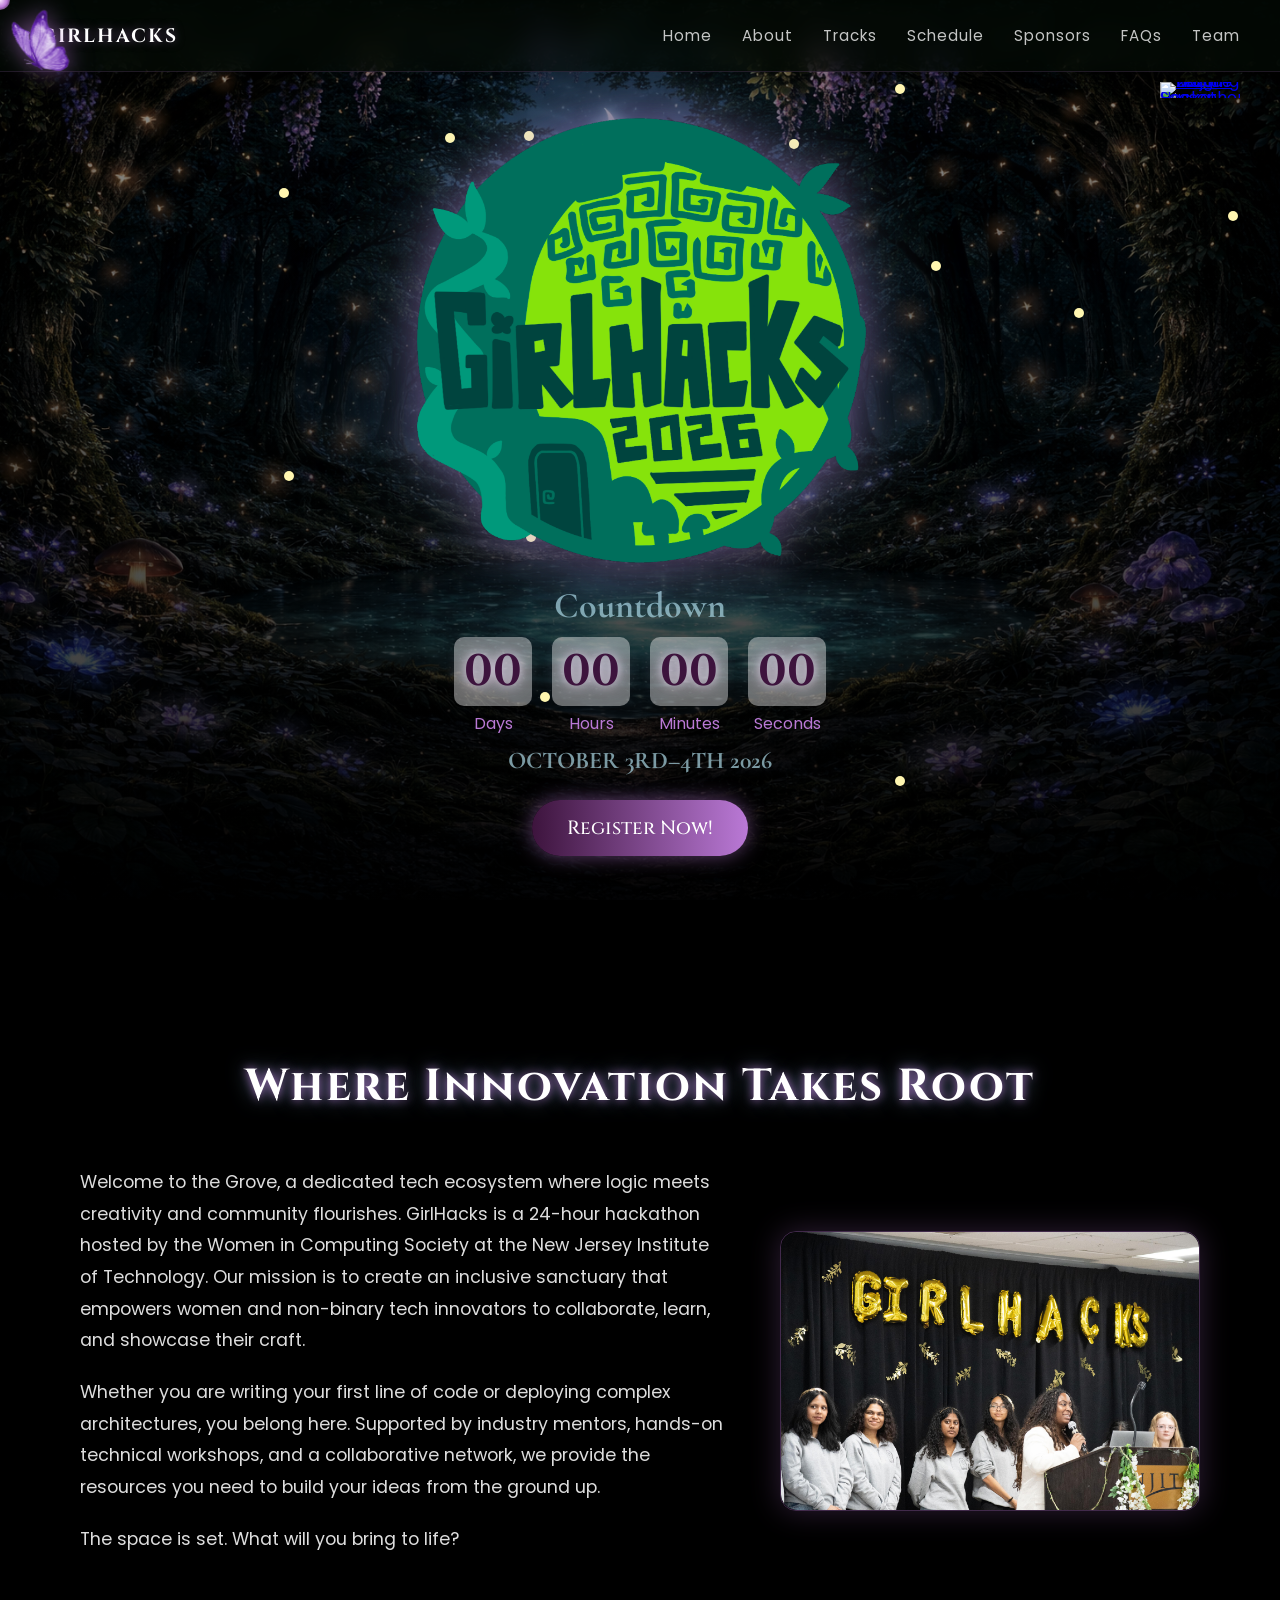
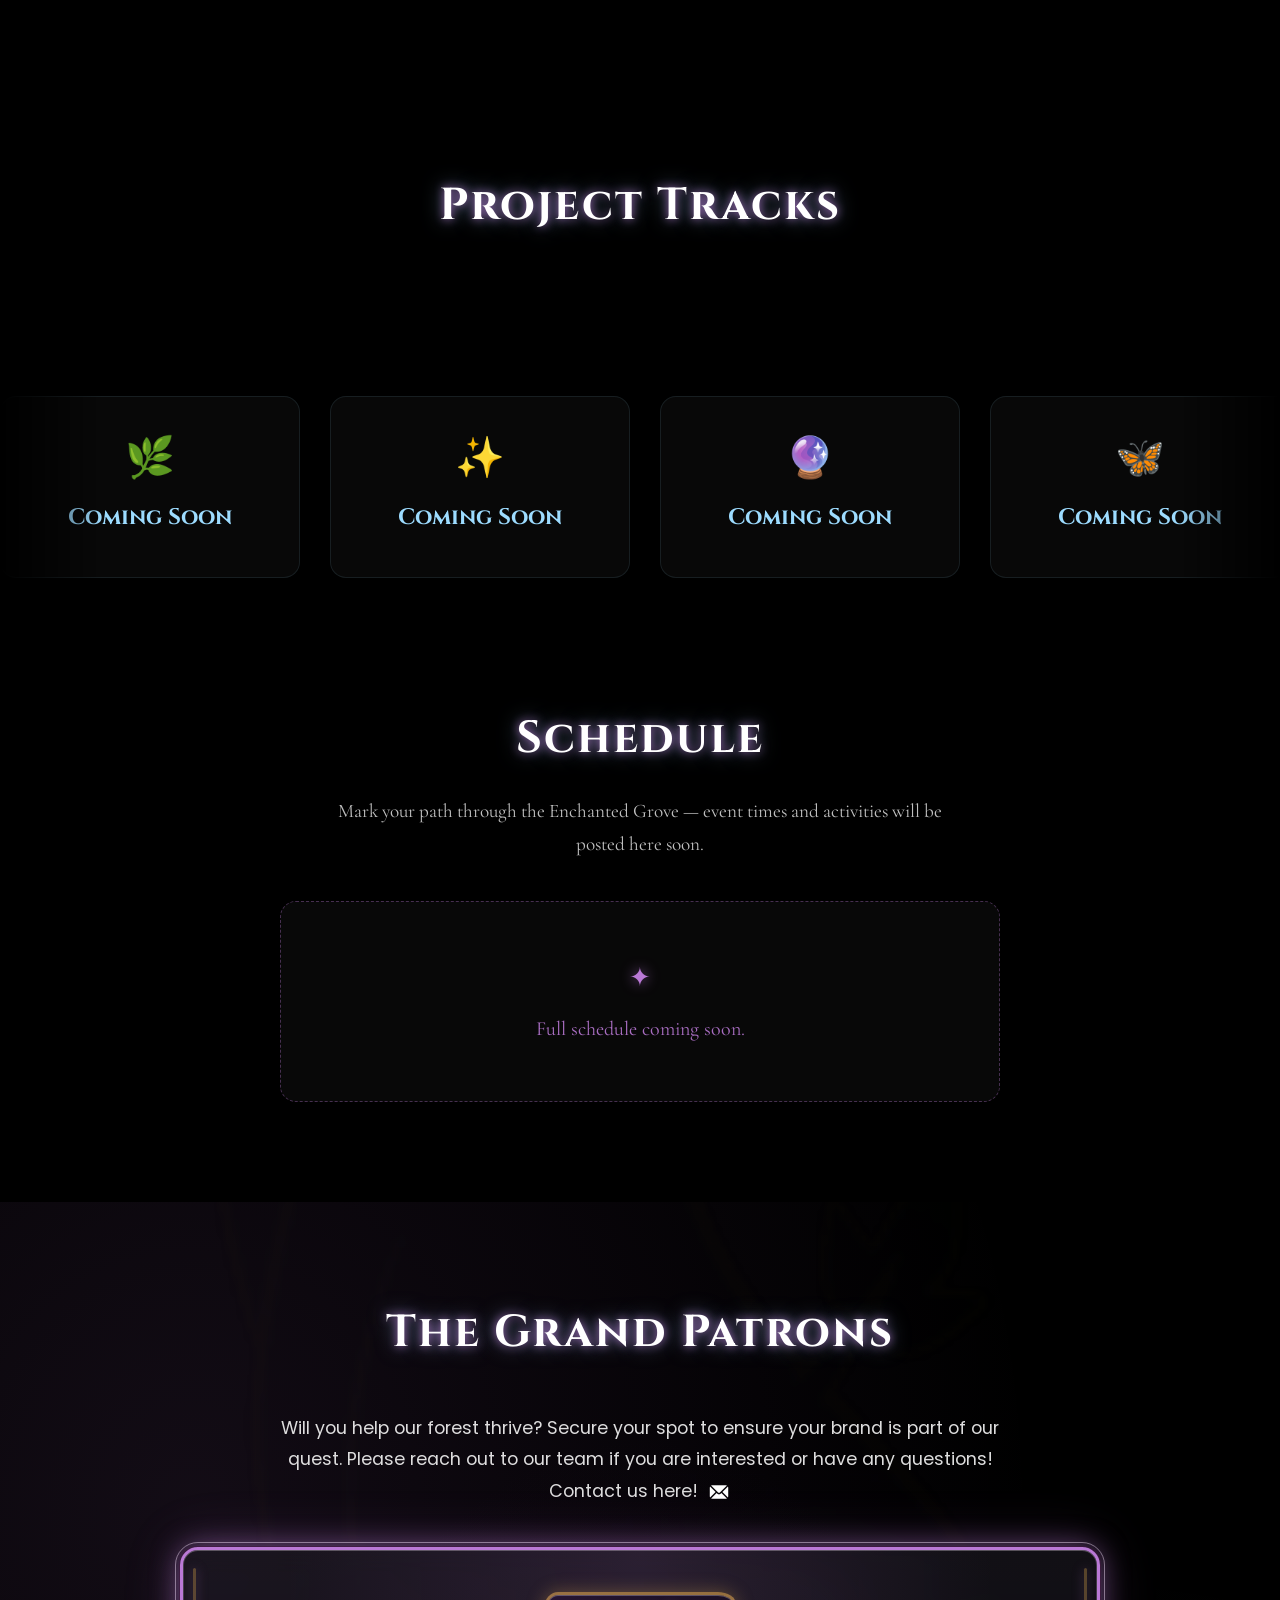
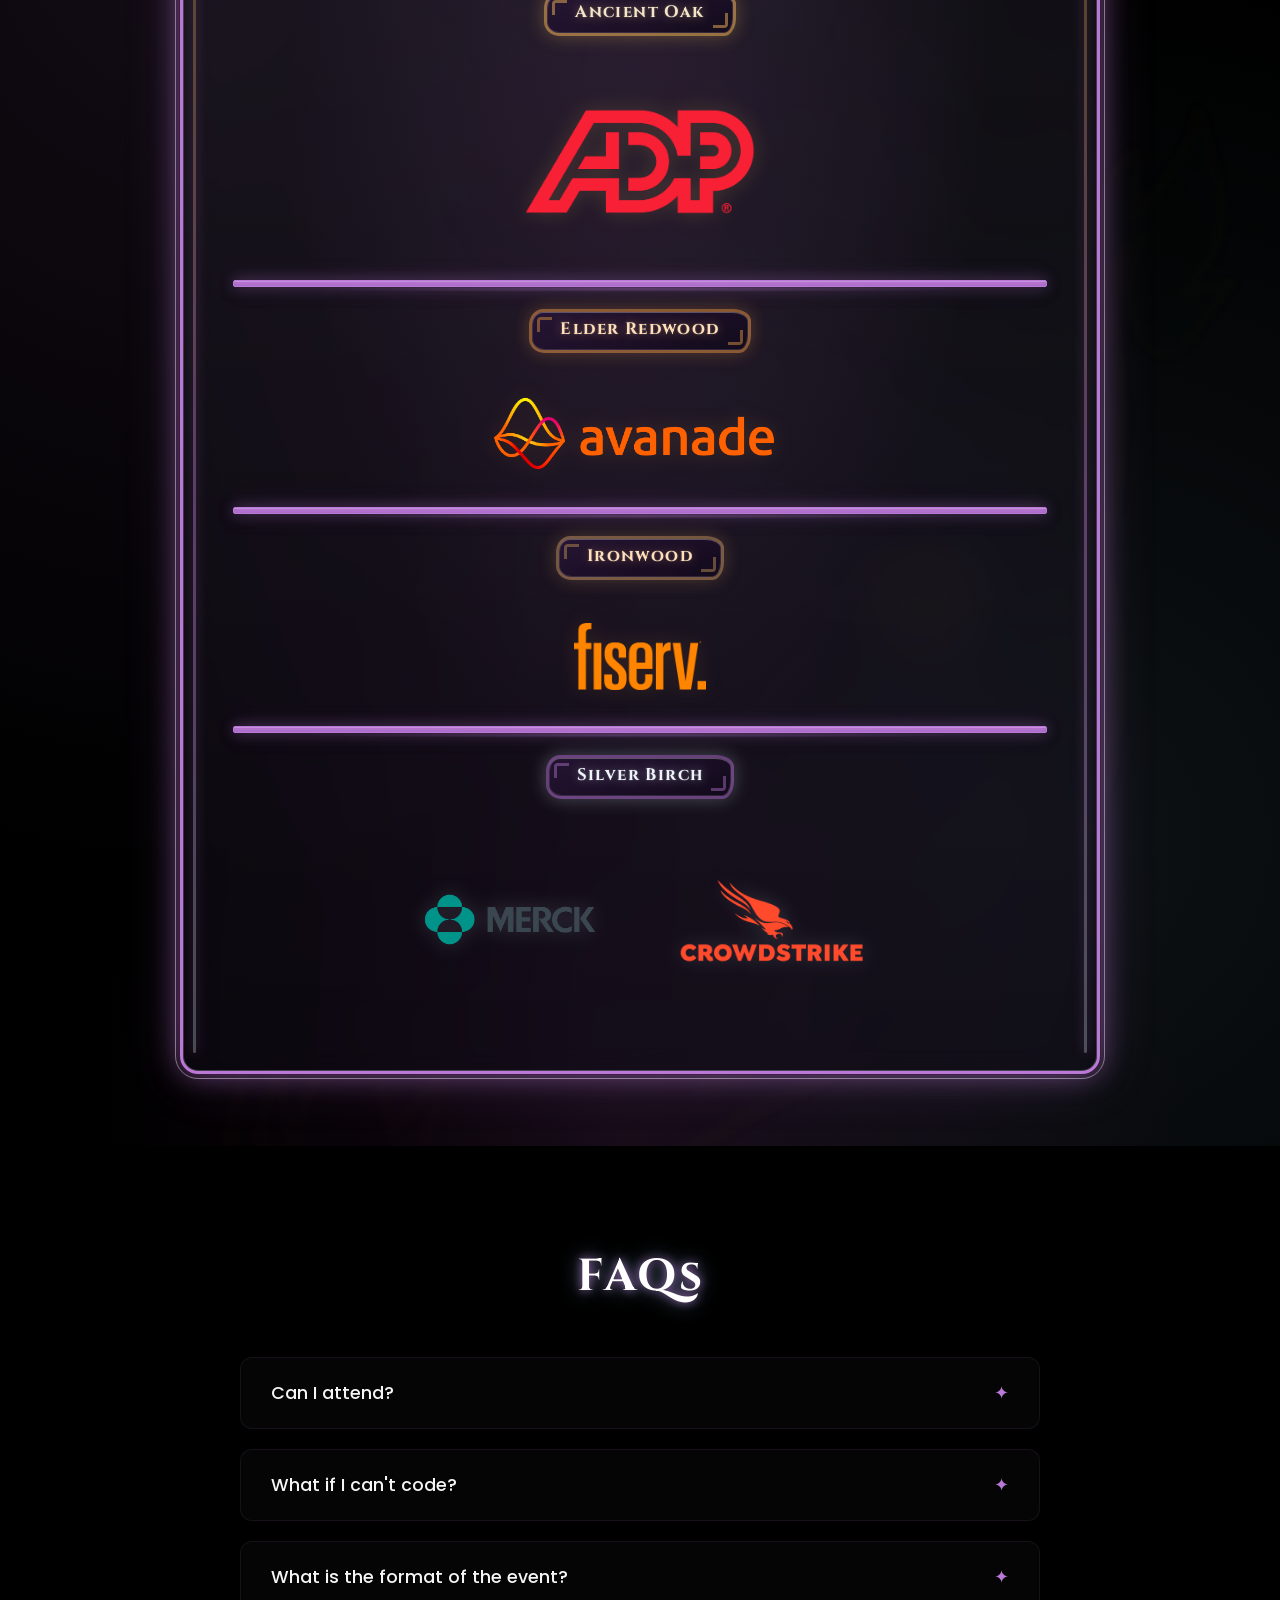
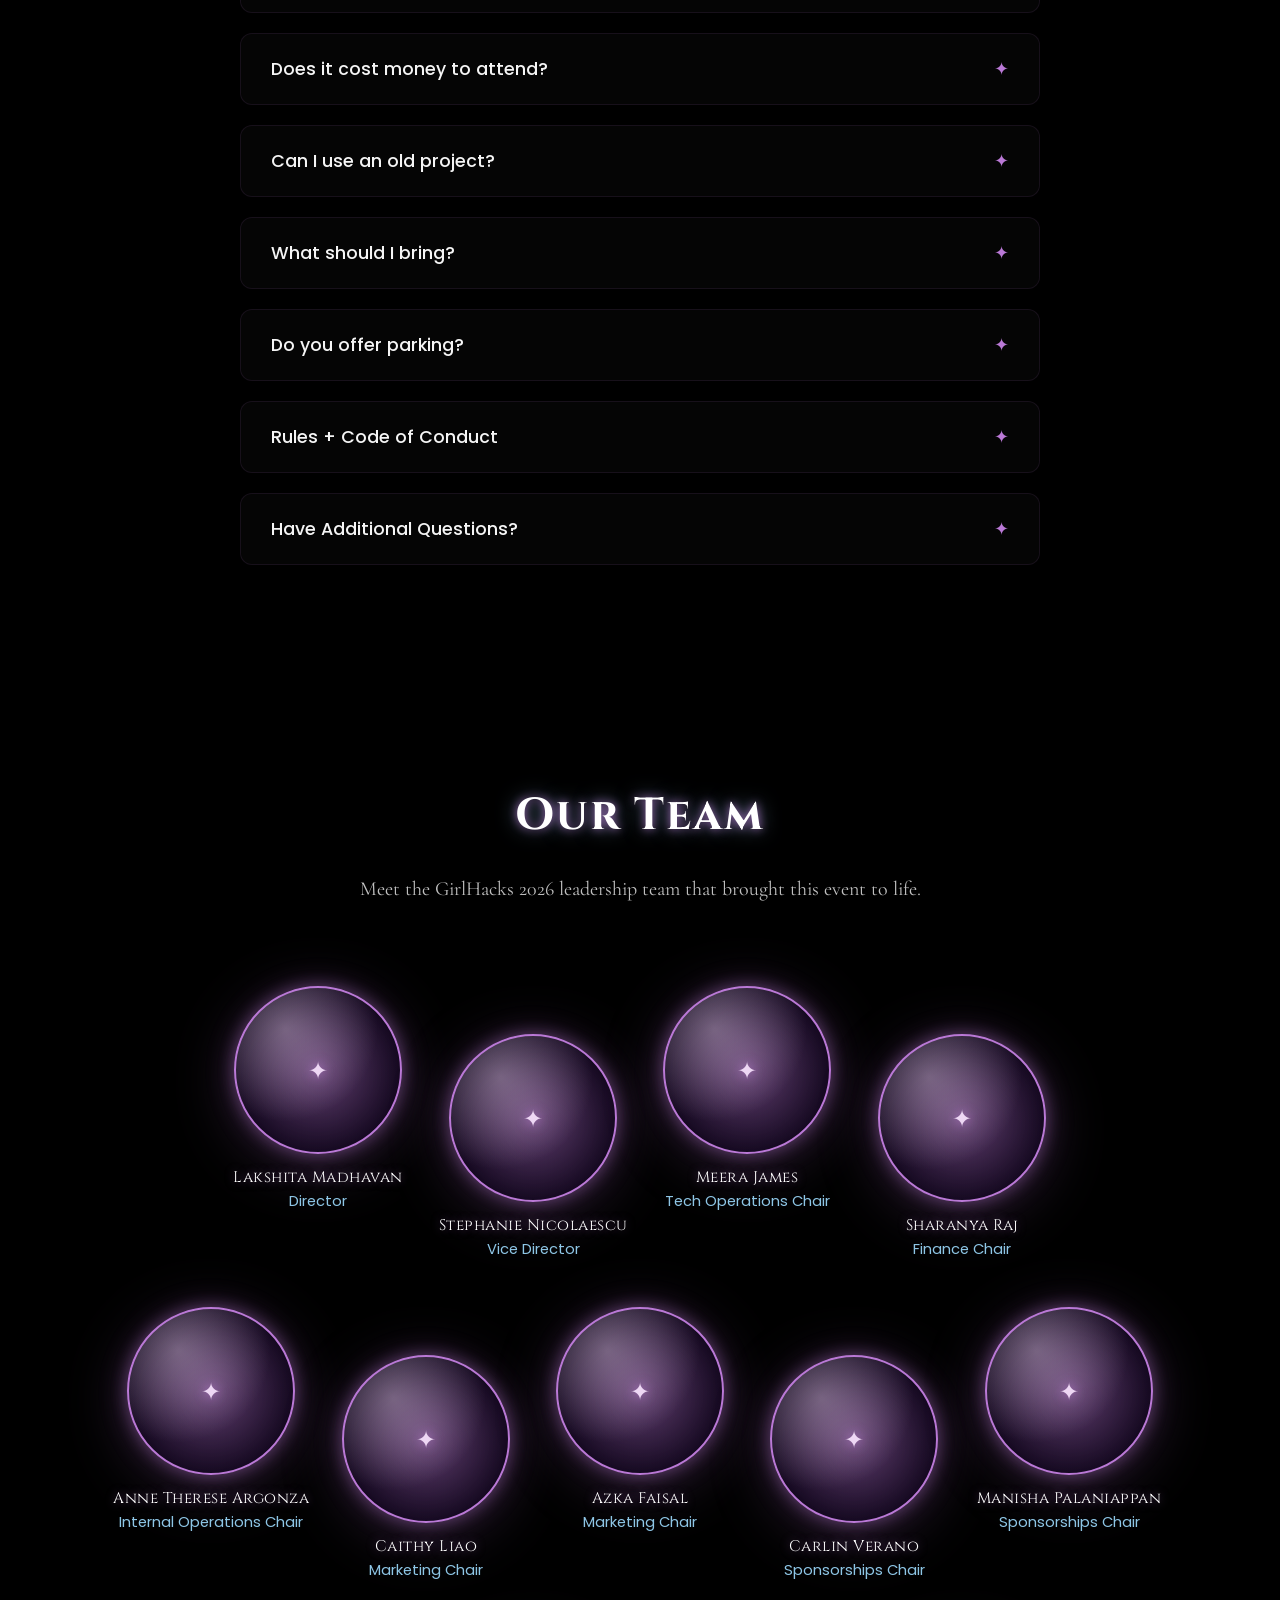
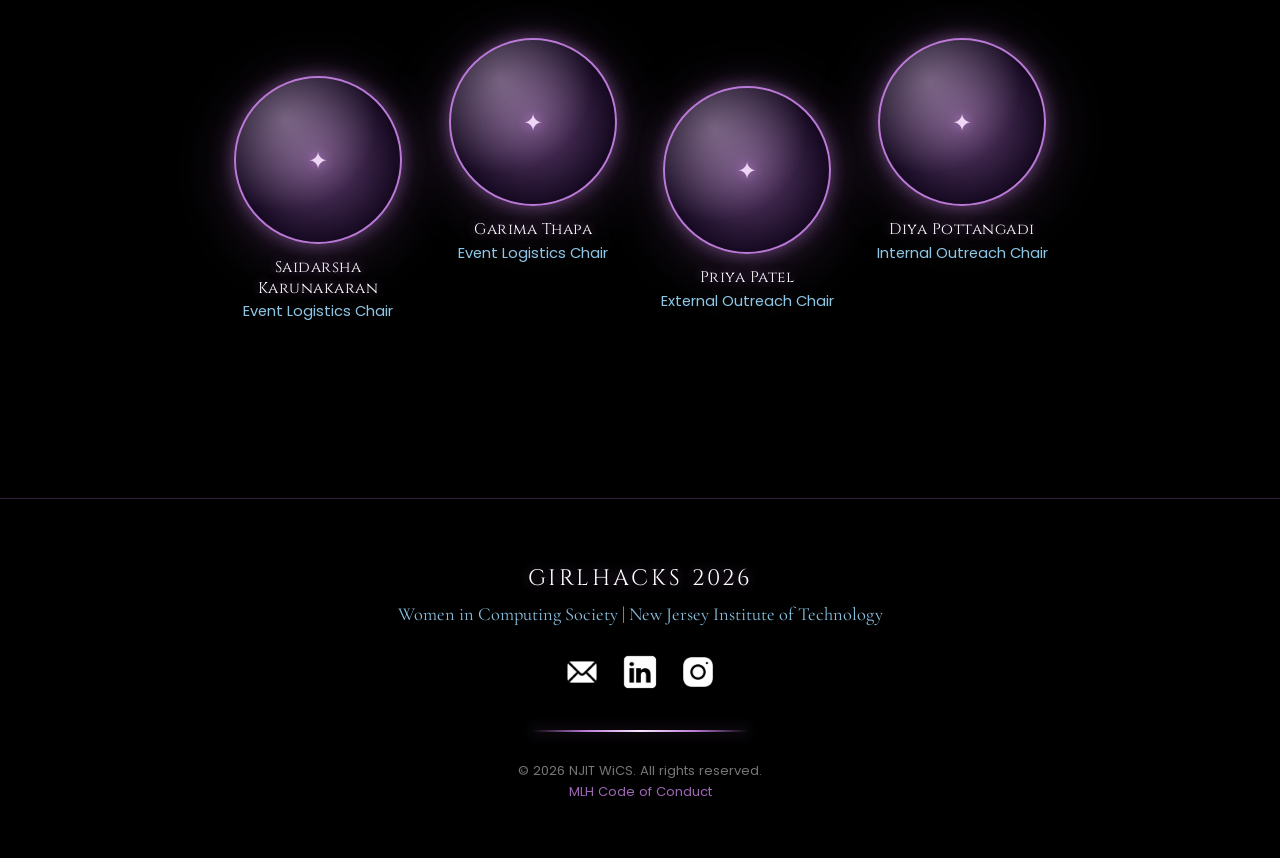
==== index.html @ 5770c569 "Merge pull request #23 from lakshita1212/sponsor-updates Adjust sponsor logo glow and resize tier lo" ====
<!DOCTYPE html>
<html lang="en">
<head>
  <meta charset="UTF-8" />
  <meta name="viewport" content="width=device-width, initial-scale=1.0"/>
  <meta name="theme-color" content="#000000"/>
  <title>NJIT GIRLHACKS</title>
  <link rel="icon" href="assets/girlhacks_26_logo.PNG" type="image/png" />
  <link rel="apple-touch-icon" href="assets/girlhacks_26_logo.PNG" />


  <!-- Google tag (gtag.js) -->
  <script async src="https://www.googletagmanager.com/gtag/js?id=G-Q9ZQTSE6NP"></script>
  <script>
    window.dataLayer = window.dataLayer || [];
    function gtag(){dataLayer.push(arguments);}
    gtag('js', new Date());
    gtag('config', 'G-Q9ZQTSE6NP');
  </script>


  <!-- Fonts -->
  <link href="https://fonts.googleapis.com/css2?family=Cinzel:wght@400;700&family=Cormorant+Garamond:wght@400;600&family=Poppins:wght@300;400;500&display=swap" rel="stylesheet">


  <style>
    * {
      margin: 0;
      padding: 0;
      box-sizing: border-box;
    }


    html.lenis {
      height: auto;
    }


    .lenis-smooth {
      scroll-behavior: auto !important;
    }


    html {
      background-color: #000;
      overflow-x: hidden;
    }


    body {
      font-family: 'Poppins', sans-serif;
      color: #f5f5f5;
      overflow-x: hidden;
      background-color: #000;
      background-image:
        linear-gradient(rgba(0, 0, 0, 0.406), rgba(0, 0, 0, 0.85)),
        url('assets/landingBackground.png');
      background-repeat: no-repeat;
      background-position: center center;
      background-size: cover;
      background-attachment: fixed;
      cursor: none;
    }


    /* HERO */
    .hero {
      min-height: 100vh;
      padding: calc(var(--nav-height) + 20px) 0 60px;
      background: transparent;
      display: flex;
      align-items: center;
      justify-content: center;
      text-align: center;
      position: relative;
      overflow: hidden;
    }


    /* CONTENT */
    .hero-content {
      max-width: 800px;
      padding: 20px;
      animation: fadeUp 1.5s ease;
      z-index: 2;
    }


    .hero-logo {
      display: block;
      max-width: 460px;
      width: min(80vw, 460px);
      margin: 0 auto 0;
      filter: drop-shadow(0 0 24px rgba(186, 121, 214, 0.45)) drop-shadow(0 0 48px rgba(157, 220, 255, 0.25));
    }


    h1 {
      font-family: 'Cinzel', serif;
      font-size: 4rem;
      letter-spacing: 3px;
      margin-bottom: -20px;
      text-shadow:
        0 0 10px rgba(173,216,230,0.7),
        0 0 20px rgba(173,216,230,0.5);
    }


    .subtitle {
      font-family: 'Cormorant Garamond', serif;
      font-size: 1.5rem;
      margin-top: 10px;
      margin-bottom: 20px;
      font-weight: bold;
      color: rgba(173,216,230,0.7);
    }


    /* SOCIAL ICONS */
    .social-icons {
      display: flex;
      justify-content: center;
      gap: 20px;
      margin-top: 10px;
    }


    .social-icons img {
      width: 38px;
      filter: brightness(0) invert(1);
      transition: all 0.3s ease;
    }


    .social-icons a:hover img {
      transform: scale(1.2);
      filter: drop-shadow(0 0 10px #9ddcff);
    }


    .email-icon-link {
      display: inline-flex;
      vertical-align: middle;
      text-decoration: none;
      margin-left: 4px;
    }


    .email-icon-link img {
      width: 24px;
      height: 24px;
      filter: brightness(0) invert(1);
      transition: all 0.3s ease;
    }


    .email-icon-link:hover img {
      transform: scale(1.15);
      filter: drop-shadow(0 0 8px #9ddcff);
    }


    /* COUNTDOWN */
    .countdown {
      margin-top: 12px;
      text-align: center;
    }


    .countdown h2 {
      font-family: 'Cormorant Garamond', serif;
      font-size: 2.25rem;
      margin-bottom: 10px;
      color: rgba(173,216,230,0.7);
    }


    .countdown-timer {
      display: flex;
      justify-content: center;
      gap: 20px;
    }


    .time-unit {
      display: flex;
      flex-direction: column;
      align-items: center;
    }


    .time-unit span {
      font-family: 'Cinzel', serif;
      font-size: 2.75rem;
      font-weight: bold;
      color: #3d143d;
      padding: 5px 10px;
      border-radius: 10px;
      background: rgba(255,255,255,0.4);
      text-shadow:
        0 0 10px rgba(250,230,255,0.7),
        0 0 20px rgba(250,230,255,0.8);
    }


    .time-unit p {
      font-size: 1rem;
      margin-top: 5px;
      color: #ba79d6;
    }


    /* FLOATING PARTICLES */
    .particle {
      position: fixed;
      width: 10px;
      height: 10px;
      border-radius: 70%;
      background: #fff6b0;
      pointer-events: none;  
      z-index: 1; 
      animation: floatParticle linear infinite;
    }


    @keyframes floatParticle {
      0% { transform: translateY(0); opacity: 0; }
      50% { opacity: 1; }
      100% { transform: translateY(-80px); opacity: 0; }
    }


    /* CURSOR GLOW */
    .cursor {
      position: fixed;
      width: 20px;
      height: 20px;
      border-radius: 50%;
      pointer-events: none;
      background: radial-gradient(circle, #fae6ff, #ba79d6, transparent);
      transform: translate(-50%, -50%);
      z-index: 4000;
    }


    .trail {
      position: fixed;
      width: 4px;
      height: 4px;
      border-radius: 50%;
      background: #ba79d6;
      pointer-events: none;
      z-index: 3999;
      animation: fadeTrail 1s linear forwards;
    }


    @keyframes fadeTrail {
      to {
        opacity: 0;
        transform: scale(0.3);
      }
    }


    /* ANIMATIONS */
    @keyframes fadeUp {
      from { opacity: 0; transform: translateY(40px); }
      to { opacity: 1; transform: translateY(0); }
    }


    /* GLOWING BUTTON */
    .glow-button {
      display: inline-block;
      padding: 15px 35px;
      font-size: 1.2rem;
      font-family: 'Cinzel', serif;
      font-weight: 500;
      color: #fff;
      text-decoration: none;
      background: linear-gradient(90deg, #3d143d, #ba79d6);
      border: none;
      border-radius: 50px;
      box-shadow: 0 0 20px rgba(186, 121, 214, 0.5);
      transition: all 0.3s ease;
      margin-top: 5px;
      margin-bottom: 20px;
      animation: glowPulse 2s ease-in-out infinite alternate;
    }


    .glow-button:hover {
      transform: scale(1.05);
      box-shadow: 0 0 30px rgba(186, 121, 214, 0.8), 0 0 40px rgba(157, 220, 255, 0.6);
      text-shadow: 0 0 10px rgba(255, 255, 255, 0.8);
    }


    @keyframes glowPulse {
      from {
        box-shadow: 0 0 20px rgba(186, 121, 214, 0.5);
      }
      to {
        box-shadow: 0 0 30px rgba(186, 121, 214, 0.7), 0 0 40px rgba(157, 220, 255, 0.4);
      }
    }

    .navbar {
      position: fixed;
      top: 0;
      left: 0;
      width: 100%;
      padding: 12px max(40px, env(safe-area-inset-right)) 12px max(40px, env(safe-area-inset-left));
      padding-top: max(12px, env(safe-area-inset-top));
      display: flex;
      justify-content: flex-end;
      align-items: center;
      z-index: 1000;
      cursor: none;
      background: rgba(4, 13, 6, 0.6);
      backdrop-filter: blur(12px);
      -webkit-backdrop-filter: blur(12px);
      border-bottom: 1px solid rgba(186, 121, 214, 0.15);
      box-sizing: border-box;
      min-height: var(--nav-height);
      overflow: visible;
    }

    .nav-logo {
      display: inline-flex; 
      align-items: center;  
      font-family: 'Cinzel', serif;
      font-size: 1.2rem;
      font-weight: 700;
      letter-spacing: 2px;
      color: #fff;
      text-decoration: none;
      cursor: none;
      text-shadow: 0 0 10px rgba(186, 121, 214, 0.5);
      margin-right: auto;
    }
    #mlh-trust-badge {
      position: fixed;
      top: calc(var(--nav-height) + 10px);
      right: 40px;
      display: block;
      max-width: 100px;
      min-width: 60px;
      width: 80px;
      z-index: 999;
      line-height: 0;
      opacity: 1;
      visibility: visible;
      transition: opacity 0.35s ease, visibility 0.35s ease;
    }


    #mlh-trust-badge.is-hidden {
      opacity: 0;
      visibility: hidden;
      pointer-events: none;
    }


    #mlh-trust-badge img {
      width: 100%;
      display: block;
    }


    .nav-links {
      display: flex;
      gap: 30px;
      list-style: none;
    }


    .nav-links a {
      font-size: 0.95rem;
      color: rgba(245, 245, 245, 0.8);
      text-decoration: none;
      cursor: none;
      transition: all 0.3s ease;
      letter-spacing: 1px;
    }


    .nav-links a:hover {
      color: #ba79d6;
      text-shadow: 0 0 8px rgba(186, 121, 214, 0.6);
    }

    .nav-toggle {
      display: none;
      flex-direction: column;
      justify-content: center;
      align-items: center;
      gap: 5px;
      width: 44px;
      height: 44px;
      padding: 0;
      border: 1px solid rgba(186, 121, 214, 0.35);
      border-radius: 10px;
      background: rgba(255, 255, 255, 0.04);
      cursor: pointer;
      z-index: 1001;
      flex-shrink: 0;
      -webkit-tap-highlight-color: transparent;
      touch-action: manipulation;
    }

    .nav-toggle span {
      display: block;
      width: 20px;
      height: 2px;
      background: #fae6ff;
      border-radius: 2px;
      transition: transform 0.3s ease, opacity 0.3s ease;
      pointer-events: none;
    }

    .nav-toggle.is-active span:nth-child(1) {
      transform: translateY(7px) rotate(45deg);
    }

    .nav-toggle.is-active span:nth-child(2) {
      opacity: 0;
    }

    .nav-toggle.is-active span:nth-child(3) {
      transform: translateY(-7px) rotate(-45deg);
    }

    .nav-backdrop {
      display: none;
    }

    body.nav-open {
      overflow: hidden;
    }


    /* GENERAL SECTIONS STYLING */
    .section-container {
      padding: 100px 40px;
      max-width: 1200px;
      margin: 0 auto;
    }


    .section-title {
      font-family: 'Cinzel', serif;
      font-size: 2.8rem;
      text-align: center;
      margin-bottom: 50px;
      letter-spacing: 2px;
      color: #fff;
      position: relative;
      width: fit-content;
      max-width: 100%;
      margin-left: auto;
      margin-right: auto;
      text-shadow:
        0 0 10px rgba(186, 121, 214, 0.8),
        0 0 20px rgba(157, 220, 255, 0.5);
    }


    .section-title::after {
      content: '';
      position: absolute;
      left: 50%;
      bottom: -14px;
      transform: translateX(-50%) scaleX(0.4);
      width: 100%;
      height: 10px;
      border-radius: 50%;
      background: radial-gradient(
        ellipse at center,
        #fae6ff 0%,
        #ba79d6 45%,
        transparent 75%
      );
      opacity: 0;
      pointer-events: none;
    }


    .section-title.title-glow-active::after {
      animation: section-title-glow 2.4s ease-out forwards;
    }


    @keyframes section-title-glow {
      0% {
        opacity: 0;
        transform: translateX(-50%) scaleX(0.3);
        filter: blur(0);
      }
      18% {
        opacity: 1;
        transform: translateX(-50%) scaleX(1.15);
        filter: blur(1px);
      }
      68% {
        opacity: 0.8;
        transform: translateX(-50%) scaleX(1.05);
        filter: blur(1px);
      }
      100% {
        opacity: 0;
        transform: translateX(-50%) scaleX(0.85);
        filter: blur(3px);
      }
    }


    /* ABOUT SECTION */
    #about {
      background: rgba(0, 0, 0, 0.2);
      position: relative;
    }
    .about-content { display: flex; align-items: center; gap: 50px; flex-wrap: wrap; }
    .about-text { flex: 1; min-width: 300px; font-size: 1.1rem; line-height: 1.8; color: rgba(245, 245, 245, 0.9); }
    .about-text p { margin-bottom: 20px; }
    .about-graphic {
      flex: 1;
      min-width: 280px;
      max-width: 420px;
      display: flex;
      align-items: center;
      justify-content: center;
      overflow: hidden;
      border-radius: 16px;
      border: 1px solid rgba(186, 121, 214, 0.35);
      box-shadow: 0 0 30px rgba(186, 121, 214, 0.25);
    }

    .about-graphic img {
      width: 100%;
      height: auto;
      display: block;
      object-fit: cover;
      border-radius: 16px;
    }


    /* TRACKS SECTION */
    #tracks {
      background: rgba(0, 0, 0, 0.2);
      position: relative;
      overflow: hidden;
    }


    .tracks-carousel {
      width: 100vw;
      margin-left: calc(50% - 50vw);
      overflow: hidden;
      padding: 10px 0 30px;
      mask-image: linear-gradient(
        to right,
        transparent,
        #000 8%,
        #000 92%,
        transparent
      );
      -webkit-mask-image: linear-gradient(
        to right,
        transparent,
        #000 8%,
        #000 92%,
        transparent
      );
    }


    .tracks-carousel-track {
      display: flex;
      gap: 30px;
      width: max-content;
      animation: tracks-scroll 28s linear infinite;
      will-change: transform;
    }


    .tracks-carousel:hover .tracks-carousel-track {
      animation-play-state: paused;
    }


    @keyframes tracks-scroll {
      from { transform: translateX(0); }
      to { transform: translateX(-50%); }
    }


    .tracks-carousel .track-card {
      flex: 0 0 300px;
      min-width: 300px;
      background: rgba(255, 255, 255, 0.03);
      border: 1px solid rgba(157, 220, 255, 0.1);
      border-radius: 16px;
      padding: 30px;
      text-align: center;
      transition: border-color 0.4s ease, box-shadow 0.4s ease, transform 0.4s ease;
    }


    .tracks-carousel .track-card:hover {
      transform: translateY(-8px) scale(1.02);
      border-color: rgba(186, 121, 214, 0.4);
      box-shadow: 0 10px 30px rgba(186, 121, 214, 0.15);
    }


    .track-icon { font-size: 2.5rem; margin-bottom: 15px; display: inline-block; }
    .track-card h3 { font-family: 'Cinzel', serif; font-size: 1.4rem; margin-bottom: 15px; color: #9ddcff; }
    .track-card p { font-size: 0.95rem; color: rgba(245, 245, 245, 0.75); line-height: 1.6; }


    @media (prefers-reduced-motion: reduce) {
      .tracks-carousel-track {
        animation: none;
        flex-wrap: wrap;
        justify-content: center;
        width: 100%;
        max-width: 1200px;
        margin: 0 auto;
        padding: 0 40px;
      }


      .tracks-carousel {
        mask-image: none;
        -webkit-mask-image: none;
        width: 100%;
        margin-left: 0;
      }


      .tracks-carousel .track-card[aria-hidden="true"] {
        display: none;
      }
    }


    /* SCHEDULE SECTION */
    #schedule {
      background: rgba(0, 0, 0, 0.15);
      position: relative;
    }

    .schedule-intro {
      text-align: center;
      max-width: 640px;
      margin: -24px auto 40px;
      font-family: 'Cormorant Garamond', serif;
      font-size: 1.2rem;
      line-height: 1.7;
      color: rgba(245, 245, 245, 0.78);
    }

    .schedule-placeholder {
      max-width: 720px;
      margin: 0 auto;
      padding: 56px 32px;
      text-align: center;
      border: 1px dashed rgba(186, 121, 214, 0.35);
      border-radius: 16px;
      background: rgba(255, 255, 255, 0.03);
    }

    .schedule-placeholder-icon {
      display: block;
      font-size: 1.6rem;
      color: #ba79d6;
      text-shadow: 0 0 14px rgba(186, 121, 214, 0.7);
      margin-bottom: 16px;
    }

    .schedule-placeholder p {
      font-family: 'Cormorant Garamond', serif;
      font-size: 1.25rem;
      color: rgba(186, 121, 214, 0.9);
      line-height: 1.6;
    }


    /* SPONSORS SECTION — Magical Vine */
    #sponsors {
      position: relative;
      overflow: visible;
      background:
        radial-gradient(ellipse at 15% 20%, rgba(186, 121, 214, 0.1), transparent 55%),
        radial-gradient(ellipse at 85% 80%, rgba(157, 220, 255, 0.08), transparent 50%),
        radial-gradient(ellipse at 50% 100%, rgba(61, 20, 61, 0.35), transparent 60%),
        rgba(0, 0, 0, 0.32);
    }

    #sponsors::before {
      content: '';
      position: absolute;
      inset: 0;
      background: url('assets/vine_scrollbar.webp') center / cover no-repeat;
      opacity: 0.04;
      pointer-events: none;
      z-index: 0;
    }

    #sponsors .section-container {
      position: relative;
      z-index: 2;
      padding-bottom: 72px;
      padding-left: clamp(28px, 6vw, 72px);
      padding-right: clamp(28px, 6vw, 72px);
    }

    /* Wrapper sized to the terrarium rectangle so the SVG frame matches it */
    .sponsors-archway {
      position: relative;
      z-index: 2;
      width: 100%;
      max-width: 920px;
      margin: 0 auto;
    }

    .sponsor-message {
      position: relative;
      z-index: 2;
      max-width: 720px;
      margin: 0 auto 40px;
      text-align: center;
      font-size: 1.1rem;
      line-height: 1.8;
      color: rgba(245, 245, 245, 0.9);
    }

    .sponsor-message a {
      color: #ba79d6;
      text-decoration: underline;
      transition: color 0.3s ease;
    }

    .sponsor-message a:hover {
      color: #9ddcff;
    }

    .sponsors-container {
      position: relative;
      z-index: 2;
      width: 100%;
      max-width: none;
      margin: 0;
      padding: 28px 22px 36px;
      display: flex;
      flex-direction: column;
      gap: 8px;
      border-radius: 18px;
      background:
        linear-gradient(180deg, rgba(255, 255, 255, 0.05), rgba(255, 255, 255, 0.015)),
        radial-gradient(ellipse at 50% 0%, rgba(186, 121, 214, 0.12), transparent 55%),
        rgba(12, 8, 20, 0.45);
      border: 3px solid #ba79d6;
      outline: 1px solid rgba(250, 230, 255, 0.45);
      outline-offset: 4px;
      box-shadow:
        0 0 0 1px rgba(61, 20, 61, 0.6),
        0 0 28px rgba(186, 121, 214, 0.5),
        0 0 56px rgba(186, 121, 214, 0.22),
        inset 0 0 0 1px rgba(250, 230, 255, 0.2),
        inset 0 1px 0 rgba(255, 255, 255, 0.12),
        inset 0 -1px 0 rgba(157, 220, 255, 0.06);
      backdrop-filter: blur(14px);
      -webkit-backdrop-filter: blur(14px);
    }

    .sponsors-container::before,
    .sponsors-container::after {
      content: '';
      position: absolute;
      top: 18px;
      bottom: 18px;
      width: 3px;
      border-radius: 999px;
      background: linear-gradient(
        180deg,
        rgba(218, 165, 80, 0.35),
        rgba(186, 121, 214, 0.45),
        rgba(220, 230, 240, 0.3)
      );
      box-shadow: 0 0 12px rgba(186, 121, 214, 0.35);
      pointer-events: none;
    }

    .sponsors-container::before { left: 10px; }
    .sponsors-container::after { right: 10px; }

    .terrarium-shelf {
      --shelf-pulse-soft: rgba(186, 121, 214, 0.18);
      --shelf-pulse-strong: rgba(186, 121, 214, 0.35);
      --shelf-label: #fae6ff;
      --plaque-border: rgba(186, 121, 214, 0.55);
      --plaque-glow: rgba(186, 121, 214, 0.3);
      --logo-size: 120px;
      position: relative;
      display: flex;
      flex-direction: column;
      align-items: center;
      padding: 14px 28px 0;
    }

    .terrarium-shelf--oak {
      --shelf-pulse-soft: rgba(218, 165, 80, 0.2);
      --shelf-pulse-strong: rgba(255, 214, 120, 0.45);
      --shelf-label: #f5e6c8;
      --plaque-border: rgba(218, 165, 80, 0.65);
      --plaque-glow: rgba(218, 165, 80, 0.35);
      --logo-size: 230px;
    }

    .terrarium-shelf--redwood {
      --shelf-pulse-soft: rgba(212, 140, 64, 0.2);
      --shelf-pulse-strong: rgba(255, 180, 90, 0.45);
      --shelf-label: #ffe0b8;
      --plaque-border: rgba(212, 140, 64, 0.6);
      --plaque-glow: rgba(212, 140, 64, 0.32);
      --logo-size: 350px;
      --logo-height: 140px;
    }

    .terrarium-shelf--ironwood {
      --shelf-pulse-soft: rgba(212, 140, 64, 0.16);
      --shelf-pulse-strong: rgba(255, 180, 90, 0.38);
      --shelf-label: #ffe0b8;
      --plaque-border: rgba(196, 150, 90, 0.55);
      --plaque-glow: rgba(196, 150, 90, 0.28);
      --logo-size: 132px;
    }

    .terrarium-shelf--birch {
      --shelf-pulse-soft: rgba(190, 205, 220, 0.2);
      --shelf-pulse-strong: rgba(230, 240, 255, 0.45);
      --shelf-label: #eef4fa;
      --plaque-border: rgba(186, 121, 214, 0.5);
      --plaque-glow: rgba(200, 214, 230, 0.3);
      --logo-size: 220px;
    }

    /* Ornate wood-carved / whimsical plaque for tier titles */
    .terrarium-shelf-label {
      position: relative;
      z-index: 3;
      display: inline-flex;
      flex-direction: column;
      align-items: center;
      margin-bottom: 10px;
      padding: 8px 28px 10px;
      border-radius: 14px 18px 12px 16px / 16px 12px 18px 14px;
      background:
        linear-gradient(160deg, rgba(40, 22, 55, 0.85), rgba(18, 10, 28, 0.9));
      border: 3.5px solid var(--plaque-border);
      box-shadow:
        0 0 18px var(--plaque-glow),
        inset 0 1px 0 rgba(255, 255, 255, 0.18),
        inset 0 0 0 1px rgba(250, 230, 255, 0.12);
    }

    .terrarium-shelf-label::before,
    .terrarium-shelf-label::after {
      content: '';
      position: absolute;
      width: 12px;
      height: 12px;
      border-color: var(--plaque-border);
      border-style: solid;
      opacity: 0.85;
      pointer-events: none;
    }

    .terrarium-shelf-label::before {
      top: 5px;
      left: 5px;
      border-width: 3px 0 0 3px;
      border-radius: 4px 0 0 0;
    }

    .terrarium-shelf-label::after {
      bottom: 5px;
      right: 5px;
      border-width: 0 3px 3px 0;
      border-radius: 0 0 4px 0;
    }

    .terrarium-shelf-label-name {
      display: block;
      font-family: 'Cinzel', serif;
      font-size: clamp(0.85rem, 1.3vw, 1.05rem);
      font-weight: 700;
      letter-spacing: 1.4px;
      color: var(--shelf-label);
      text-shadow: 0 0 12px var(--shelf-pulse-strong), 0 0 2px rgba(255, 255, 255, 0.3);
      line-height: 1.2;
    }

    .terrarium-shelf-items {
      position: relative;
      z-index: 2;
      display: flex;
      flex-wrap: wrap;
      justify-content: center;
      align-items: flex-end;
      gap: 28px 40px;
      width: 100%;
      padding-bottom: 6px;
    }

    .terrarium-shelf-rail {
      position: relative;
      z-index: 1;
      width: 100%;
      height: 7px;
      margin-top: -2px;
      border-radius: 2px;
      background: #ba79d6;
      border: 1px solid #ba79d6;
      box-shadow:
        0 5px 16px rgba(0, 0, 0, 0.28),
        0 0 14px rgba(186, 121, 214, 0.4),
        0 0 22px rgba(186, 121, 214, 0.2),
        inset 0 1px 0 rgba(250, 230, 255, 0.25),
        inset 0 -1px 4px rgba(100, 50, 130, 0.25);
    }

    .terrarium-shelf-rail::after {
      content: '';
      position: absolute;
      left: 8%;
      right: 8%;
      bottom: -6px;
      height: 6px;
      background: radial-gradient(ellipse at center, rgba(186, 121, 214, 0.3), transparent 70%);
      pointer-events: none;
    }

    .sponsor-cloche {
      position: relative;
      z-index: 3;
      display: flex;
      flex-direction: column;
      align-items: center;
      outline: none;
    }

    .sponsor-cloche:focus-visible {
      outline: 2px solid rgba(186, 121, 214, 0.7);
      outline-offset: 8px;
      border-radius: 8px;
    }

    .sponsor-cloche-logo {
      position: relative;
      width: var(--logo-size);
      height: var(--logo-height, var(--logo-size));
      display: flex;
      align-items: center;
      justify-content: center;
      animation: cloche-pulse 3.6s ease-in-out infinite;
      filter: drop-shadow(0 0 10px var(--shelf-pulse-soft));
      transition: transform 0.35s cubic-bezier(0.175, 0.885, 0.32, 1.275);
    }

    .terrarium-shelf--redwood .sponsor-cloche-logo { animation-duration: 4s; animation-delay: -0.8s; }
    .terrarium-shelf--ironwood .sponsor-cloche-logo { animation-duration: 4.2s; animation-delay: -1.4s; }
    .terrarium-shelf--birch .sponsor-cloche-logo { animation-duration: 3.8s; animation-delay: -0.4s; }
    .terrarium-shelf--birch .sponsor-cloche:nth-child(2) .sponsor-cloche-logo { animation-delay: -1.8s; }

    .sponsor-cloche:hover .sponsor-cloche-logo,
    .sponsor-cloche:focus-within .sponsor-cloche-logo {
      transform: scale(1.06);
    }

    .sponsor-cloche-logo img {
      width: 100%;
      height: 100%;
      max-width: 100%;
      max-height: 100%;
      object-fit: contain;
      object-position: center;
      display: block;
      filter: brightness(1.1) contrast(1.04);
    }

    .sponsor-cloche.is-dark-logo .sponsor-cloche-logo img {
      filter: brightness(1.3) contrast(1.05);
    }

    .sponsor-cloche-fallback {
      font-family: 'Cinzel', serif;
      font-size: calc(var(--logo-size) * 0.14);
      letter-spacing: 0.5px;
      line-height: 1.25;
      text-align: center;
      color: rgba(255, 255, 255, 0.92);
      text-shadow: 0 0 10px var(--shelf-pulse-strong);
    }

    @keyframes cloche-pulse {
      0%, 100% {
        filter: drop-shadow(0 0 3px var(--shelf-pulse-soft));
        opacity: 0.99;
      }
      50% {
        filter: drop-shadow(0 0 6px var(--shelf-pulse-strong));
        opacity: 1;
      }
    }

    @media (max-width: 700px) {
      #sponsors .section-container {
        padding-left: 20px;
        padding-right: 20px;
        padding-top: 36px;
      }

      .sponsors-archway {
        max-width: 100%;
      }

      .sponsors-container {
        padding: 22px 14px 28px;
      }

      .sponsors-container::before,
      .sponsors-container::after {
        display: none;
      }

      .terrarium-shelf {
        padding: 16px 8px 0;
        --logo-size: 112px;
      }

      .terrarium-shelf--oak {
        --logo-size: 150px;
      }

      .terrarium-shelf--redwood {
        --logo-size: 220px;
        --logo-height: 88px;
      }

      .terrarium-shelf--ironwood {
        --logo-size: 100px;
      }

      .terrarium-shelf--birch {
        --logo-size: 156px;
      }

      .terrarium-shelf-items {
        gap: 22px 24px;
      }

      .terrarium-shelf-label {
        padding: 8px 18px 10px;
      }
    }

    @media (prefers-reduced-motion: reduce) {
      .sponsor-cloche-logo { animation: none; }
      .sponsor-cloche:hover .sponsor-cloche-logo,
      .sponsor-cloche:focus-within .sponsor-cloche-logo {
        transform: none;
      }
    }


    /* FAQS SECTION */
    #faqs {
      background: rgba(0, 0, 0, 0.2);
      position: relative;
    }
    .faq-wrapper { max-width: 800px; margin: 0 auto; }
    .faq-item { background: rgba(255, 255, 255, 0.02); border: 1px solid rgba(186, 121, 214, 0.1); border-radius: 12px; margin-bottom: 20px; overflow: hidden; }
    .faq-question { padding: 22px 30px; font-weight: 500; font-size: 1.1rem; cursor: pointer; display: flex; justify-content: space-between; align-items: center; }
    .faq-question::after { content: '✦'; color: #ba79d6; transition: transform 0.3s ease; }
    .faq-item.active { border-color: rgba(186, 121, 214, 0.4); background: rgba(255, 255, 255, 0.04); }
    .faq-item.active .faq-question::after { transform: rotate(45deg); }
    .faq-answer { max-height: 0; overflow: hidden; transition: max-height 0.3s ease-out; color: rgba(245, 245, 245, 0.75); }
    .faq-answer p { padding: 0 30px 25px 30px; line-height: 1.7; }
    .faq-answer a { color: #ba79d6; text-decoration: underline; transition: color 0.3s ease; }
    .faq-answer a:hover { color: #9ddcff; }

  /* TEAM SECTION */
  #team {
    background: rgba(0, 0, 0, 0.25);
    position: relative;
    overflow: hidden;
  }

  .team-intro {
    text-align: center;
    max-width: 640px;
    margin: -24px auto 48px;
    font-family: 'Cormorant Garamond', serif;
    font-size: 1.25rem;
    line-height: 1.7;
    color: rgba(245, 245, 245, 0.78);
  }

  .team-grid {
  display: grid;
  grid-template-columns: repeat(10, minmax(0, 1fr));
  column-gap: 20px;    /* 16px → 20px */
  row-gap: 96px;       /* 80px → 96px */
  max-width: 1100px;
  margin: 0 auto;
  padding: 56px 24px 100px;
  justify-items: center;
  align-items: center;
  }

  .team-orb {
    --orb-size: 168px;
    --zigzag-y: 0px;
    position: relative;
    width: var(--orb-size);
    height: auto;
    min-height: var(--orb-size);
    padding: 0;
    border: none;
    background: transparent;
    cursor: none;
    color: inherit;
    font: inherit;
    text-align: center;
    transform: translateY(var(--zigzag-y));
    z-index: 1;
    transition: z-index 0s linear 0s;
  }

  /* Row 1 — cols 2,4,6,8 (centered, zigzag up/down) */
  .team-orb:nth-child(1)  { grid-column: 2  / span 2; grid-row: 1; --zigzag-y: -24px; }
  .team-orb:nth-child(2)  { grid-column: 4  / span 2; grid-row: 1; --zigzag-y:  24px; }
  .team-orb:nth-child(3)  { grid-column: 6  / span 2; grid-row: 1; --zigzag-y: -24px; }
  .team-orb:nth-child(4)  { grid-column: 8  / span 2; grid-row: 1; --zigzag-y:  24px; }

  /* Row 2 — cols 1,3,5,7,9 (5 across, zigzag continues) */
  .team-orb:nth-child(5)  { grid-column: 1  / span 2; grid-row: 2; --zigzag-y: -24px; }
  .team-orb:nth-child(6)  { grid-column: 3  / span 2; grid-row: 2; --zigzag-y:  24px; }
  .team-orb:nth-child(7)  { grid-column: 5  / span 2; grid-row: 2; --zigzag-y: -24px; }
  .team-orb:nth-child(8)  { grid-column: 7  / span 2; grid-row: 2; --zigzag-y:  24px; }
  .team-orb:nth-child(9)  { grid-column: 9  / span 2; grid-row: 2; --zigzag-y: -24px; }

  /* Row 3 — cols 2,4,6,8 (same as row 1) */
  .team-orb:nth-child(10) { grid-column: 2  / span 2; grid-row: 3; --zigzag-y:  24px; }
  .team-orb:nth-child(11) { grid-column: 4  / span 2; grid-row: 3; --zigzag-y: -24px; }
  .team-orb:nth-child(12) { grid-column: 6  / span 2; grid-row: 3; --zigzag-y:  24px; }
  .team-orb:nth-child(13) { grid-column: 8  / span 2; grid-row: 3; --zigzag-y: -24px; }

  .team-orb.is-hovered,
  .team-orb:hover,
  .team-orb:focus-visible {
    z-index: 20;
  }

  .team-orb:focus-visible {
    outline: 2px solid #ba79d6;
    outline-offset: 6px;
  }

  .team-orb-drift {
    position: relative;
    display: flex;
    flex-direction: column;
    align-items: center;
    width: 100%;
    will-change: transform;
  }

  .team-orb-visual {
    width: var(--orb-size);
    height: var(--orb-size);
    flex-shrink: 0;
    border-radius: 50%;
    transition: transform 0.45s ease, box-shadow 0.45s ease, border-color 0.45s ease;
    filter: drop-shadow(0 10px 28px rgba(186, 121, 214, 0.28));
    transform-origin: center center;
  }

  .team-orb-photo {
    width: 100%;
    height: 100%;
    border-radius: 50%;
    overflow: hidden;
    display: flex;
    align-items: center;
    justify-content: center;
    background:
      radial-gradient(circle at 30% 25%, rgba(250, 230, 255, 0.35), transparent 55%),
      radial-gradient(circle, rgba(186, 121, 214, 0.42) 0%, rgba(20, 8, 32, 0.92) 72%);
    border: 2px solid #ba79d6;
    box-shadow:
      0 0 16px rgba(186, 121, 214, 0.38),
      0 0 32px rgba(186, 121, 214, 0.16);
    transition: border-color 0.45s ease, box-shadow 0.45s ease;
  }

  .team-orb-photo img {
    width: 100%;
    height: 100%;
    object-fit: cover;
    display: block;
  }

  .team-orb-photo img.team-photo-rotate-right {
    transform: rotate(90deg) scale(1.4);
  }

  .team-orb-placeholder {
    font-size: 1.5rem;
    color: rgba(250, 230, 255, 0.9);
    text-shadow: 0 0 12px rgba(186, 121, 214, 0.8);
    pointer-events: none;
  }

  .team-orb.has-photo .team-orb-placeholder {
    display: none;
  }

  .team-orb-caption {
    position: relative;
    margin-top: 14px;
    width: max-content;
    max-width: min(200px, 32vw);
    pointer-events: none;
    opacity: 1;
  }

  .team-orb-name {
  display: block;
  font-family: 'Cinzel', serif;
  font-size: 0.96rem;   
  letter-spacing: 0.5px;
  color: #fff;
  line-height: 1.35;
  text-shadow: 0 0 10px rgba(186, 121, 214, 0.55);
  }

.team-orb-role {
  display: block;
  margin-top: 3px;
  font-size: 0.92rem;   
  color: rgba(157, 220, 255, 0.9);
  line-height: 1.3;
  }

  .team-orb-name:empty {
    display: none;
  }

  .team-orb.is-hovered .team-orb-visual,
  .team-orb:hover .team-orb-visual,
  .team-orb:focus-visible .team-orb-visual {
    transform: scale(1.1);
  }

  .team-orb.is-hovered .team-orb-photo,
  .team-orb:hover .team-orb-photo,
  .team-orb:focus-visible .team-orb-photo {
    border-color: #fae6ff;
    box-shadow:
      0 0 12px #fae6ff,
      0 0 26px #ba79d6,
      0 0 44px rgba(186, 121, 214, 0.75);
  }

  /* Reset explicit placement on tablet/mobile so auto-flow takes over */
  @media (max-width: 960px) {
    .team-grid {
      grid-template-columns: repeat(4, minmax(0, 1fr));
      column-gap: 20px;
      row-gap: 64px;
    }
    .team-orb:nth-child(n) {
      grid-column: auto;
      grid-row: auto;
      --zigzag-y: 0px;
    }
    .team-orb:nth-child(odd)  { --zigzag-y: -20px; }
    .team-orb:nth-child(even) { --zigzag-y:  20px; }
  }

  @media (max-width: 720px) {
    .team-grid {
      grid-template-columns: repeat(2, minmax(0, 1fr));
      column-gap: 16px;
      row-gap: 56px;
      --orb-size: 132px;
    }
    .team-orb:nth-child(odd)  { --zigzag-y: -16px; }
    .team-orb:nth-child(even) { --zigzag-y:  16px; }
  }

  @media (prefers-reduced-motion: reduce) {
    .team-orb-drift { transform: none !important; }
  }
    /* SITE FOOTER */
    .site-footer {
      position: relative;
      z-index: 1;
      border-top: 1px solid rgba(186, 121, 214, 0.28);
      background:
        linear-gradient(180deg, rgba(0, 0, 0, 0.15) 0%, rgba(0, 0, 0, 0.92) 100%);
      padding: 64px 24px 56px;
      text-align: center;
    }

    .site-footer-inner {
      max-width: 720px;
      margin: 0 auto;
    }

    .site-footer-brand {
      font-family: 'Cinzel', serif;
      font-size: 1.4rem;
      letter-spacing: 3px;
      color: #fff;
      margin-bottom: 10px;
      text-shadow: 0 0 12px rgba(186, 121, 214, 0.5);
    }

    .site-footer-tagline {
      font-family: 'Cormorant Garamond', serif;
      font-size: 1.15rem;
      color: rgba(157, 220, 255, 0.88);
      margin-bottom: 28px;
    }

    .site-footer .social-icons {
      margin-top: 0;
      margin-bottom: 32px;
    }

    .site-footer-divider {
      width: min(220px, 55vw);
      height: 2px;
      margin: 0 auto 28px;
      border-radius: 2px;
      background: linear-gradient(90deg, transparent, #ba79d6, #fae6ff, #ba79d6, transparent);
      box-shadow: 0 0 14px rgba(186, 121, 214, 0.45);
    }

    .site-footer-copy {
      font-size: 0.82rem;
      line-height: 1.6;
      color: rgba(245, 245, 245, 0.48);
    }

    .site-footer-copy a {
      color: rgba(186, 121, 214, 0.85);
      text-decoration: none;
      transition: color 0.25s ease;
    }

    .site-footer-copy a:hover {
      color: #9ddcff;
    }


    /* FLOWER (bottom-right corner) */
    .flower-corner {
      position: fixed;
      bottom: 28px;
      right: 28px;
      width: 125px;
      z-index: 1999;
      pointer-events: none;
      opacity: 0;
      visibility: hidden;
      transform: scale(0.8);
      transition: opacity 0.55s ease, visibility 0.55s ease, transform 0.55s ease;
    }


    .flower-corner.is-visible {
      opacity: 1;
      visibility: visible;
      transform: scale(1);
    }


    .flower-img {
      width: 100%;
      height: auto;
      display: block;
      filter: drop-shadow(0 0 12px rgba(186, 121, 214, 0.5));
    }


    :root {
      --nav-height: 4.5rem;
    }


    .page-main {
      position: relative;
      width: 100%;
    }


    /* BUTTERFLY STYLES */
.butterfly-container {
  position: fixed;
  top: 0;
  left: 0;
  width: 80px; /* Adjusted for detail */
  height: auto;
  z-index: 2000;
  pointer-events: none;
  filter: drop-shadow(0 0 12px rgba(186, 121, 214, 0.6));
  will-change: transform;
}


.butterfly-img {
  width: 100%;
  height: auto;
  display: block;
  /* This creates a gentle 'fluttering' wing effect */
  animation: butterfly-flutter 0.24s infinite alternate ease-in-out;
  transform-origin: center;
}


@keyframes butterfly-flutter {
  from {
    transform: scaleX(1) rotate(5deg);
  }
  to {
    transform: scaleX(0.6) rotate(-5deg);
  }
}

    /* MOBILE & TOUCH */
    @media (max-width: 1024px) {
      html {
        overflow-x: hidden;
      }

      body {
        background-attachment: scroll;
      }

      :root {
        --nav-height: 3.75rem;
      }

      .navbar {
        z-index: 2200;
        padding: 8px max(16px, env(safe-area-inset-right)) 8px max(16px, env(safe-area-inset-left));
        padding-top: max(8px, env(safe-area-inset-top));
        justify-content: space-between;
        gap: 12px;
        min-height: var(--nav-height);
        cursor: auto;
      }

      .nav-logo {
        font-size: 1rem;
        letter-spacing: 1.5px;
        cursor: pointer;
        margin-right: 0;
        flex: 1 1 auto;
        min-width: 0;
      }

      .nav-toggle {
        display: inline-flex;
        cursor: pointer;
        margin-left: auto;
      }

      .nav-backdrop {
        display: block;
        position: fixed;
        inset: 0;
        z-index: 2050;
        background: rgba(4, 8, 12, 0.55);
        opacity: 0;
        visibility: hidden;
        pointer-events: none;
        transition: opacity 0.3s ease, visibility 0.3s ease;
      }

      .nav-backdrop.is-open {
        opacity: 1;
        visibility: visible;
        pointer-events: auto;
      }

      .nav-links {
        position: fixed;
        top: var(--nav-height);
        left: 0;
        right: 0;
        z-index: 2100;
        display: flex;
        flex-direction: column;
        align-items: stretch;
        gap: 0;
        margin: 0;
        padding: 10px 0 calc(18px + env(safe-area-inset-bottom));
        background: rgba(8, 12, 18, 0.98);
        backdrop-filter: blur(16px);
        -webkit-backdrop-filter: blur(16px);
        border-bottom: 1px solid rgba(186, 121, 214, 0.28);
        box-shadow: 0 18px 40px rgba(0, 0, 0, 0.45);
        transform: translateY(-12px);
        opacity: 0;
        visibility: hidden;
        pointer-events: none;
        transition: opacity 0.28s ease, visibility 0.28s ease, transform 0.28s ease;
        max-height: calc(100dvh - var(--nav-height));
        overflow-y: auto;
        -webkit-overflow-scrolling: touch;
      }

      .nav-links.is-open {
        transform: translateY(0);
        opacity: 1;
        visibility: visible;
        pointer-events: auto;
      }

      .nav-links li {
        width: 100%;
        border-bottom: 1px solid rgba(186, 121, 214, 0.08);
      }

      .nav-links li:last-child {
        border-bottom: none;
      }

      .nav-links a {
        display: block;
        width: 100%;
        padding: 16px 24px;
        font-size: 1.05rem;
        letter-spacing: 1.2px;
        color: rgba(245, 245, 245, 0.92);
        cursor: pointer;
        -webkit-tap-highlight-color: transparent;
      }

      .nav-links a:hover,
      .nav-links a:focus-visible {
        color: #fae6ff;
        background: rgba(186, 121, 214, 0.12);
        text-shadow: 0 0 10px rgba(186, 121, 214, 0.45);
      }

      .nav-links a:active {
        background: rgba(186, 121, 214, 0.2);
      }

      body.nav-open #mlh-trust-badge {
        opacity: 0;
        visibility: hidden;
        pointer-events: none;
      }

      .section-container {
        padding: 72px 20px;
      }

      .section-title {
        font-size: clamp(1.75rem, 6vw, 2.4rem);
        margin-bottom: 36px;
      }

      #mlh-trust-badge {
        right: 14px;
        width: 68px;
        top: calc(var(--nav-height) + 8px);
      }

      .butterfly-container {
        width: 56px;
      }

      .flower-corner {
        width: 88px;
        bottom: 16px;
        right: 12px;
      }
    }

    @media (max-width: 720px) {
      .hero {
        padding: calc(var(--nav-height) + 12px) 0 48px;
      }

      .hero-content {
        padding: 12px 16px;
      }

      .hero-logo {
        width: min(88vw, 360px);
      }

      .countdown h2 {
        font-size: 1.6rem;
      }

      .countdown-timer {
        gap: 10px;
        flex-wrap: wrap;
      }

      .time-unit span {
        font-size: 2rem;
        padding: 4px 8px;
      }

      .time-unit p {
        font-size: 0.8rem;
      }

      .subtitle {
        font-size: 1.15rem;
      }

      .glow-button {
        padding: 14px 28px;
        font-size: 1rem;
      }

      .about-content {
        gap: 32px;
      }

      .about-text {
        min-width: 0;
        font-size: 1rem;
      }

      .about-graphic {
        min-width: 0;
        width: 100%;
      }

      .schedule-intro,
      .team-intro {
        font-size: 1.05rem;
        margin-top: -12px;
      }

      .schedule-placeholder {
        padding: 40px 20px;
      }

      .schedule-placeholder p {
        font-size: 1.1rem;
      }

      .sponsor-message {
        font-size: 1rem;
        margin-bottom: 28px;
      }

      .faq-question {
        padding: 18px 18px;
        font-size: 1rem;
        gap: 12px;
      }

      .faq-answer p {
        padding: 0 18px 20px 18px;
      }

      .site-footer {
        padding: 48px 20px max(40px, calc(16px + env(safe-area-inset-bottom)));
      }

      .site-footer-brand {
        font-size: 1.15rem;
        letter-spacing: 2px;
      }

      .tracks-carousel .track-card {
        flex: 0 0 260px;
        min-width: 260px;
        padding: 24px 20px;
      }

      .team-orb-caption {
        max-width: min(180px, 44vw);
      }
    }

    @media (max-width: 400px) {
      .countdown-timer {
        gap: 6px;
      }

      .time-unit span {
        font-size: 1.6rem;
      }

      .nav-logo {
        font-size: 0.9rem;
      }
    }

    @media (hover: none), (pointer: coarse) {
      body,
      .navbar,
      .nav-links a,
      .nav-toggle,
      .team-orb,
      .faq-question,
      .glow-button,
      a {
        cursor: auto;
      }

      .cursor,
      .trail {
        display: none !important;
      }
    }
  </style>
  <script src="https://cdn.jsdelivr.net/gh/studio-freight/lenis@1.0.19/bundled/lenis.min.js"></script>
  <script src="https://cdn.jsdelivr.net/npm/gsap@3.12.5/dist/gsap.min.js"></script>
  <script src="https://cdn.jsdelivr.net/npm/gsap@3.12.5/dist/ScrollTrigger.min.js"></script>
</head>


<body>
  <div id="particles"></div>
  <nav class="navbar">
    <a href="#home" class="nav-logo">GIRLHACKS</a>
    <button type="button" class="nav-toggle" id="nav-toggle" aria-label="Open menu" aria-expanded="false" aria-controls="nav-menu">
      <span></span>
      <span></span>
      <span></span>
    </button>
    <ul class="nav-links" id="nav-menu">
      <li><a href="#home">Home</a></li>
      <li><a href="#about">About</a></li>
      <li><a href="#tracks">Tracks</a></li>
      <li><a href="#schedule">Schedule</a></li>
      <li><a href="#sponsors">Sponsors</a></li>
      <li><a href="#faqs">FAQs</a></li>
      <li><a href="#team">Team</a></li>
    </ul>
  </nav>
  <div class="nav-backdrop" id="nav-backdrop" hidden></div>

  <div class="butterfly-container" id="butterfly">
    <img src="assets/butterfly.png" alt="Purple Butterfly" class="butterfly-img">
  </div>


  <div class="flower-corner" id="flower-footer">
    <img src="assets/flower_no_background.png" alt="Golden mystical flower" class="flower-img" id="page-flower">
  </div>


  <a id="mlh-trust-badge" href="https://mlh.io/na?utm_source=na-hackathon&utm_medium=TrustBadge&utm_campaign=2026-season&utm_content=black" target="_blank" rel="noopener noreferrer">
    <img src="https://logged-assets.s3.amazonaws.com/trust-badge/2027/mlh-trust-badge-2027-black.svg" alt="Major League Hacking 2026 Hackathon Season">
  </a>


  <div class="cursor" id="cursor"></div>


  <main class="page-main">
  <section class="hero" id="home">


    <!-- PARTICLES -->
    


    <div class="hero-content">
      <img src="assets/girlhacks_logo.webp" alt="GirlHacks 2026 Logo" class="hero-logo" />

      <div id="countdown" class="countdown">
        <h2>Countdown</h2>
        <div class="countdown-timer">
          <div class="time-unit">
            <span id="days">00</span>
            <p>Days</p>
          </div>
          <div class="time-unit">
            <span id="hours">00</span>
            <p>Hours</p>
          </div>
          <div class="time-unit">
            <span id="minutes">00</span>
            <p>Minutes</p>
          </div>
          <div class="time-unit">
            <span id="seconds">00</span>
            <p>Seconds</p>
          </div>
        </div>
      </div>
      <p class="subtitle">OCTOBER 3RD–4TH 2026</p>


      <a href="https://forms.gle/PZKKMoxUKL4b5VdQA" class="glow-button" target="_blank">Register Now!</a>




      </div>


  </section>


  <!-- ABOUT SECTION -->
  <section id="about">
    <div class="section-container">
      <h2 class="section-title">Where Innovation Takes Root</h2>
      <div class="about-content">
        <div class="about-text">
          <p>Welcome to the Grove, a dedicated tech ecosystem where logic meets creativity and community flourishes. GirlHacks is a 24-hour hackathon hosted by the Women in Computing Society at the New Jersey Institute of Technology. Our mission is to create an inclusive sanctuary that empowers women and non-binary tech innovators to collaborate, learn, and showcase their craft.</p>
          
          <p>Whether you are writing your first line of code or deploying complex architectures, you belong here. Supported by industry mentors, hands-on technical workshops, and a collaborative network, we provide the resources you need to build your ideas from the ground up.</p>
          
          <p>The space is set. What will you bring to life?</p>
        </div>
        <div class="about-graphic">
          <img src="assets/about.jpg" alt="GirlHacks at NJIT" />
        </div>
      </div>
    </div>
  </section>


  <!-- TRACKS SECTION -->
  <section id="tracks">
    <div class="section-container">
      <h2 class="section-title">Project Tracks</h2>
    </div>
    <div class="tracks-carousel">
      <div class="tracks-carousel-track">
        <div class="track-card">
          <span class="track-icon">🌿</span>
          <h3>Coming Soon</h3>
        </div>
        <div class="track-card">
          <span class="track-icon">✨</span>
          <h3>Coming Soon</h3>
        </div>
        <div class="track-card">
          <span class="track-icon">🔮</span>
          <h3>Coming Soon</h3>
        </div>
        <div class="track-card">
          <span class="track-icon">🦋</span>
          <h3>Coming Soon</h3>
        </div>
        <div class="track-card" aria-hidden="true">
          <span class="track-icon">🌿</span>
          <h3>Coming Soon</h3>
        </div>
        <div class="track-card" aria-hidden="true">
          <span class="track-icon">✨</span>
          <h3>Coming Soon</h3>
        </div>
        <div class="track-card" aria-hidden="true">
          <span class="track-icon">🔮</span>
          <h3>Coming Soon</h3>
        </div>
        <div class="track-card" aria-hidden="true">
          <span class="track-icon">🦋</span>
          <h3>Coming Soon</h3>
        </div>
      </div>
    </div>
  </section>


  <!-- SCHEDULE SECTION -->
  <section id="schedule">
    <div class="section-container">
      <h2 class="section-title">Schedule</h2>
      <p class="schedule-intro">Mark your path through the Enchanted Grove — event times and activities will be posted here soon.</p>
      <div class="schedule-placeholder">
        <span class="schedule-placeholder-icon" aria-hidden="true">✦</span>
        <p>Full schedule coming soon.</p>
      </div>
    </div>
  </section>


  <!-- SPONSORS SECTION -->
  <section id="sponsors">
    <div class="section-container">
      <h2 class="section-title">The Grand Patrons</h2>
      <p class="sponsor-message">
        Will you help our forest thrive? Secure your spot to ensure your brand is part of our quest.
        Please reach out to our team if you are interested or have any questions!
        Contact us here! <a href="mailto:wicsnjit@gmail.com" class="email-icon-link"><img src="assets/icons8-email-48.png" alt="Email" /></a>
      </p>
      <div class="sponsors-archway">
      <div class="sponsors-container" aria-label="Alchemist terrarium sponsor shelves">
        <!-- Top shelf: Ancient Oak -->
        <div class="terrarium-shelf terrarium-shelf--oak" data-shelf="top">
          <div class="terrarium-shelf-label">
            <span class="terrarium-shelf-label-name">Ancient Oak</span>
          </div>
          <div class="terrarium-shelf-items">
            <article class="sponsor-cloche" tabindex="0" aria-label="ADP, Ancient Oak sponsor">
              <div class="sponsor-cloche-logo">
                <img src="assets/ADP.png" alt="ADP" />
              </div>
            </article>
          </div>
          <div class="terrarium-shelf-rail" aria-hidden="true"></div>
        </div>

        <!-- Shelf 2: Elder Redwood -->
        <div class="terrarium-shelf terrarium-shelf--redwood" data-shelf="redwood">
          <div class="terrarium-shelf-label">
            <span class="terrarium-shelf-label-name">Elder Redwood</span>
          </div>
          <div class="terrarium-shelf-items">
            <article class="sponsor-cloche" tabindex="0" aria-label="Avanade, Elder Redwood sponsor">
              <div class="sponsor-cloche-logo">
                <img src="assets/Avanade%20Color%20Logo%20RGB.png" alt="Avanade" />
              </div>
            </article>
          </div>
          <div class="terrarium-shelf-rail" aria-hidden="true"></div>
        </div>

        <!-- Shelf 3: Ironwood -->
        <div class="terrarium-shelf terrarium-shelf--ironwood" data-shelf="ironwood">
          <div class="terrarium-shelf-label">
            <span class="terrarium-shelf-label-name">Ironwood</span>
          </div>
          <div class="terrarium-shelf-items">
            <article class="sponsor-cloche is-dark-logo" tabindex="0" aria-label="Fiserv, Ironwood sponsor">
              <div class="sponsor-cloche-logo">
                <img src="assets/Fiserv.png" alt="Fiserv" />
              </div>
            </article>
          </div>
          <div class="terrarium-shelf-rail" aria-hidden="true"></div>
        </div>

        <!-- Bottom shelf: Silver Birch -->
        <div class="terrarium-shelf terrarium-shelf--birch" data-shelf="bottom">
          <div class="terrarium-shelf-label">
            <span class="terrarium-shelf-label-name">Silver Birch</span>
          </div>
          <div class="terrarium-shelf-items">
            <article class="sponsor-cloche" tabindex="0" aria-label="Merck, Silver Birch sponsor">
              <div class="sponsor-cloche-logo">
                <img src="assets/02852_Merck_Logo_Horizontal_Teal%26Grey_RGB.png" alt="Merck" />
              </div>
            </article>

            <article class="sponsor-cloche" tabindex="0" aria-label="Crowdstrike, Silver Birch sponsor">
              <div class="sponsor-cloche-logo">
                <img src="assets/crowdstrike-logo.png" alt="Crowdstrike" />
              </div>
            </article>
          </div>
        </div>
      </div>
      </div>
    </div>
  </section>


  <!-- FAQS SECTION -->
  <section id="faqs">
    <div class="section-container">
      <h2 class="section-title">FAQs</h2>
      <div class="faq-wrapper">
        <div class="faq-item">
          <div class="faq-question">Can I attend?</div>
          <div class="faq-answer"><p>All genders and identities are welcome to attend the hackathon! It is an all-inclusive hackathon with a primary focus on supporting women and non-binary hackers!</p></div>
        </div>
        <div class="faq-item">
          <div class="faq-question">What if I can't code?</div>
          <div class="faq-answer"><p>Welcome to the first-time club! GirlHacks's primary goal is to be a first-time friendly hackathon for students of all ages! We got you covered with our workshops and mentors who will be there throughout the entire event.</p></div>
        </div>
        <div class="faq-item">
          <div class="faq-question">What is the format of the event?</div>
          <div class="faq-answer"><p>The event will be held in person. We have so much planned for everyone, including virtual activities! We can't wait to see you there!</p></div>
        </div>
        <div class="faq-item">
          <div class="faq-question">Does it cost money to attend?</div>
          <div class="faq-answer"><p>The event is free for all of our hackers.</p></div>
        </div>
        <div class="faq-item">
          <div class="faq-question">Can I use an old project?</div>
          <div class="faq-answer"><p>Why don't we build something new? The whole fun of this hackathon is building something new from scratch with a team or alone. We also have a team building session, so don't panic if you don't have a team before coming!</p></div>
        </div>
        <div class="faq-item">
          <div class="faq-question">What should I bring?</div>
          <div class="faq-answer">
            <p>Attendees should bring a form of identification, a laptop, and a charger. We also recommend bringing a reusable water bottle and anything else you might need to stay overnight.</p>
          </div>
        </div>
        <div class="faq-item">
          <div class="faq-question">Do you offer parking?</div>
          <div class="faq-answer"><p>Yes, free overnight parking will be available to hackers at the NJIT parking deck located at 42 Wilsey St, Newark NJ.</p></div>
        </div>
        <div class="faq-item">
          <div class="faq-question">Rules + Code of Conduct</div>
          <div class="faq-answer">
            <p>We will be abiding by the <a href="https://github.com/MLH/mlh-policies/blob/main/code-of-conduct.md?ajs_uid=018c1e10-a61b-c79a-52b8-049749754068&utm_campaign=Member+Event+-+Onboarding+Reminder&utm_content=Onboarding+Season+Launch&utm_medium=Email&utm_source=Customer.io" target="_blank" rel="noopener noreferrer">MLH Code of Conduct</a>.</p>
          </div>
        </div>

        <div class="faq-item">
          <div class="faq-question">Have Additional Questions?</div>
          <div class="faq-answer">
            <p>If you have any questions that we haven't answered, please feel free to reach out to us here: <a href="mailto:wicsnjit@gmail.com" class="email-icon-link"><img src="assets/icons8-email-48.png" alt="Email" /></a></p>
          </div>
        </div>
      </div>
    </div>
  </section>


  <!-- TEAM SECTION -->
  <section id="team">
    <div class="section-container">
      <h2 class="section-title">Our Team</h2>
      <p class="team-intro">Meet the GirlHacks 2026 leadership team that brought this event to life.</p>
      <div class="team-grid" id="team-grid">

        <!-- ROW 1: Director, Vice Director, Finance, Tech Ops -->
        <div class="team-orb" data-name="Lakshita Madhavan" data-role="Director" data-photo="assets/president.jpg">
          <span class="team-orb-drift">
            <span class="team-orb-visual"><span class="team-orb-photo"><span class="team-orb-placeholder" aria-hidden="true">✦</span></span></span>
            <span class="team-orb-caption"><span class="team-orb-name">Lakshita Madhavan</span><span class="team-orb-role">Director</span></span>
          </span>
        </div>

        <div class="team-orb" data-name="Stephanie Nicolaescu" data-role="Vice Director" data-photo="assets/vice_president.PNG">
          <span class="team-orb-drift">
            <span class="team-orb-visual"><span class="team-orb-photo"><span class="team-orb-placeholder" aria-hidden="true">✦</span></span></span>
            <span class="team-orb-caption"><span class="team-orb-name">Stephanie Nicolaescu</span><span class="team-orb-role">Vice Director</span></span>
          </span>
        </div>
        
        <div class="team-orb" data-name="Meera James" data-role="Tech Operations Chair" data-photo="assets/tech_operations.JPG" data-photo-rotate="90">
          <span class="team-orb-drift">
            <span class="team-orb-visual"><span class="team-orb-photo"><span class="team-orb-placeholder" aria-hidden="true">✦</span></span></span>
            <span class="team-orb-caption"><span class="team-orb-name">Meera James</span><span class="team-orb-role">Tech Operations Chair</span></span>
          </span>
        </div>

        <div class="team-orb" data-name="Sharanya Raj" data-role="Finance Chair" data-photo="assets/finance.jpeg">
          <span class="team-orb-drift">
            <span class="team-orb-visual"><span class="team-orb-photo"><span class="team-orb-placeholder" aria-hidden="true">✦</span></span></span>
            <span class="team-orb-caption"><span class="team-orb-name">Sharanya Raj</span><span class="team-orb-role">Finance Chair</span></span>
          </span>
        </div>

        <!-- ROW 2: Internal Ops, Marketing x2, Sponsorships x2 -->
        <div class="team-orb" data-name="Anne Therese Argonza" data-role="Internal Operations Chair" data-photo="assets/secretary.jpg">
          <span class="team-orb-drift">
            <span class="team-orb-visual"><span class="team-orb-photo"><span class="team-orb-placeholder" aria-hidden="true">✦</span></span></span>
            <span class="team-orb-caption"><span class="team-orb-name">Anne Therese Argonza</span><span class="team-orb-role">Internal Operations Chair</span></span>
          </span>
        </div>

        <div class="team-orb" data-name="Caithy Liao" data-role="Marketing Chair" data-photo="assets/public_relations1.jpg">
          <span class="team-orb-drift">
            <span class="team-orb-visual"><span class="team-orb-photo"><span class="team-orb-placeholder" aria-hidden="true">✦</span></span></span>
            <span class="team-orb-caption"><span class="team-orb-name">Caithy Liao</span><span class="team-orb-role">Marketing Chair</span></span>
          </span>
        </div>

        <div class="team-orb" data-name="Azka Faisal" data-role="Marketing Chair" data-photo="assets/public_relations.webp">
          <span class="team-orb-drift">
            <span class="team-orb-visual"><span class="team-orb-photo"><span class="team-orb-placeholder" aria-hidden="true">✦</span></span></span>
            <span class="team-orb-caption"><span class="team-orb-name">Azka Faisal</span><span class="team-orb-role">Marketing Chair</span></span>
          </span>
        </div>

        <div class="team-orb" data-name="Carlin Verano" data-role="Sponsorships Chair" data-photo="assets/industry_partnerships_chair.jpeg">
          <span class="team-orb-drift">
            <span class="team-orb-visual"><span class="team-orb-photo"><span class="team-orb-placeholder" aria-hidden="true">✦</span></span></span>
            <span class="team-orb-caption"><span class="team-orb-name">Carlin Verano</span><span class="team-orb-role">Sponsorships Chair</span></span>
          </span>
        </div>

        <div class="team-orb" data-name="Manisha Palaniappan" data-role="Sponsorships Chair" data-photo="assets/sponsorships.jpg">
          <span class="team-orb-drift">
            <span class="team-orb-visual"><span class="team-orb-photo"><span class="team-orb-placeholder" aria-hidden="true">✦</span></span></span>
            <span class="team-orb-caption"><span class="team-orb-name">Manisha Palaniappan</span><span class="team-orb-role">Sponsorships Chair</span></span>
          </span>
        </div>

        <!-- ROW 3: Event Logistics x2, Internal Outreach, External Outreach -->
        <div class="team-orb" data-name="Saidarsha Karunakaran" data-role="Event Logistics Chair" data-photo="assets/event_coordinator1.jpeg">
          <span class="team-orb-drift">
            <span class="team-orb-visual"><span class="team-orb-photo"><span class="team-orb-placeholder" aria-hidden="true">✦</span></span></span>
            <span class="team-orb-caption"><span class="team-orb-name">Saidarsha Karunakaran</span><span class="team-orb-role">Event Logistics Chair</span></span>
          </span>
        </div>

        <div class="team-orb" data-name="Garima Thapa" data-role="Event Logistics Chair" data-photo="assets/event_coordinator.jpg">
          <span class="team-orb-drift">
            <span class="team-orb-visual"><span class="team-orb-photo"><span class="team-orb-placeholder" aria-hidden="true">✦</span></span></span>
            <span class="team-orb-caption"><span class="team-orb-name">Garima Thapa</span><span class="team-orb-role">Event Logistics Chair</span></span>
          </span>
        </div>

        <div class="team-orb" data-name="Priya Patel" data-role="External Outreach Chair" data-photo="assets/external_outreach.jpg">
          <span class="team-orb-drift">
            <span class="team-orb-visual"><span class="team-orb-photo"><span class="team-orb-placeholder" aria-hidden="true">✦</span></span></span>
            <span class="team-orb-caption"><span class="team-orb-name">Priya Patel</span><span class="team-orb-role">External Outreach Chair</span></span>
          </span>
        </div>

        <div class="team-orb" data-name="Diya Pottangadi" data-role="Internal Outreach Chair" data-photo="assets/event_coordinator2.jpeg">
          <span class="team-orb-drift">
            <span class="team-orb-visual"><span class="team-orb-photo"><span class="team-orb-placeholder" aria-hidden="true">✦</span></span></span>
            <span class="team-orb-caption"><span class="team-orb-name">Diya Pottangadi</span><span class="team-orb-role">Internal Outreach Chair</span></span>
          </span>
        </div>


      </div>
    </div>
  </section>
  </main>

  <footer class="site-footer">
    <div class="site-footer-inner">
      <p class="site-footer-brand">GIRLHACKS 2026</p>
      <p class="site-footer-tagline">Women in Computing Society | New Jersey Institute of Technology</p>
      <div class="social-icons">
        <a href="mailto:wicsnjit@gmail.com"><img src="assets/icons8-email-48.png" alt="Email" /></a>
        <a href="https://www.linkedin.com/company/wicsnjit/posts/?feedView=all"><img src="assets/icons8-linkedin-48.png" alt="LinkedIn" /></a>
        <a href="https://www.instagram.com/girlhacksnjit/"><img src="assets/icons8-instagram-48.png" alt="Instagram" /></a>
      </div>
      <div class="site-footer-divider" aria-hidden="true"></div>
      <p class="site-footer-copy">
        © 2026 NJIT WiCS. All rights reserved.<br />
        <a href="https://github.com/MLH/mlh-policies/blob/main/code-of-conduct.md" target="_blank" rel="noopener noreferrer">MLH Code of Conduct</a>
      </p>
    </div>
  </footer>


  <script>
    // PARTICLES (desktop only — saves battery on mobile)
    const container = document.getElementById("particles");
    const enableParticles = container && window.matchMedia("(min-width: 769px) and (hover: hover)").matches;


    function createParticle() {
      if (!container) return;
      const p = document.createElement("div");
      p.className = "particle";
      p.style.left = Math.random() * window.innerWidth + "px";
      p.style.top = (Math.random() * window.innerHeight) + "px";  
      p.style.animationDuration = (3 + Math.random() * 3) + "s";
      container.appendChild(p);
      setTimeout(() => p.remove(), 6000);
    }


    if (enableParticles) {
      setInterval(createParticle, 300);
    }


    // CURSOR
    const cursor = document.getElementById("cursor");
    const isTouchDevice = window.matchMedia("(hover: none), (pointer: coarse)").matches;

    if (!isTouchDevice && cursor) {
      document.addEventListener("mousemove", (e) => {
        cursor.style.left = e.clientX + "px";
        cursor.style.top = e.clientY + "px";


        const trail = document.createElement("div");
        trail.className = "trail";
        trail.style.left = e.clientX + "px";
        trail.style.top = e.clientY + "px";
        document.body.appendChild(trail);


        setTimeout(() => trail.remove(), 800);
      });
    }


    // MOBILE NAV
    function initMobileNav() {
      const toggle = document.getElementById("nav-toggle");
      const menu = document.getElementById("nav-menu");
      const backdrop = document.getElementById("nav-backdrop");
      if (!toggle || !menu) return;

      function closeMenu() {
        toggle.setAttribute("aria-expanded", "false");
        toggle.setAttribute("aria-label", "Open menu");
        menu.classList.remove("is-open");
        toggle.classList.remove("is-active");
        backdrop?.classList.remove("is-open");
        if (backdrop) backdrop.hidden = true;
        document.body.classList.remove("nav-open");
        window.lenis?.start();
      }

      function openMenu() {
        toggle.setAttribute("aria-expanded", "true");
        toggle.setAttribute("aria-label", "Close menu");
        menu.classList.add("is-open");
        toggle.classList.add("is-active");
        if (backdrop) {
          backdrop.hidden = false;
          backdrop.classList.add("is-open");
        }
        document.body.classList.add("nav-open");
        window.lenis?.stop();
      }

      toggle.addEventListener("click", (event) => {
        event.stopPropagation();
        if (menu.classList.contains("is-open")) closeMenu();
        else openMenu();
      });

      backdrop?.addEventListener("click", closeMenu);

      menu.querySelectorAll("a").forEach((link) => {
        link.addEventListener("click", closeMenu);
      });

      document.addEventListener("keydown", (event) => {
        if (event.key === "Escape") closeMenu();
      });

      window.addEventListener("resize", () => {
        if (window.innerWidth > 1024) closeMenu();
      });
    }

    initMobileNav();


    // COUNTDOWN
    const targetDate = new Date(2026, 9, 3); // October 3, 2026 (months are 0-based)


    function updateCountdown() {
      const now = new Date();
      const timeDifference = targetDate - now;


      if (timeDifference > 0) {
        const days = Math.floor(timeDifference / (1000 * 60 * 60 * 24));
        const hours = Math.floor((timeDifference % (1000 * 60 * 60 * 24)) / (1000 * 60 * 60));
        const minutes = Math.floor((timeDifference % (1000 * 60 * 60)) / (1000 * 60));
        const seconds = Math.floor((timeDifference % (1000 * 60)) / 1000);


        document.getElementById('days').textContent = days.toString().padStart(2, '0');
        document.getElementById('hours').textContent = hours.toString().padStart(2, '0');
        document.getElementById('minutes').textContent = minutes.toString().padStart(2, '0');
        document.getElementById('seconds').textContent = seconds.toString().padStart(2, '0');
      } else {
        // If the date has passed, show 00:00:00:00
        document.getElementById('days').textContent = '00';
        document.getElementById('hours').textContent = '00';
        document.getElementById('minutes').textContent = '00';
        document.getElementById('seconds').textContent = '00';
      }
    }


    // Update countdown every second
    setInterval(updateCountdown, 1000);


    // Initial call
    updateCountdown();


    // FAQ ACCORDION INTERACTION
    const faqItems = document.querySelectorAll('.faq-item');
   
    faqItems.forEach(item => {
      const question = item.querySelector('.faq-question');
      const answer = item.querySelector('.faq-answer');
     
      question.addEventListener('click', () => {
        const isActive = item.classList.contains('active');
       
        // Collapse all other active boxes
        faqItems.forEach(i => {
          i.classList.remove('active');
          i.querySelector('.faq-answer').style.maxHeight = null;
        });
       
        // Toggle the target box open or closed
        if (!isActive) {
          item.classList.add('active');
          answer.style.maxHeight = answer.scrollHeight + "px";
        }
        requestAnimationFrame(() => {
          if (window.lenis) window.lenis.resize();
          if (window.ScrollTrigger) ScrollTrigger.refresh();
        });
      });
    });
  </script>


  <script>
    const isCoarsePointer = window.matchMedia("(hover: none), (pointer: coarse)").matches;
    const lenis = window.lenis = new Lenis({
      lerp: 0.06,
      wheelMultiplier: 1.25,
      touchMultiplier: isCoarsePointer ? 1 : 1.45,
      smoothWheel: true,
      smoothTouch: !isCoarsePointer,
      syncTouch: !isCoarsePointer,
      syncTouchLerp: 0.075,
      touchInertiaMultiplier: 42,
    });


    let butterflyFlight = { t: 0 };
    let placeButterflyFn = null;


    function raf(time) {
      lenis.raf(time);
      if (placeButterflyFn) placeButterflyFn();
      requestAnimationFrame(raf);
    }


    requestAnimationFrame(raf);


    gsap.registerPlugin(ScrollTrigger);


    lenis.on('scroll', ScrollTrigger.update);


    ScrollTrigger.scrollerProxy(document.documentElement, {
      scrollTop(value) {
        if (arguments.length) {
          lenis.scrollTo(value, { immediate: true });
        }
        return lenis.scroll;
      },
      getBoundingClientRect() {
        return {
          top: 0,
          left: 0,
          width: window.innerWidth,
          height: window.innerHeight,
        };
      },
    });


    function initMlhBadge() {
      const badge = document.getElementById('mlh-trust-badge');
      if (!badge) return;

      // Keep the badge visible at all times, regardless of scroll position.
      badge.classList.remove('is-hidden');
    }


    let resizeTimer;
    window.addEventListener('resize', () => {
      clearTimeout(resizeTimer);
      resizeTimer = setTimeout(() => ScrollTrigger.refresh(), 200);
    });


    function initFlowerReveal() {
      const flower = document.getElementById('flower-footer');
      if (!flower) return;


      ScrollTrigger.getById('flower-reveal')?.kill();


      ScrollTrigger.create({
        id: 'flower-reveal',
        trigger: document.body,
        scroller: document.documentElement,
        start: 'bottom bottom',
        onEnter: () => flower.classList.add('is-visible'),
        onLeaveBack: () => flower.classList.remove('is-visible'),
      });
    }


    function initSectionTitleGlow() {
      ScrollTrigger.getAll()
        .filter((st) => st.vars.id && String(st.vars.id).startsWith('title-glow-'))
        .forEach((st) => st.kill());


      document.querySelectorAll('.section-title').forEach((title, index) => {
        ScrollTrigger.create({
          id: `title-glow-${index}`,
          trigger: title,
          scroller: document.documentElement,
          start: 'top 78%',
          onEnter: () => flashSectionTitleGlow(title),
          onEnterBack: () => flashSectionTitleGlow(title),
        });
      });
    }


    function flashSectionTitleGlow(title) {
      title.classList.remove('title-glow-active');
      void title.offsetWidth;
      title.classList.add('title-glow-active');
    }


    function initButterfly() {
      const butterfly = document.getElementById('butterfly');
      if (!butterfly) return;


      ScrollTrigger.getById('butterfly-flight')?.kill();
      gsap.killTweensOf(butterflyFlight);
      gsap.killTweensOf(butterfly);
      placeButterflyFn = null;
      butterflyFlight.t = 0;


      const stops = [
        { selector: '.hero-logo', side: 'left' },
        { selector: '#about .section-title', side: 'right' },
        { selector: '#tracks .section-title', side: 'left' },
        { selector: '#schedule .section-title', side: 'right' },
        { selector: '#sponsors .section-title', side: 'left' },
        { selector: '#faqs .section-title', side: 'right' },
        { selector: '#team .section-title', side: 'left' },
        { type: 'flower', side: 'right' },
      ];


      const GAP = 12;
      const PERCH_RATIO = 0.38;
      const PETAL_X = 0.55;
      const PETAL_Y = 0.38;
      let stopsData = [];


      function getTitleTextRect(el) {
        const range = document.createRange();
        range.selectNodeContents(el);
        const textRect = range.getBoundingClientRect();
        if (textRect.width > 0 && textRect.height > 0) return textRect;
        return el.getBoundingClientRect();
      }


      function perchAt(el, side) {
        const rect = getTitleTextRect(el);
        const halfW = butterfly.offsetWidth / 2;


        return {
          x: side === 'left'
            ? rect.left - GAP - halfW
            : rect.right + GAP + halfW,
          y: rect.top + rect.height / 2,
          scaleX: side === 'left' ? 1 : -1,
        };
      }


      function flowerPerch() {
        const flower = document.getElementById('page-flower');
        if (!flower) return null;


        const rect = flower.getBoundingClientRect();


        return {
          x: rect.left + rect.width * PETAL_X,
          y: rect.top + rect.height * PETAL_Y,
          scaleX: -1,
        };
      }


      function getStopPos(stop) {
        if (stop.type === 'flower') return flowerPerch();
        const el = document.querySelector(stop.selector);
        if (!el) return null;
        return perchAt(el, stop.side);
      }


      function measureStops() {
        const scrollY = lenis.scroll;
        const perchY = window.innerHeight * PERCH_RATIO;
        const maxScroll = Math.max(0, document.documentElement.scrollHeight - window.innerHeight);


        stopsData = stops.map((stop) => {
          if (stop.type === 'flower') {
            return { ...stop, anchor: maxScroll };
          }


          const el = document.querySelector(stop.selector);
          if (!el) return null;


          const rect = getTitleTextRect(el);
          const docCenter = scrollY + rect.top + rect.height / 2;


          return { ...stop, anchor: docCenter - perchY };
        }).filter(Boolean);
      }


      function placeButterfly() {
        if (!stopsData.length) measureStops();
        if (!stopsData.length) return;


        const maxIndex = stops.length - 1;
        const travel = gsap.utils.clamp(0, maxIndex, butterflyFlight.t);
        const idx = Math.min(Math.floor(travel), maxIndex - 1);
        const frac = travel - idx;
        const eased = frac * frac * (3 - 2 * frac);


        const startPos = getStopPos(stops[idx]);
        const endPos = getStopPos(stops[Math.min(idx + 1, maxIndex)]);
        if (!startPos || !endPos) return;


        const arc = Math.sin(frac * Math.PI) * 8;
        const x = gsap.utils.interpolate(startPos.x, endPos.x, eased);
        const y = gsap.utils.interpolate(startPos.y, endPos.y, eased) + arc;


        let scaleX = startPos.scaleX;
        if (startPos.scaleX !== endPos.scaleX && eased > 0.55) {
          scaleX = endPos.scaleX;
        }


        gsap.set(butterfly, {
          xPercent: -50,
          yPercent: -50,
          x,
          y,
          scaleX,
          rotation: scaleX === 1 ? -4 : 4,
        });
      }


      function buildFlightPath() {
        ScrollTrigger.getById('butterfly-flight')?.kill();
        gsap.killTweensOf(butterflyFlight);
        measureStops();
        butterflyFlight.t = 0;
        placeButterfly();


        if (stopsData.length < 2) return;


        const tl = gsap.timeline({
          scrollTrigger: {
            id: 'butterfly-flight',
            trigger: document.body,
            scroller: document.documentElement,
            start: 'top top',
            end: 'bottom bottom',
            scrub: 6,
            invalidateOnRefresh: true,
            onRefresh: () => {
              measureStops();
              placeButterfly();
            },
          },
        });


        for (let i = 1; i < stopsData.length; i += 1) {
          const span = stopsData[i].anchor - stopsData[i - 1].anchor;
          tl.to(butterflyFlight, {
            t: i,
            ease: 'none',
            duration: Math.max(span, 80),
          });
        }
      }


      buildFlightPath();
      placeButterflyFn = placeButterfly;


      const flowerImg = document.getElementById('page-flower');
      if (flowerImg && !flowerImg.complete) {
        flowerImg.addEventListener('load', () => {
          buildFlightPath();
          ScrollTrigger.refresh();
          placeButterfly();
        });
      }


      let butterflyResizeTimer;
      window.addEventListener('resize', () => {
        clearTimeout(butterflyResizeTimer);
        butterflyResizeTimer = setTimeout(() => {
          buildFlightPath();
          ScrollTrigger.refresh();
        }, 200);
      });
    }


    function initTeamGrid() {
      const grid = document.getElementById('team-grid');
      if (!grid) return;

      const orbs = grid.querySelectorAll('.team-orb');
      const orbTweens = new Map();
      const reducedMotion = window.matchMedia('(prefers-reduced-motion: reduce)').matches;

      function pauseOrb(orb) {
        orbTweens.get(orb)?.forEach((tween) => tween.pause());
      }

      function playOrb(orb) {
        orbTweens.get(orb)?.forEach((tween) => tween.play());
      }

      orbs.forEach((orb) => {
        const photo = orb.dataset.photo;
        if (photo) {
          const photoWrap = orb.querySelector('.team-orb-photo');
          const img = document.createElement('img');
          img.src = photo;
          img.alt = orb.dataset.name || orb.dataset.role || 'Team member';
          if (orb.dataset.photoRotate === '90') {
            img.classList.add('team-photo-rotate-right');
          }
          photoWrap.prepend(img);
          orb.classList.add('has-photo');
        }

        const drift = orb.querySelector('.team-orb-drift');

        if (drift && !reducedMotion) {
          gsap.set(drift, { rotation: 0, transformOrigin: '50% 50%' });

          const xDistance = gsap.utils.random(6, 14) * (Math.random() > 0.5 ? 1 : -1);
          const yDistance = gsap.utils.random(8, 16) * (Math.random() > 0.5 ? 1 : -1);
          const duration = gsap.utils.random(4, 7);
          const delay = gsap.utils.random(0, 2.5);

          const tweens = [
            gsap.to(drift, {
              x: xDistance,
              rotation: 0,
              duration,
              repeat: -1,
              yoyo: true,
              ease: 'sine.inOut',
              delay,
            }),
            gsap.to(drift, {
              y: yDistance,
              rotation: 0,
              duration: duration * gsap.utils.random(0.85, 1.2),
              repeat: -1,
              yoyo: true,
              ease: 'sine.inOut',
              delay: delay * 0.45,
            }),
          ];

          orbTweens.set(orb, tweens);
        }

        orb.addEventListener('mouseenter', () => {
          orb.classList.add('is-hovered');
          pauseOrb(orb);
        });

        orb.addEventListener('mouseleave', () => {
          orb.classList.remove('is-hovered');
          playOrb(orb);
        });
      });
    }


    window.addEventListener('load', () => {
      initMlhBadge();
      initFlowerReveal();
      initSectionTitleGlow();
      initTeamGrid();
      initButterfly();
      ScrollTrigger.refresh();
    });
  </script>


</body>
</html>
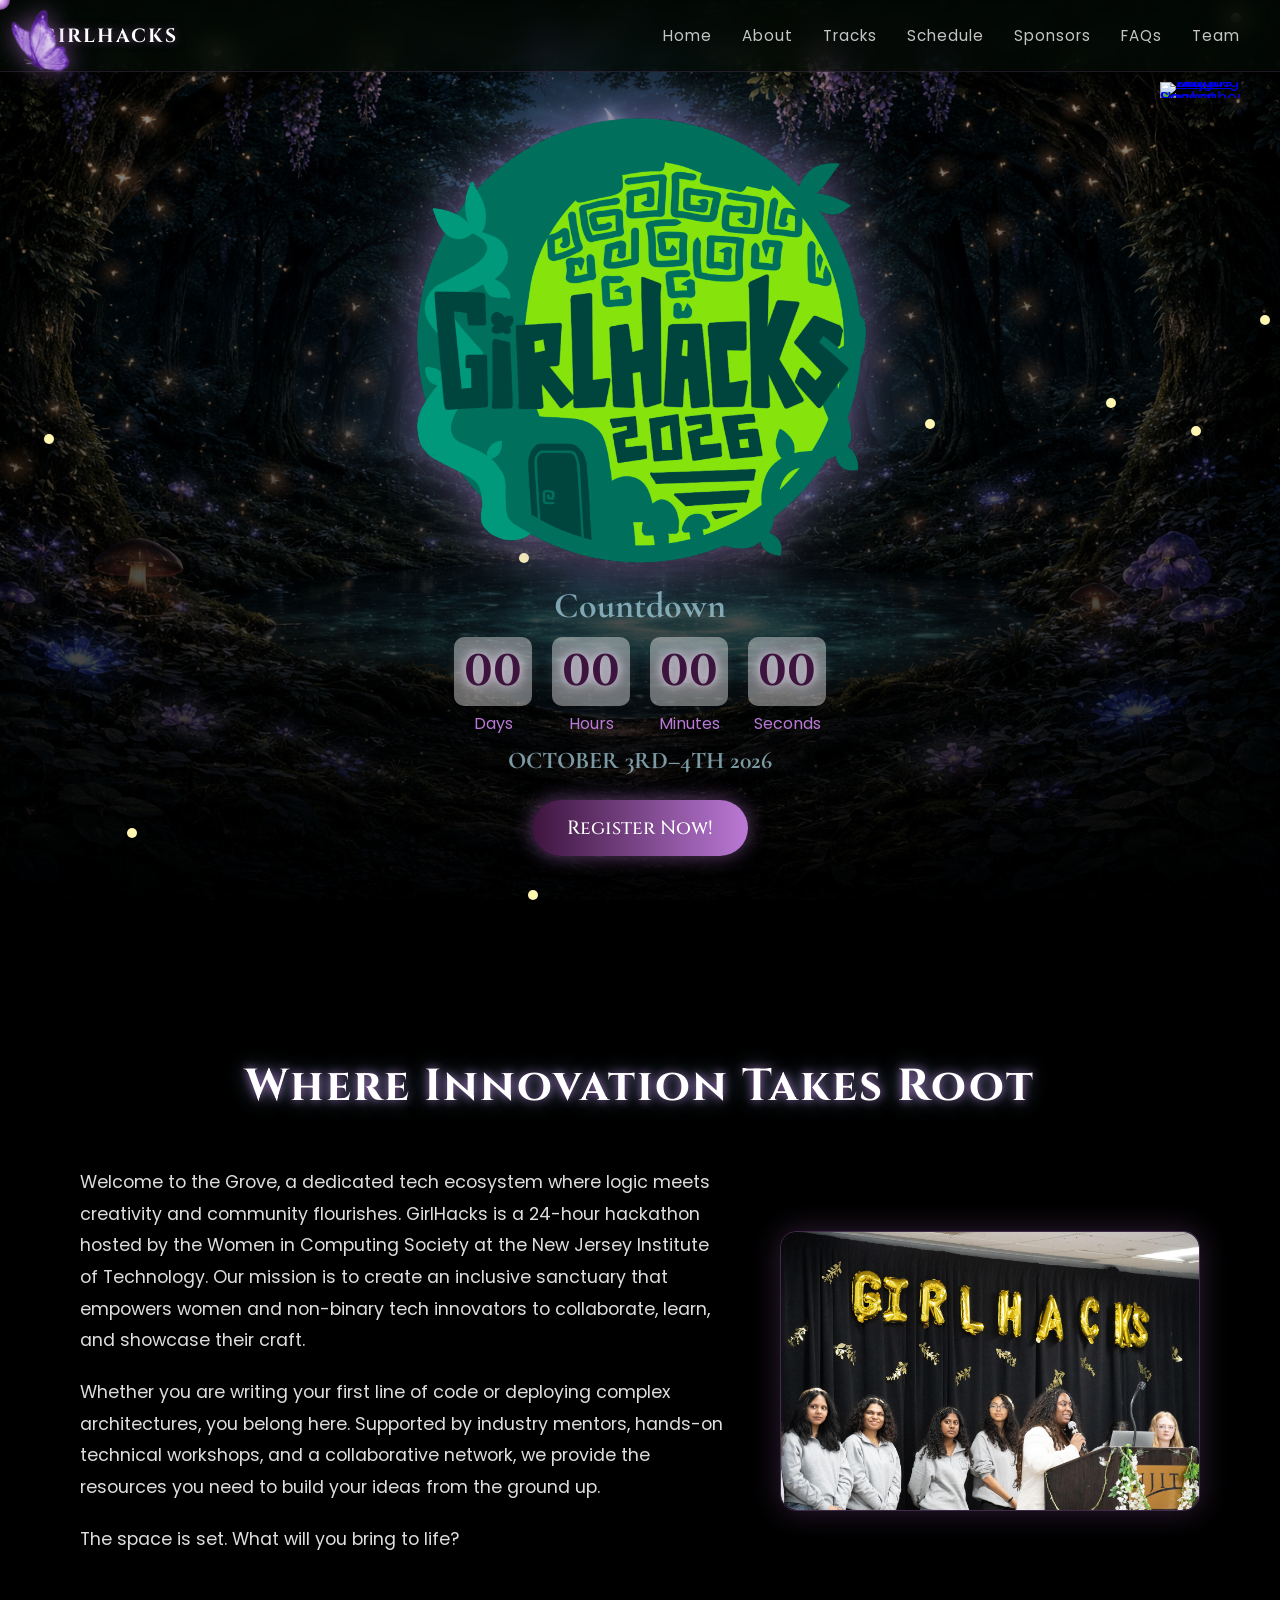
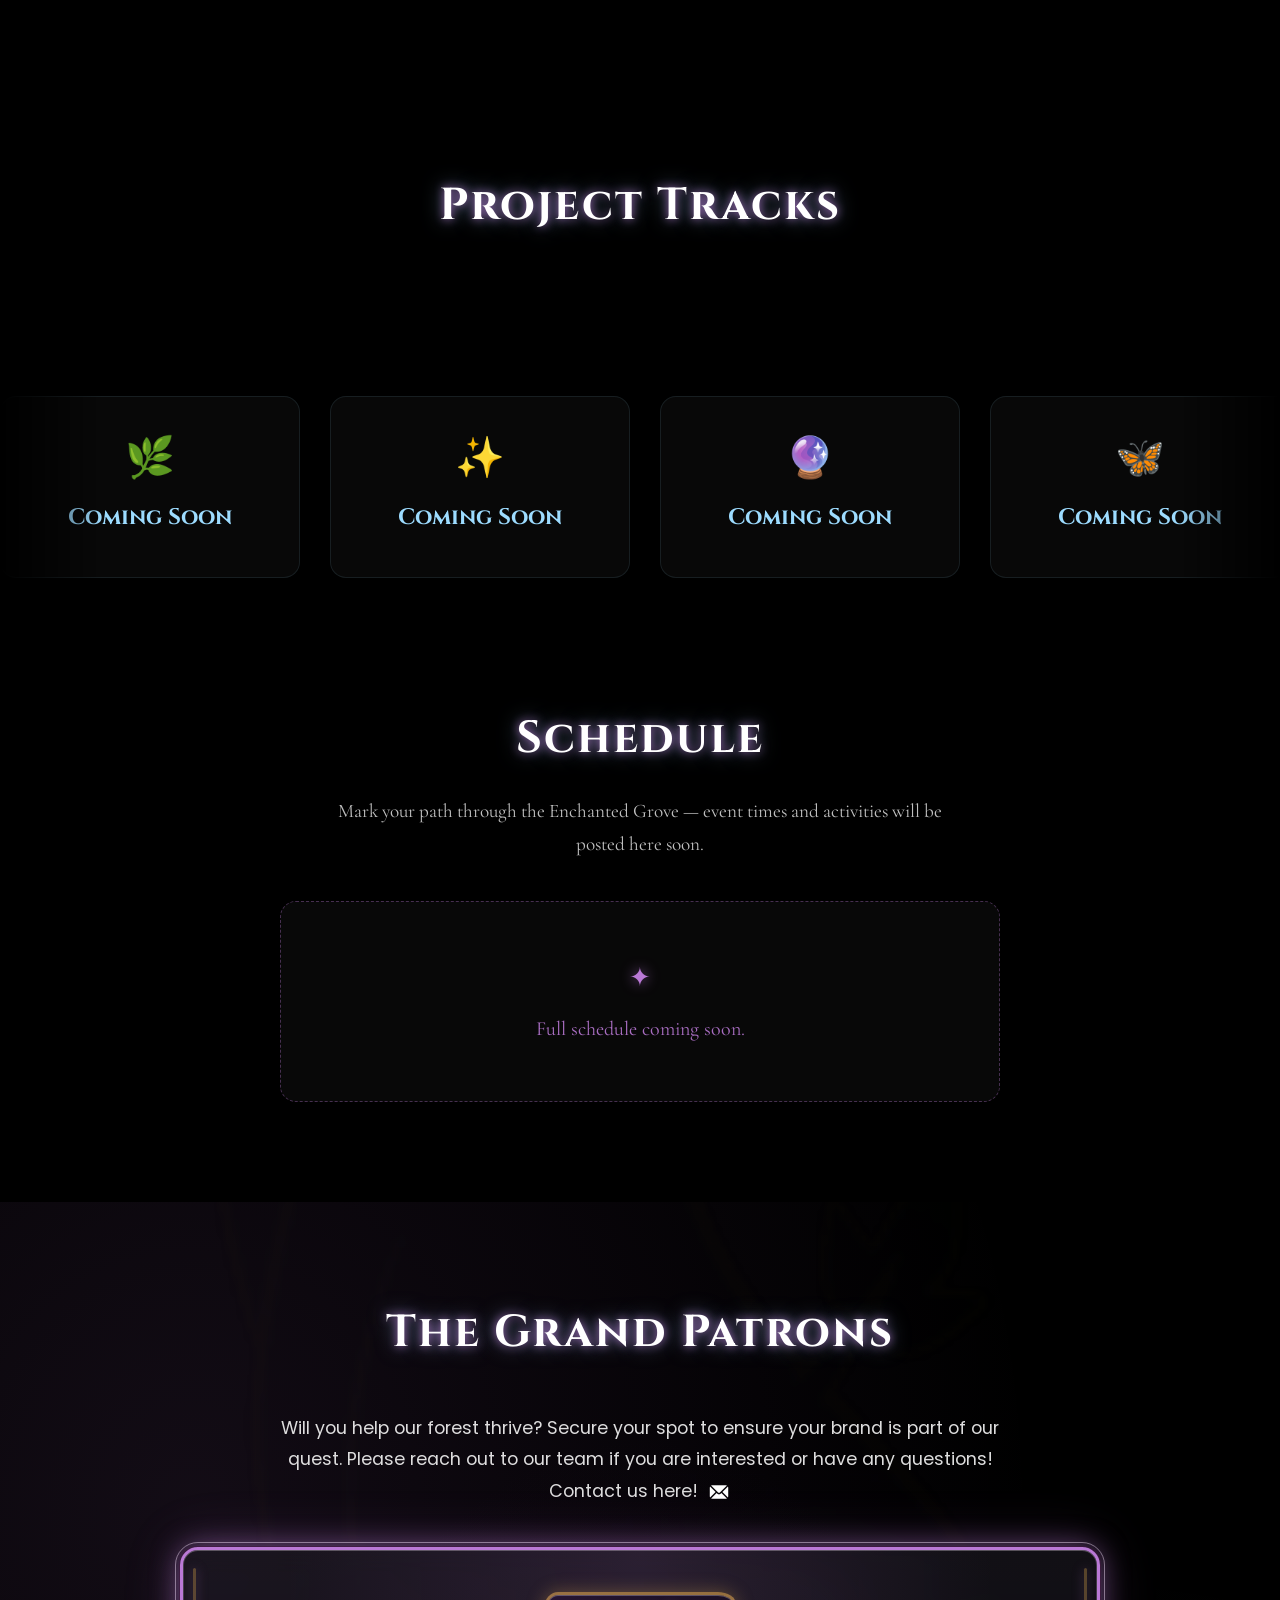
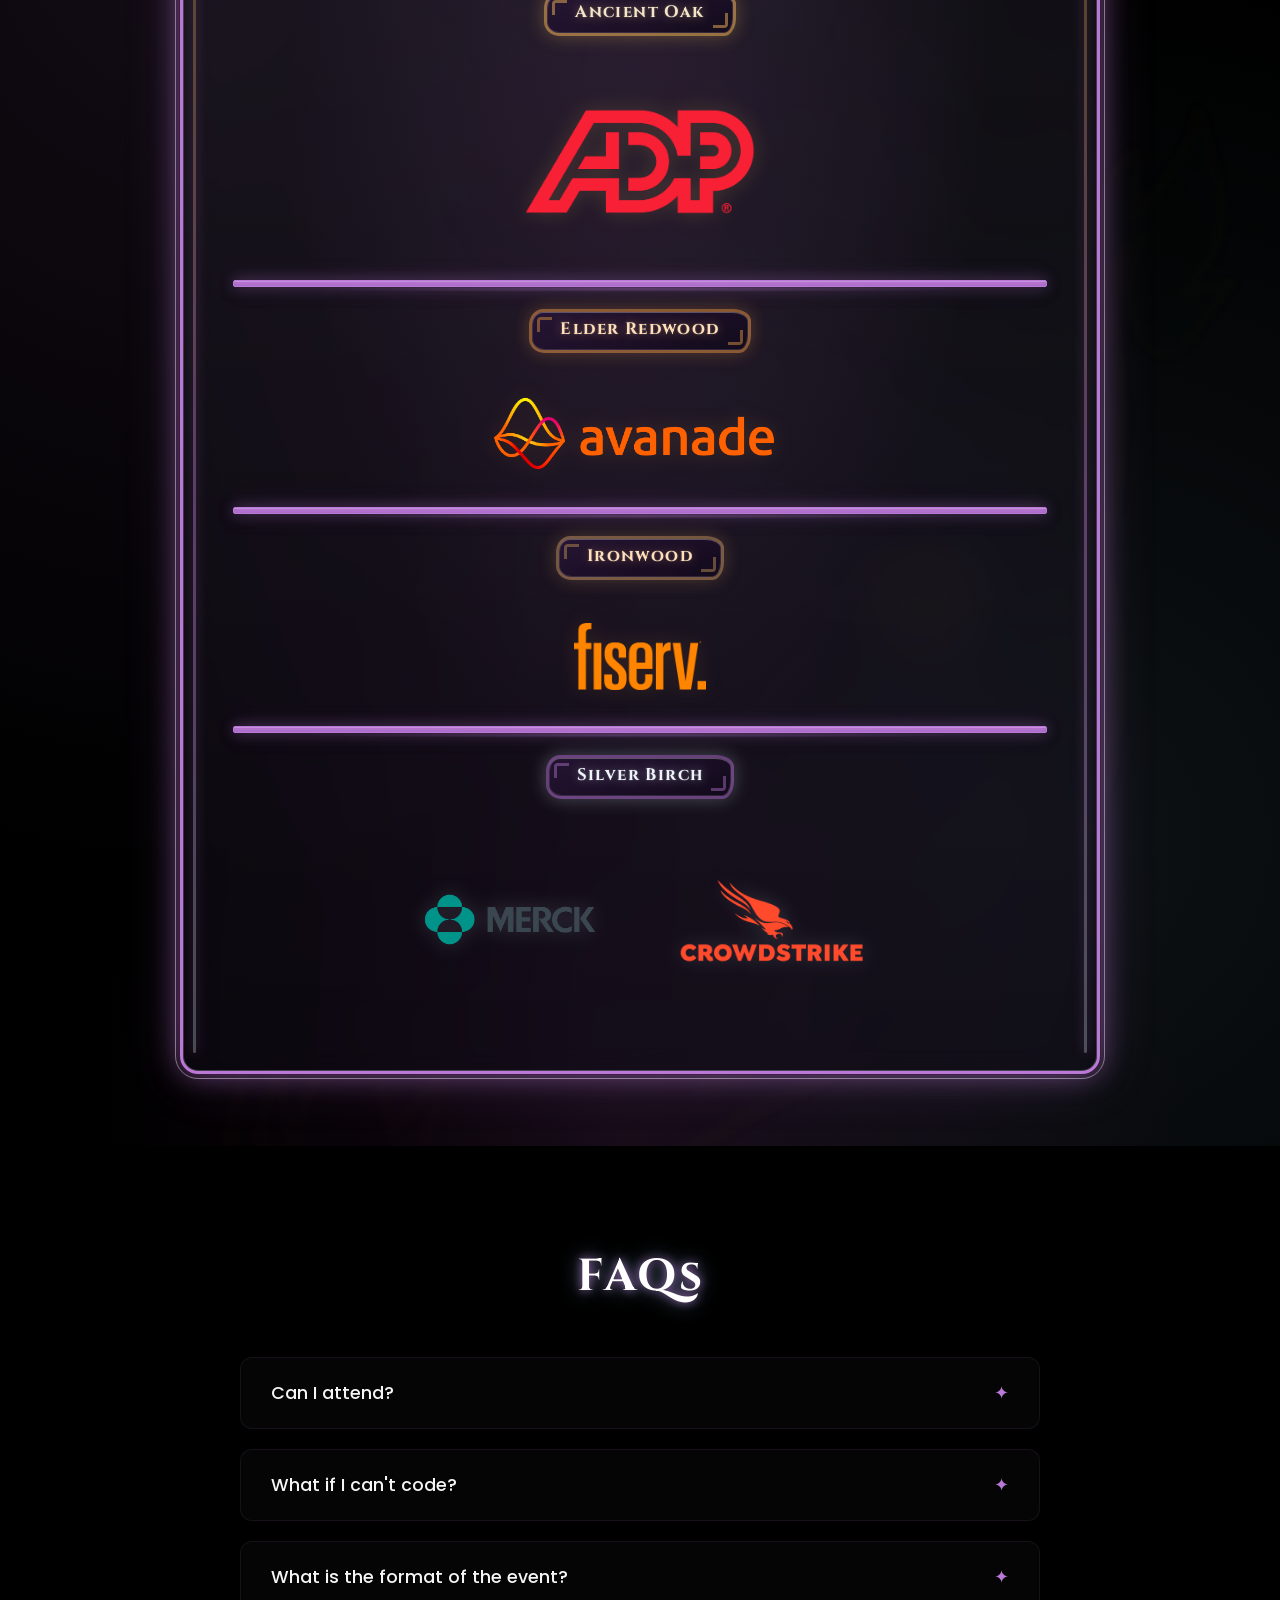
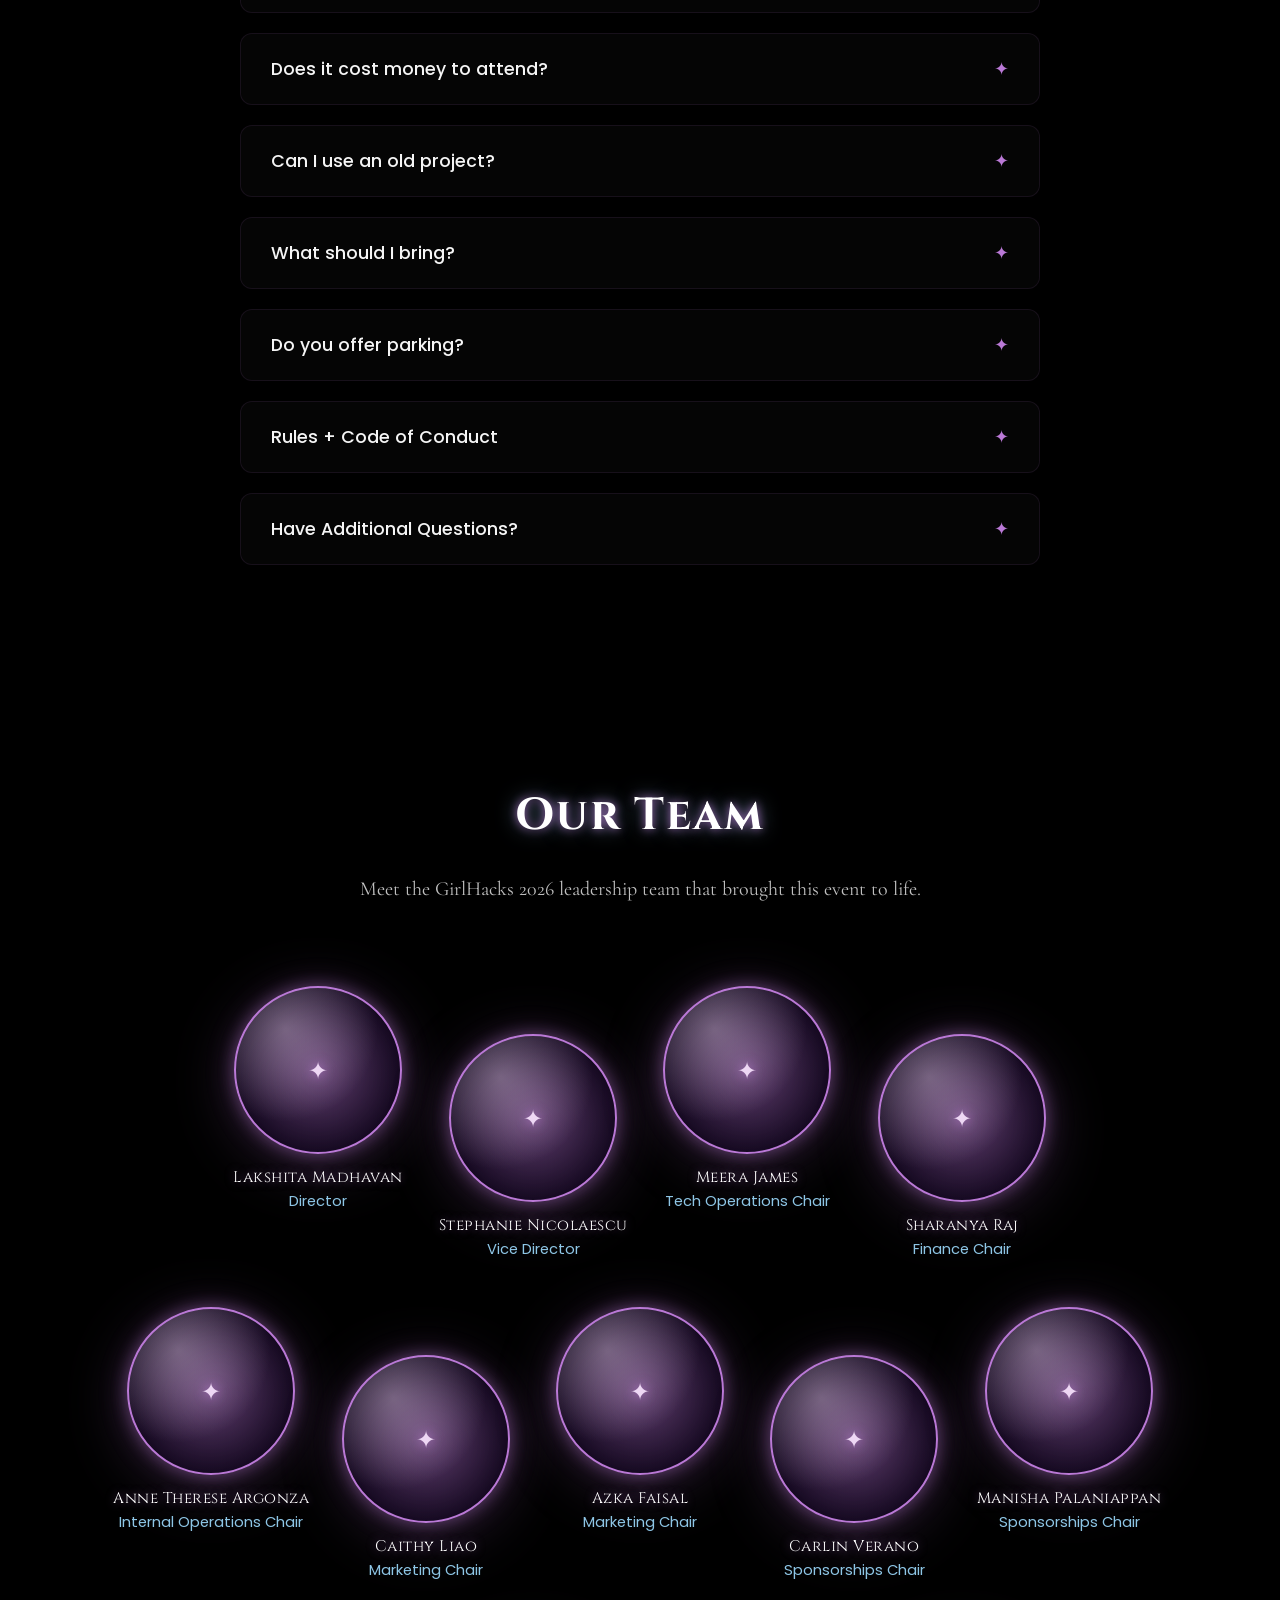
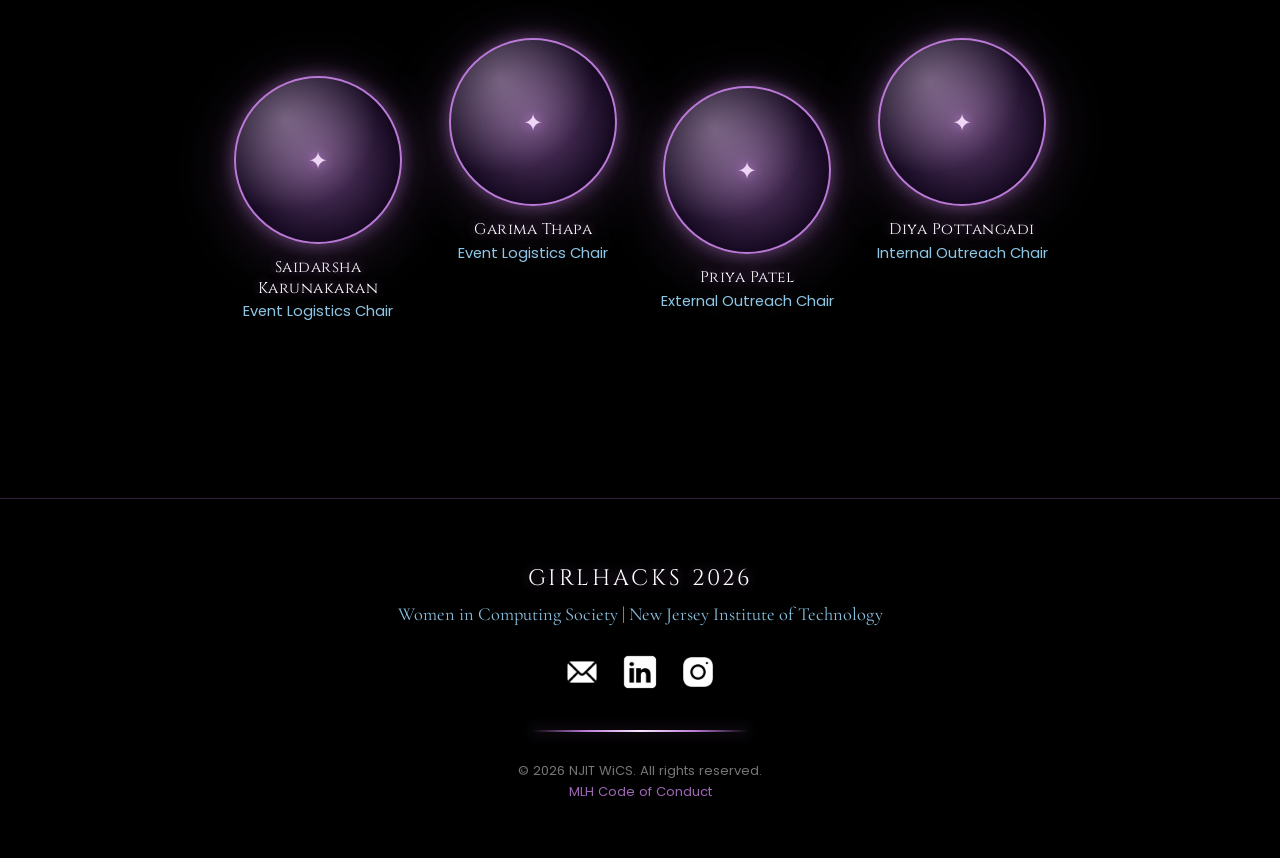
==== commit b0dcaeb2: "fixed about section mobile format" ====
--- a/index.html
+++ b/index.html
@@ -1639,7 +1639,9 @@
       }
 
       .about-content {
-        gap: 32px;
+        flex-direction: column;
+        align-items: stretch;
+        gap: 28px;
       }
 
       .about-text {
@@ -1650,6 +1652,7 @@
       .about-graphic {
         min-width: 0;
         width: 100%;
+        max-width: 100%;
       }
 
       .schedule-intro,
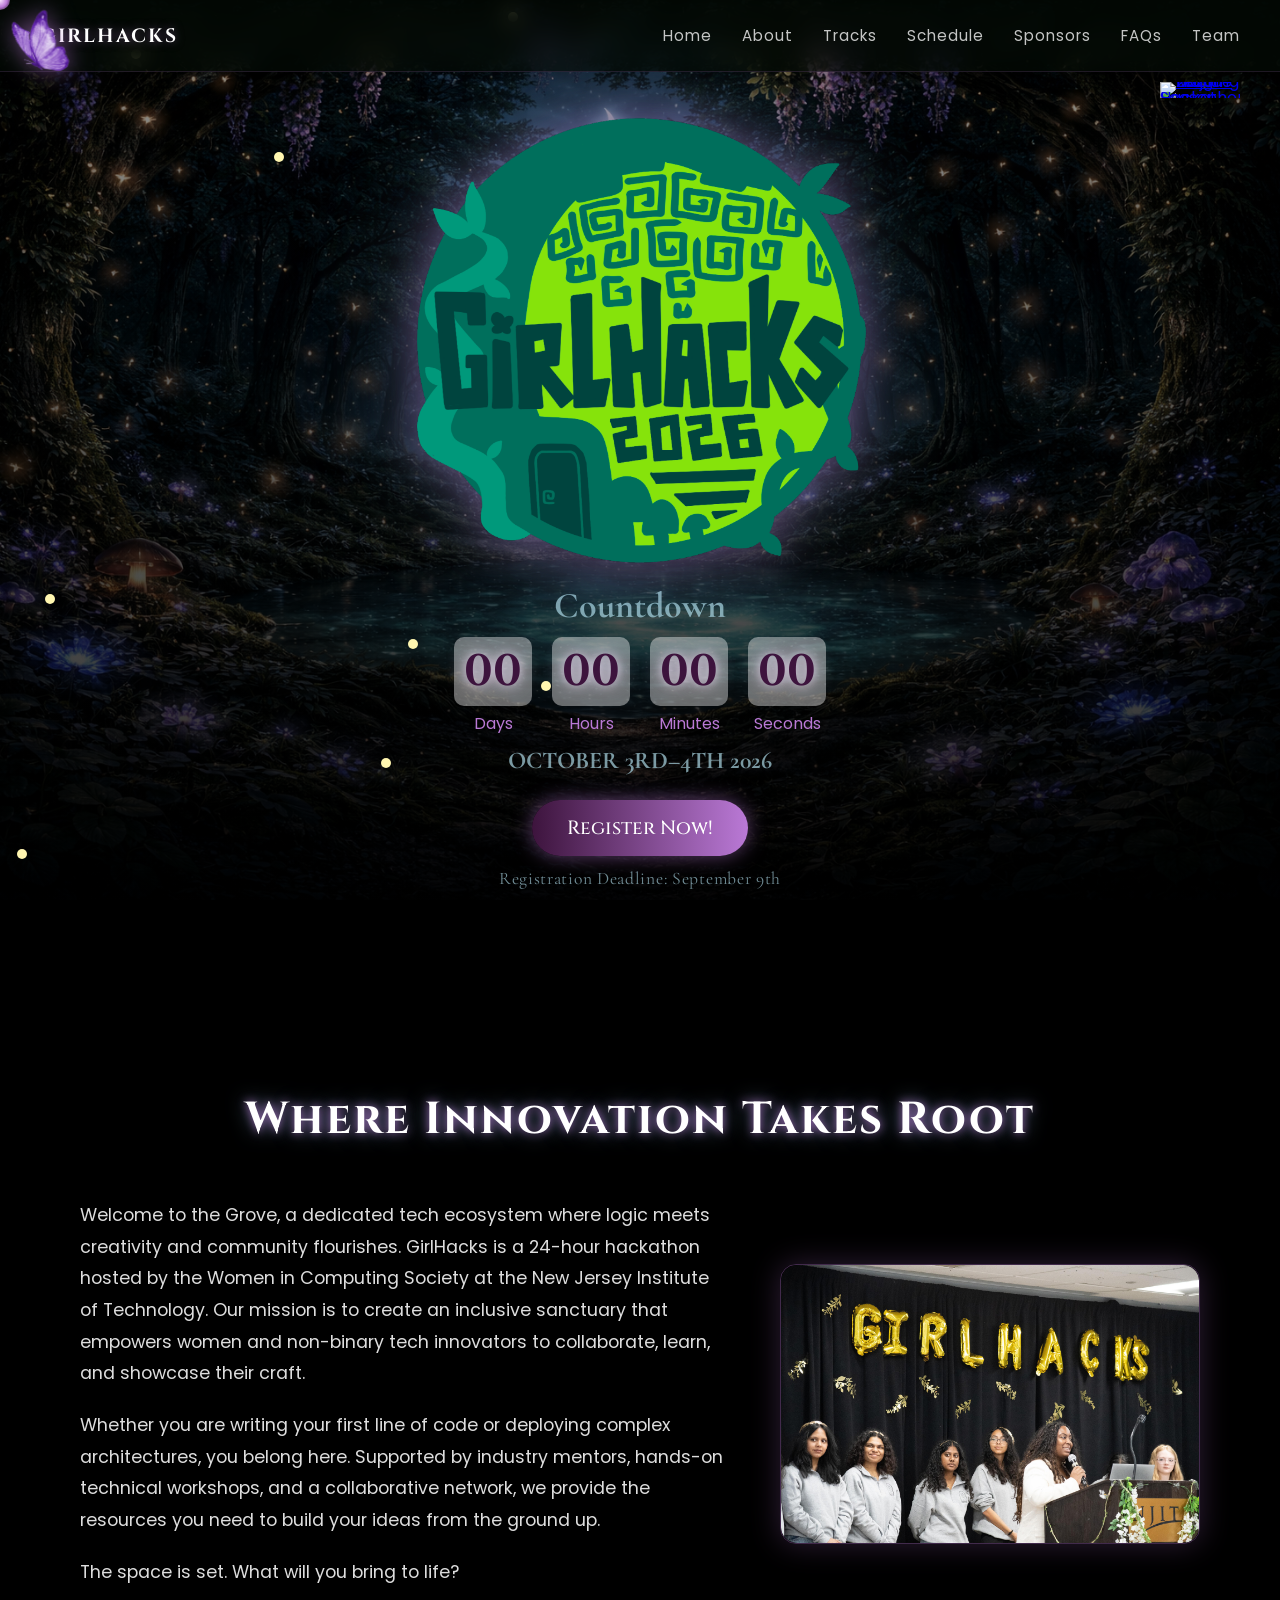
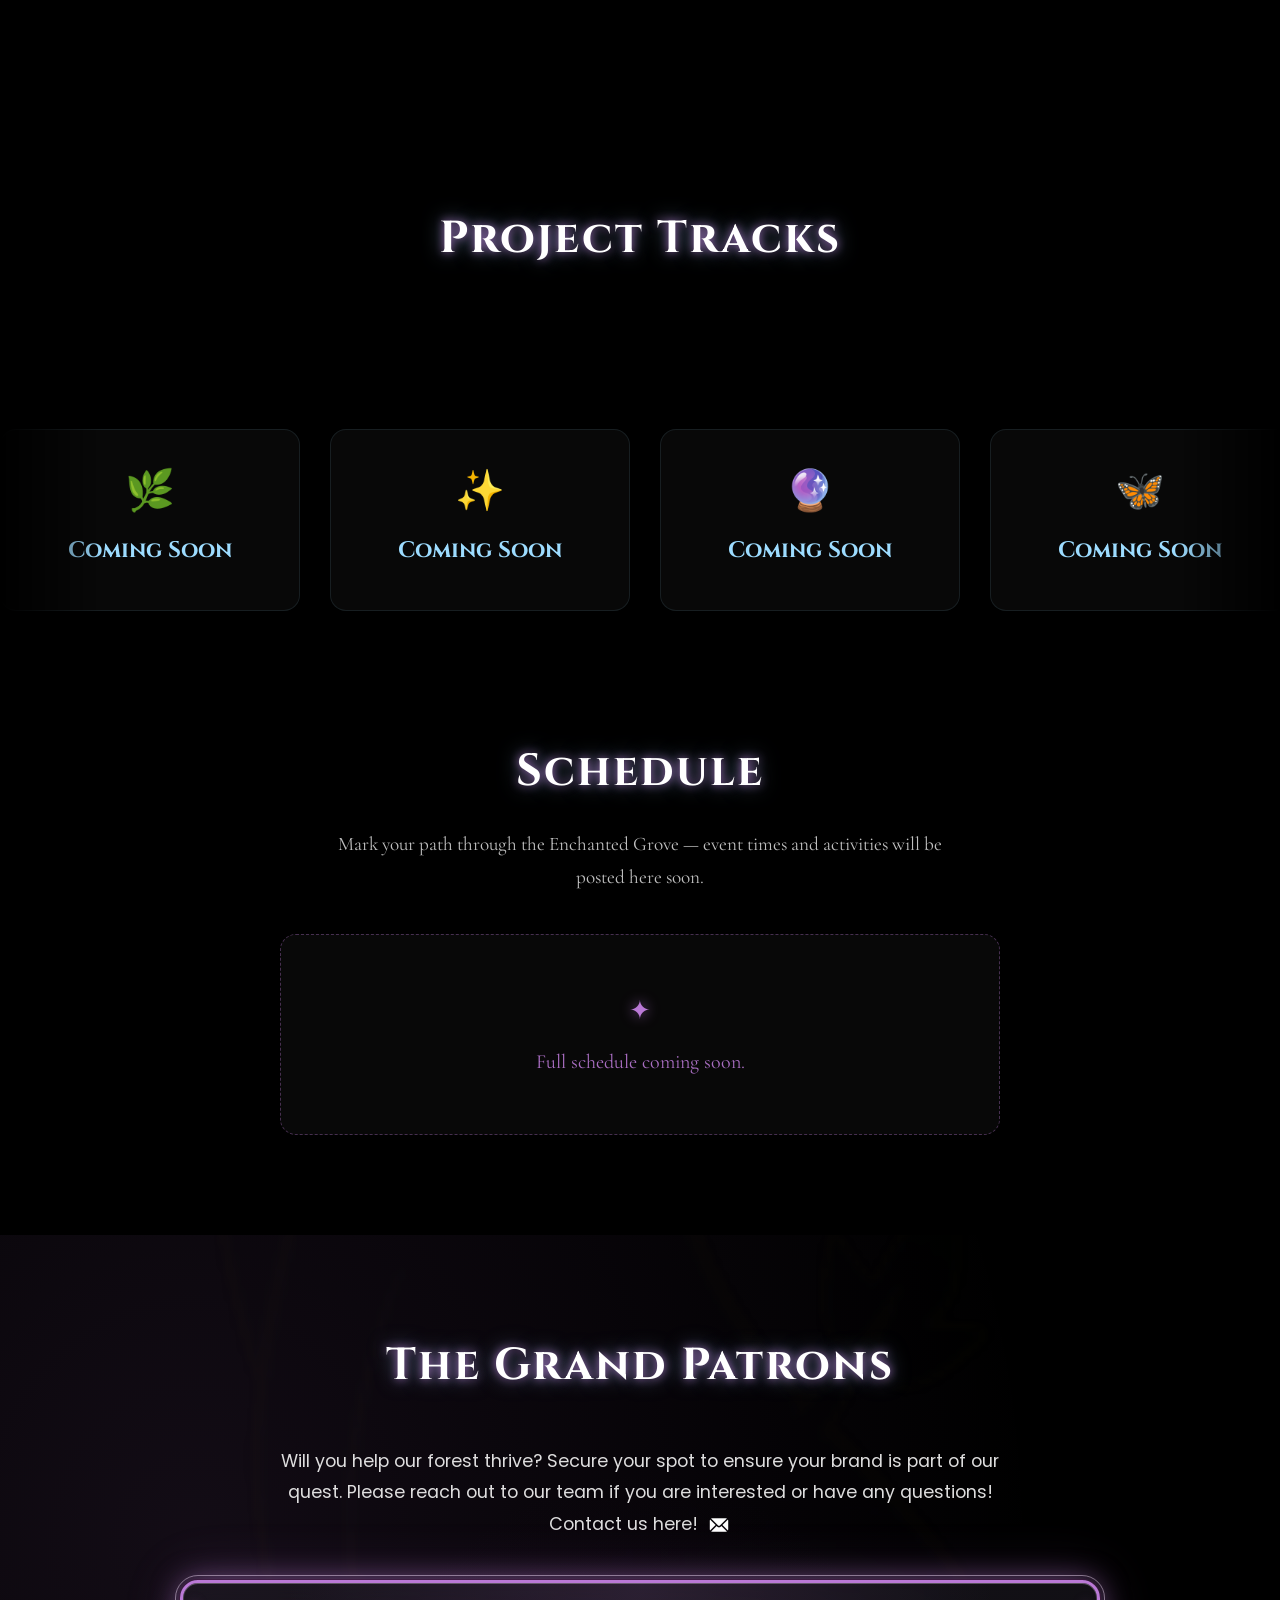
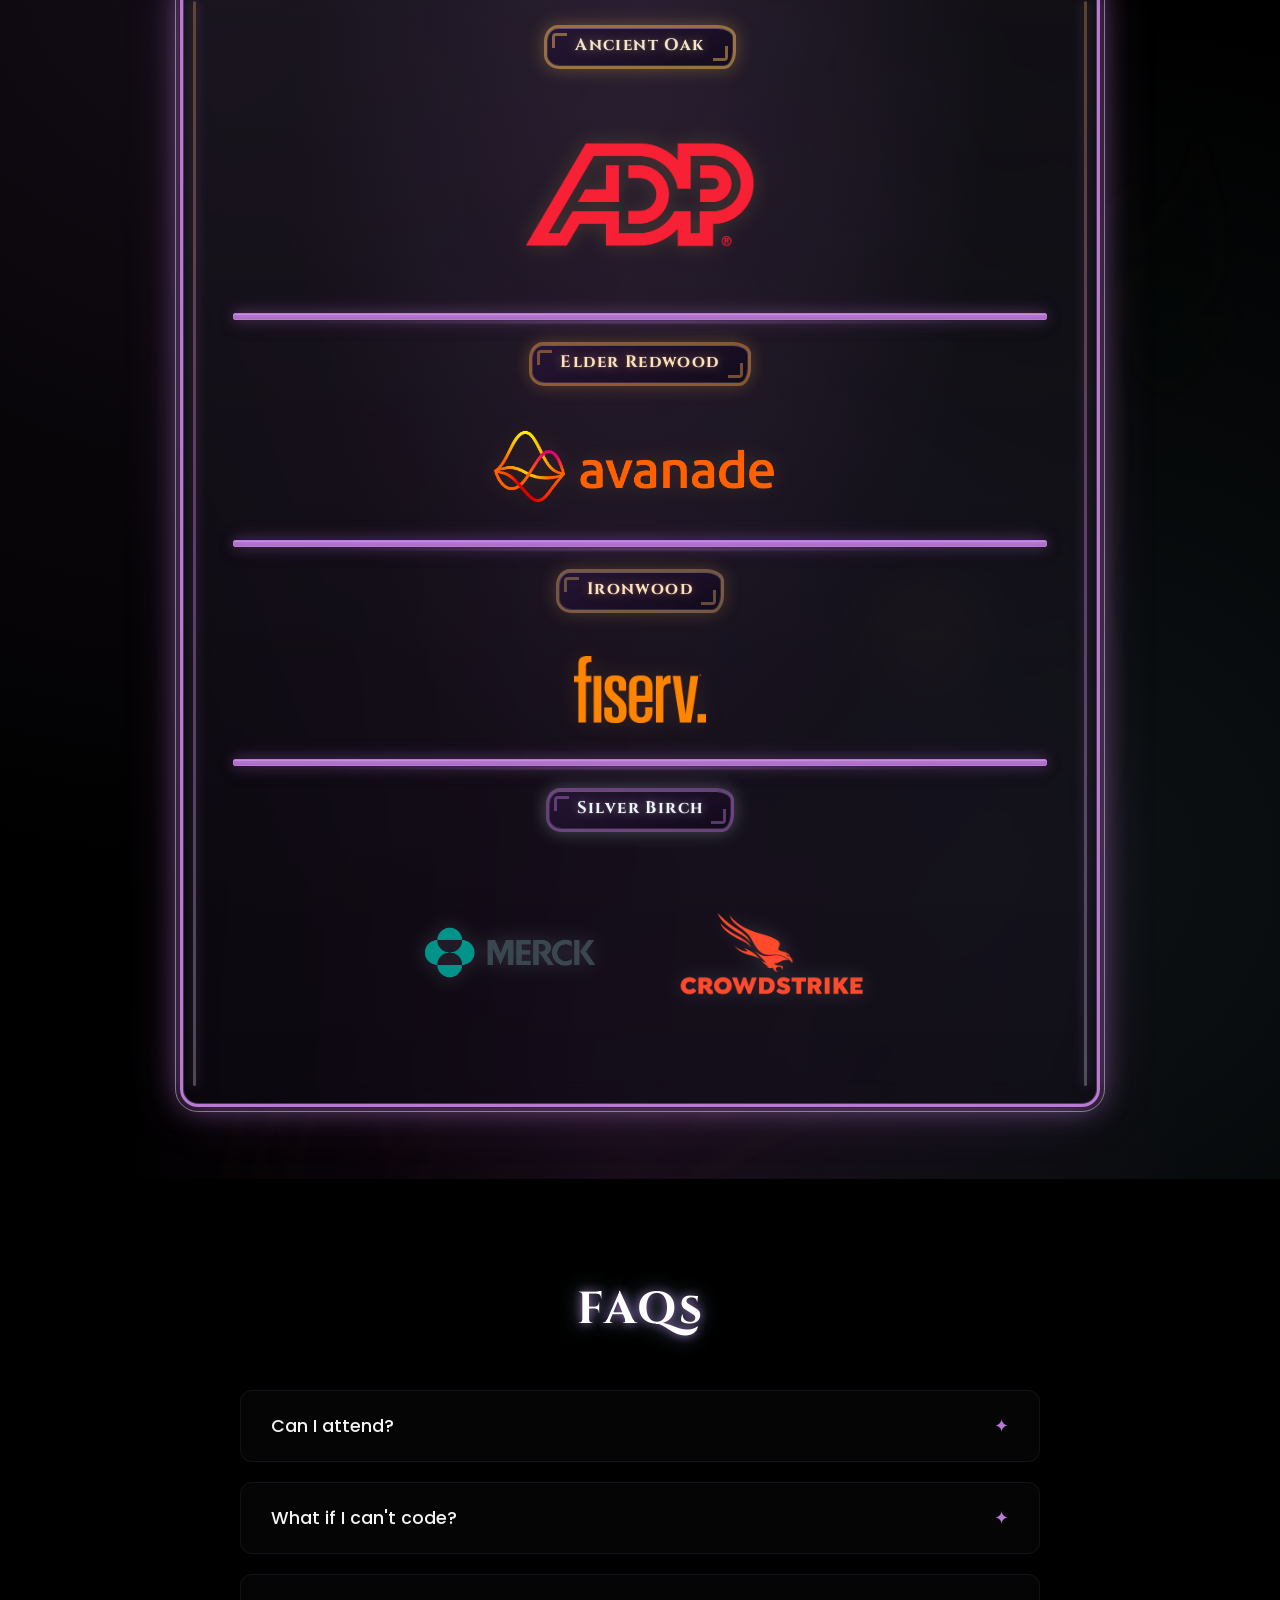
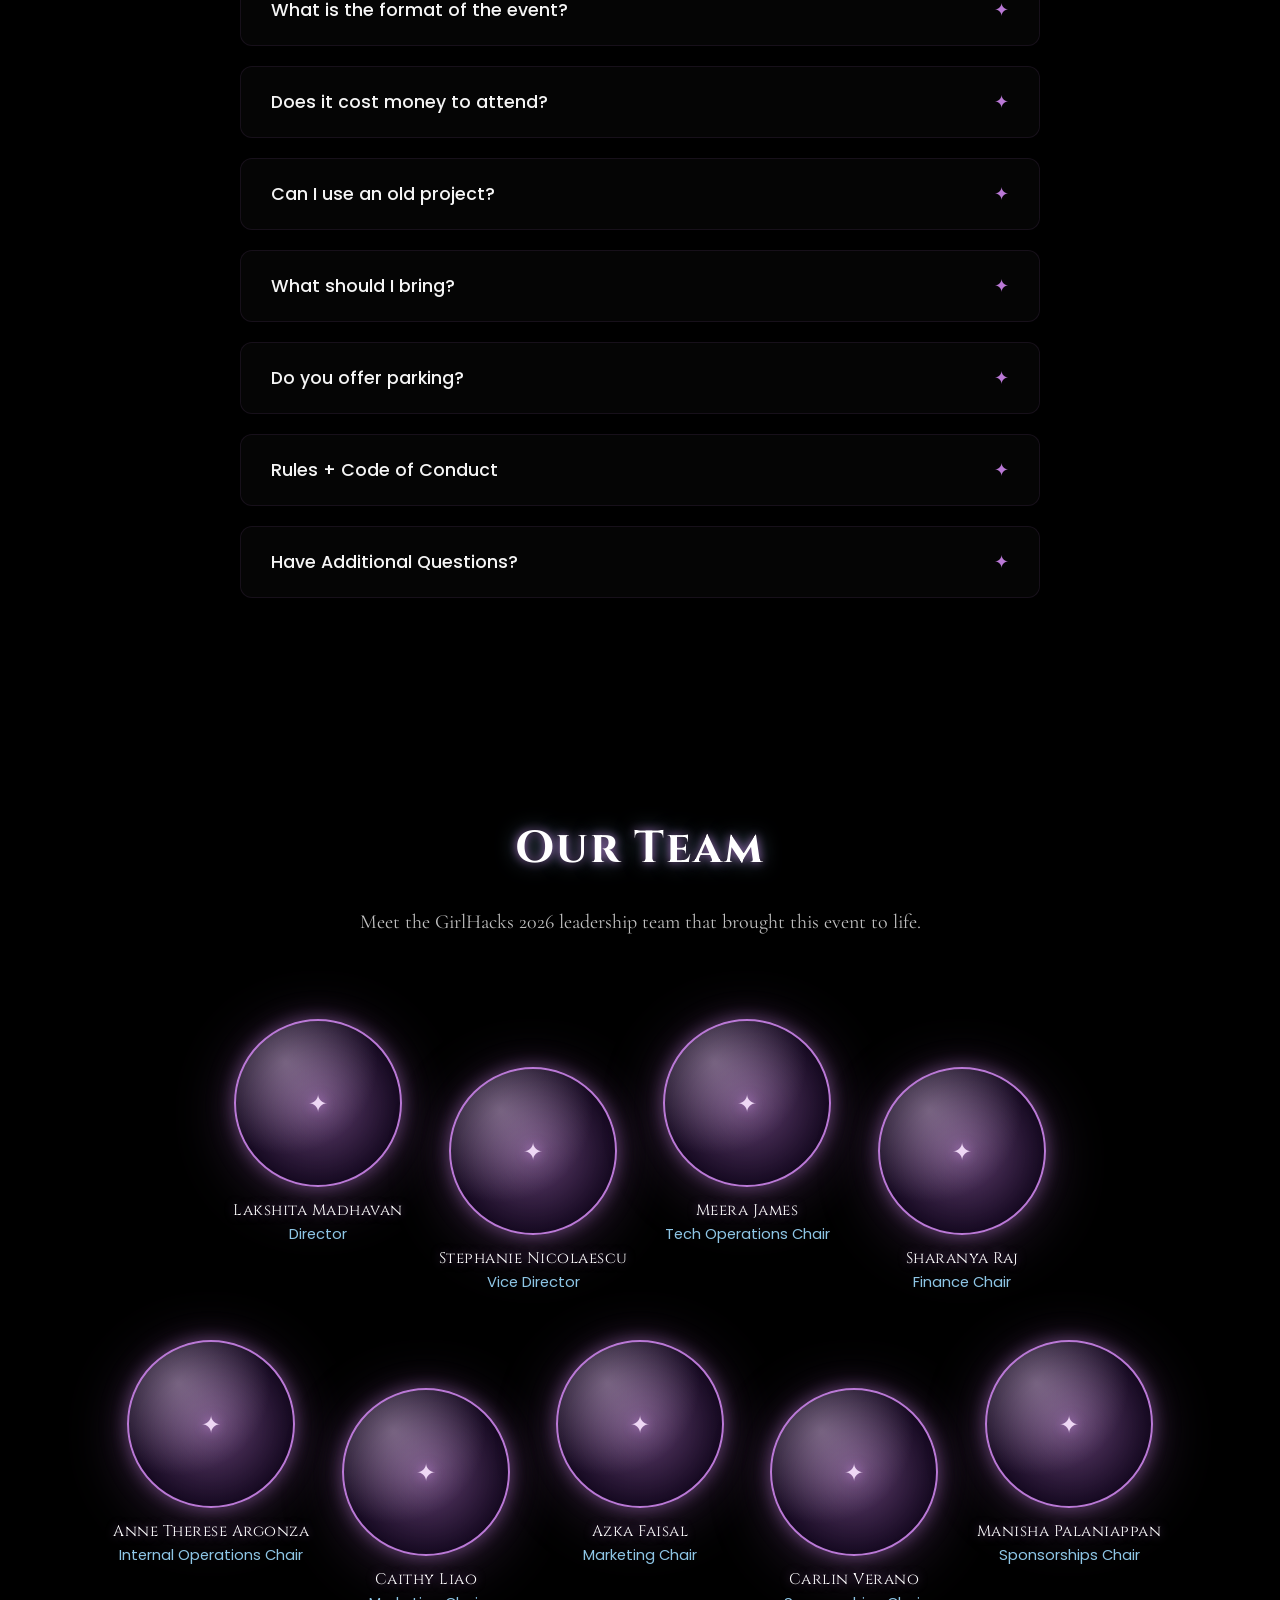
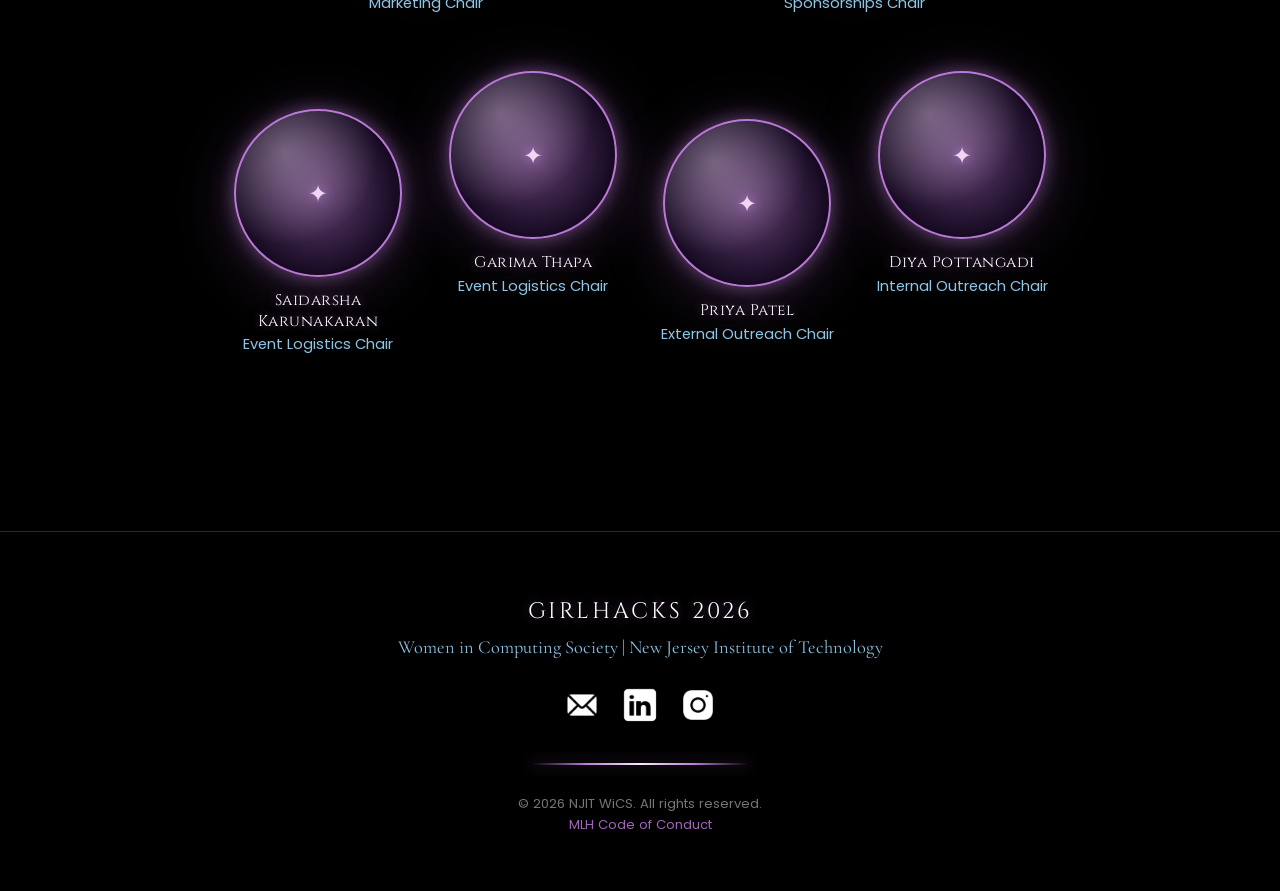
==== commit 307059ff: "added registration deadline" ====
--- a/index.html
+++ b/index.html
@@ -294,6 +294,16 @@
       transform: scale(1.05);
       box-shadow: 0 0 30px rgba(186, 121, 214, 0.8), 0 0 40px rgba(157, 220, 255, 0.6);
       text-shadow: 0 0 10px rgba(255, 255, 255, 0.8);
+    }
+
+
+    .registration-deadline {
+      font-family: 'Cormorant Garamond', serif;
+      font-size: 1.1rem;
+      margin-top: -8px;
+      margin-bottom: 20px;
+      color: rgba(173, 216, 230, 0.65);
+      letter-spacing: 0.04em;
     }
 
 
@@ -1817,9 +1827,7 @@
 
 
       <a href="https://forms.gle/PZKKMoxUKL4b5VdQA" class="glow-button" target="_blank">Register Now!</a>
-
-
-
+      <p class="registration-deadline">Registration Deadline: September 9th</p>
 
       </div>
 
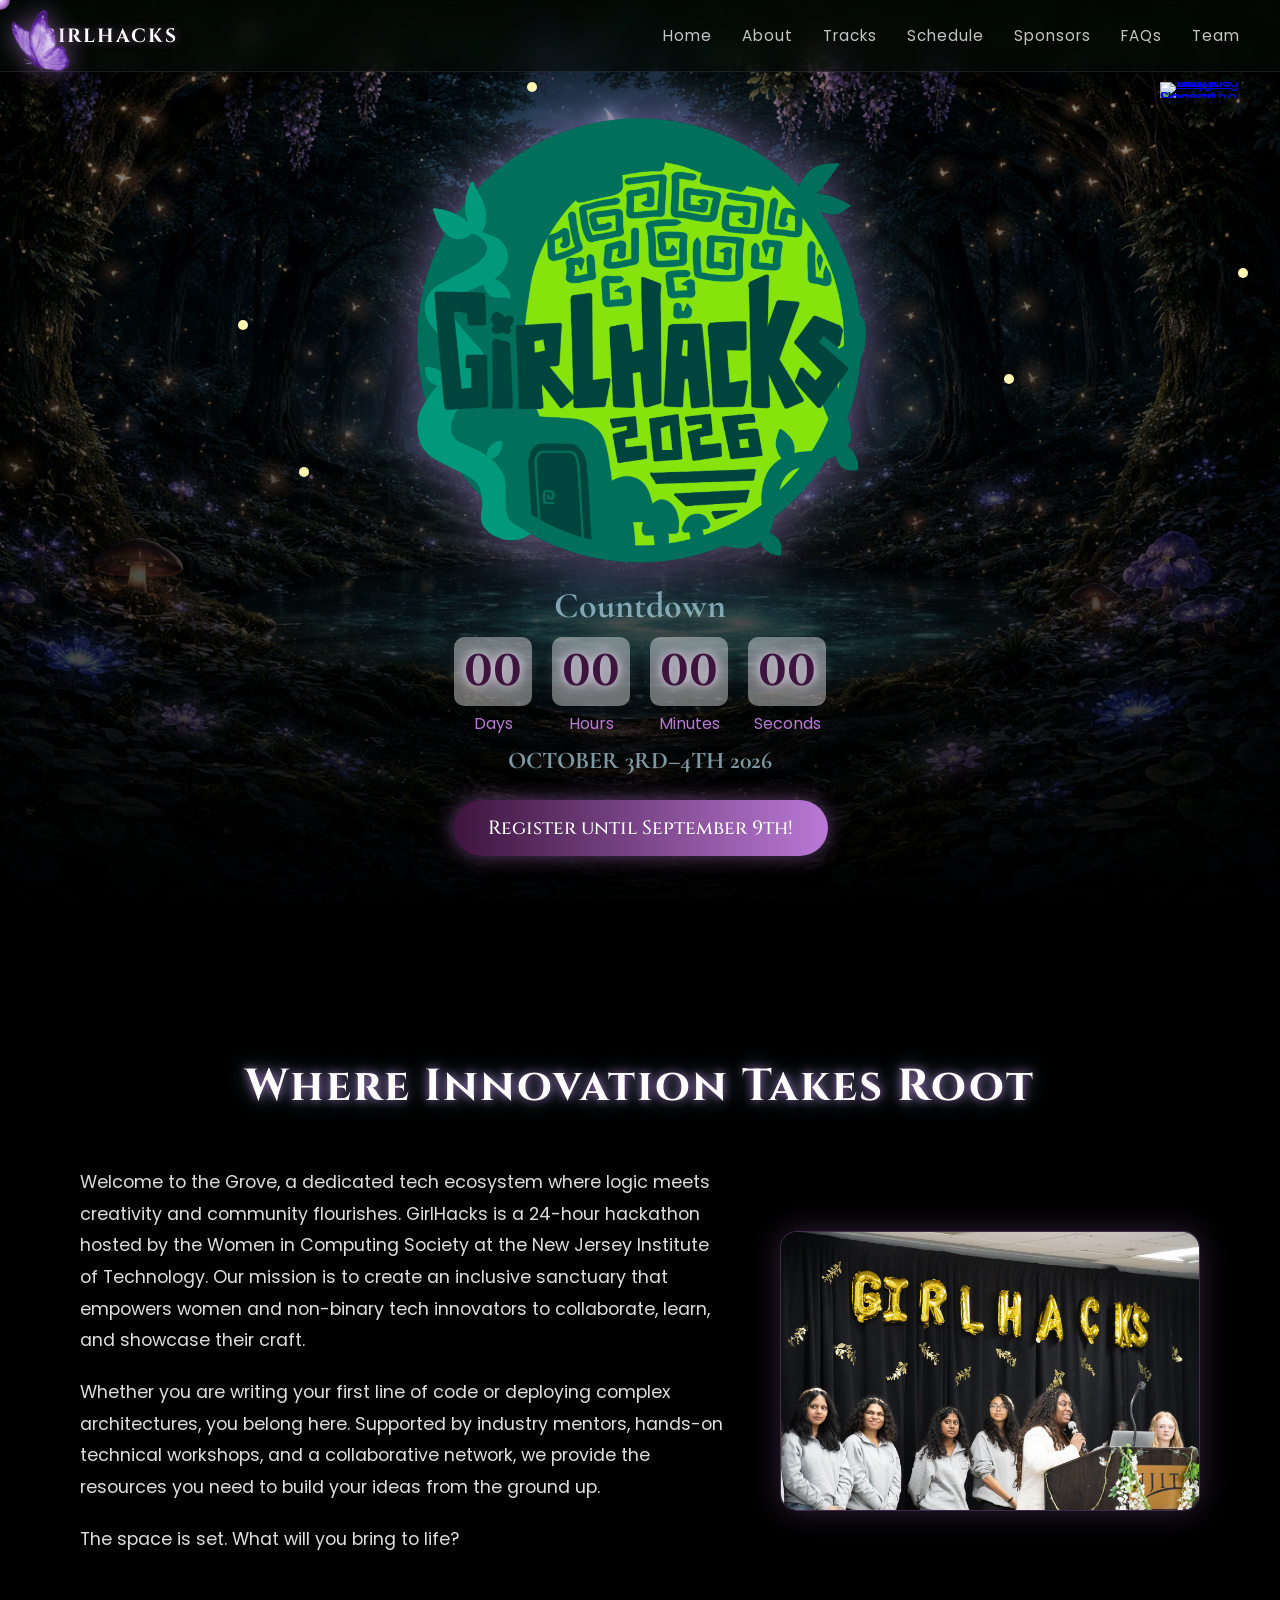
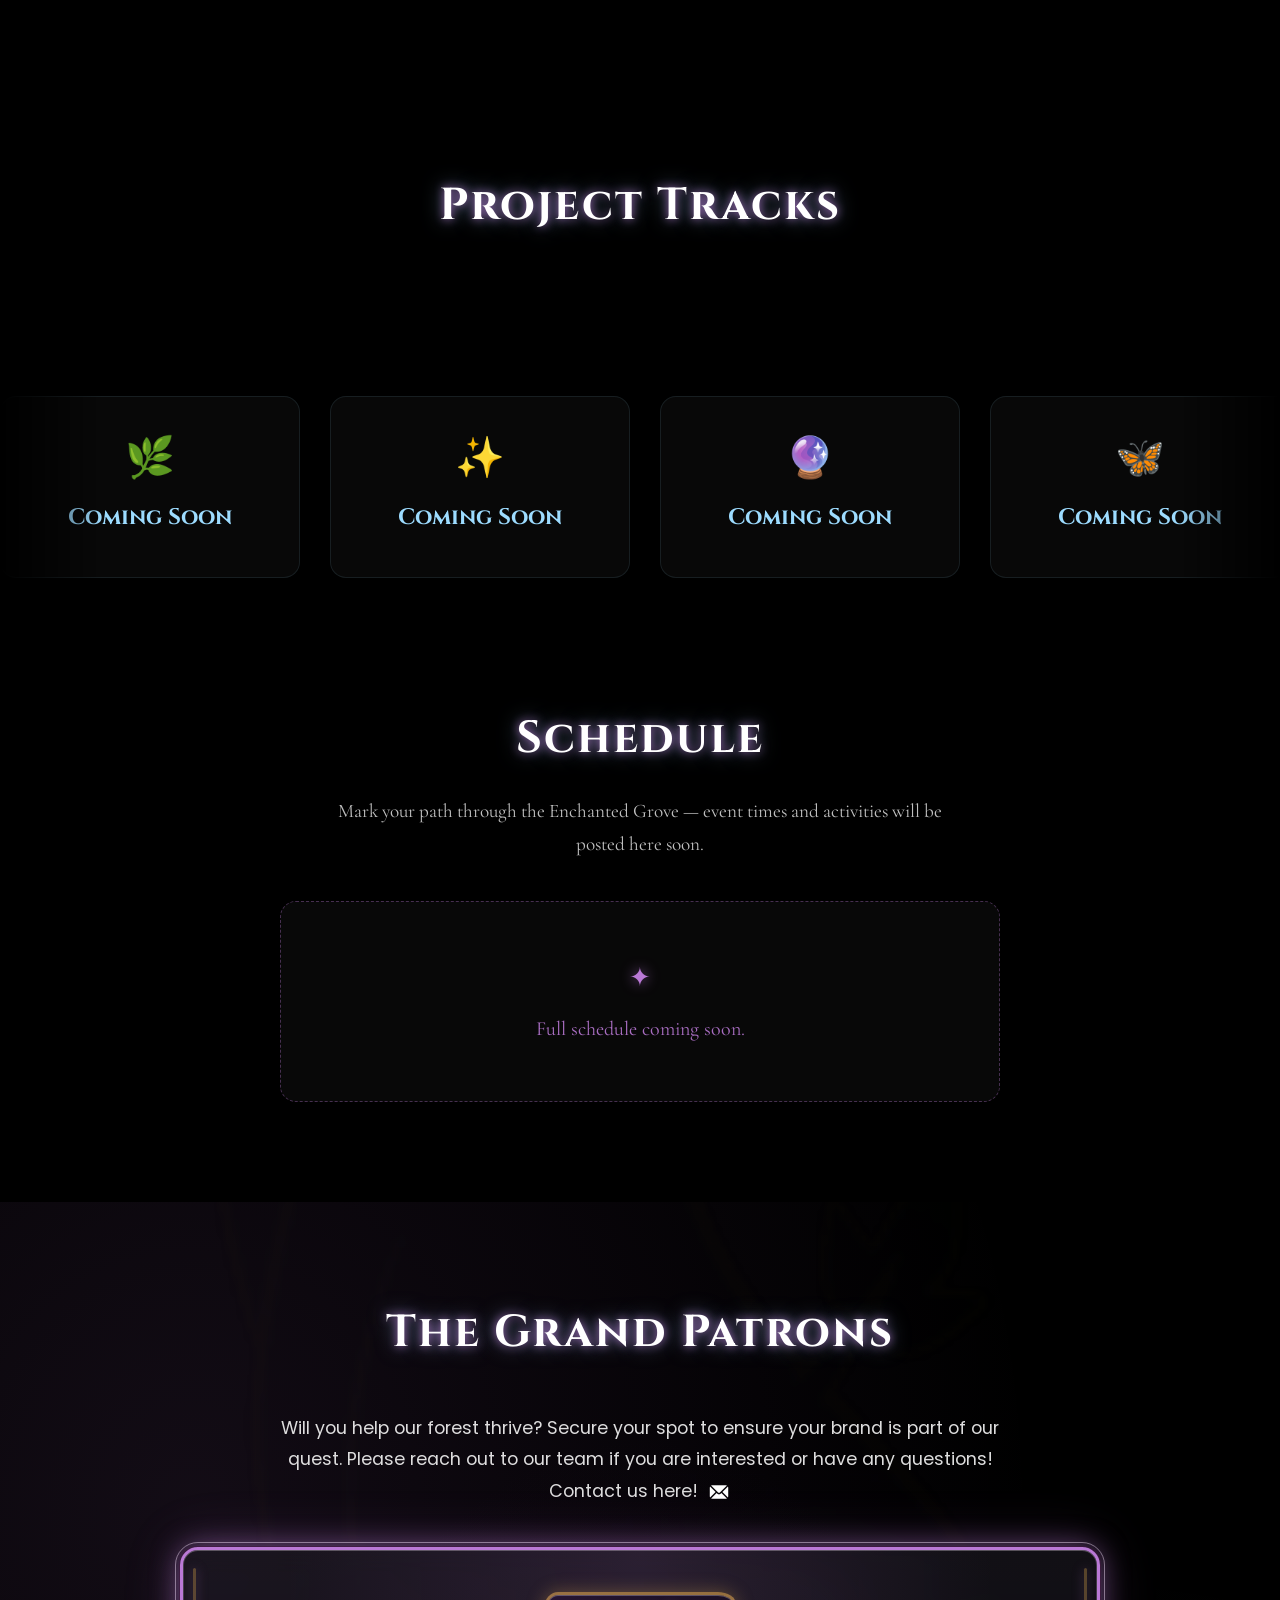
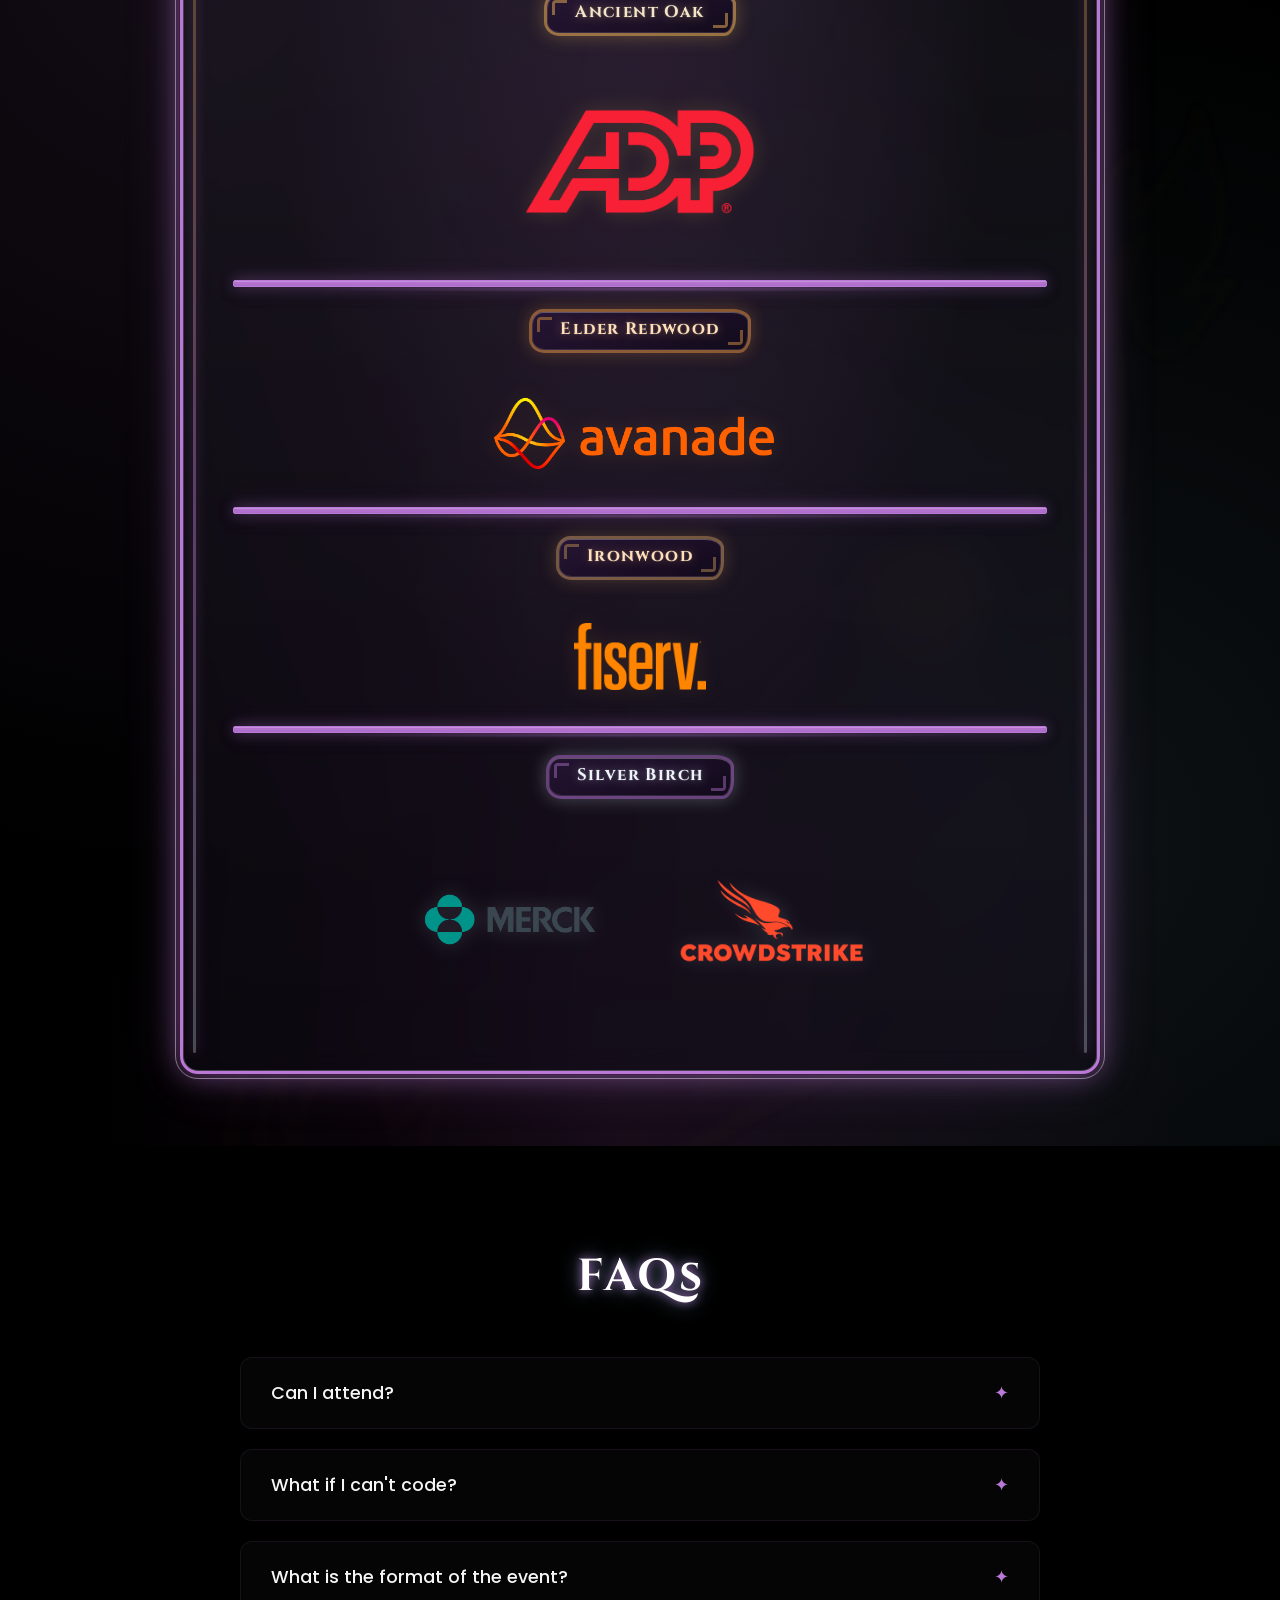
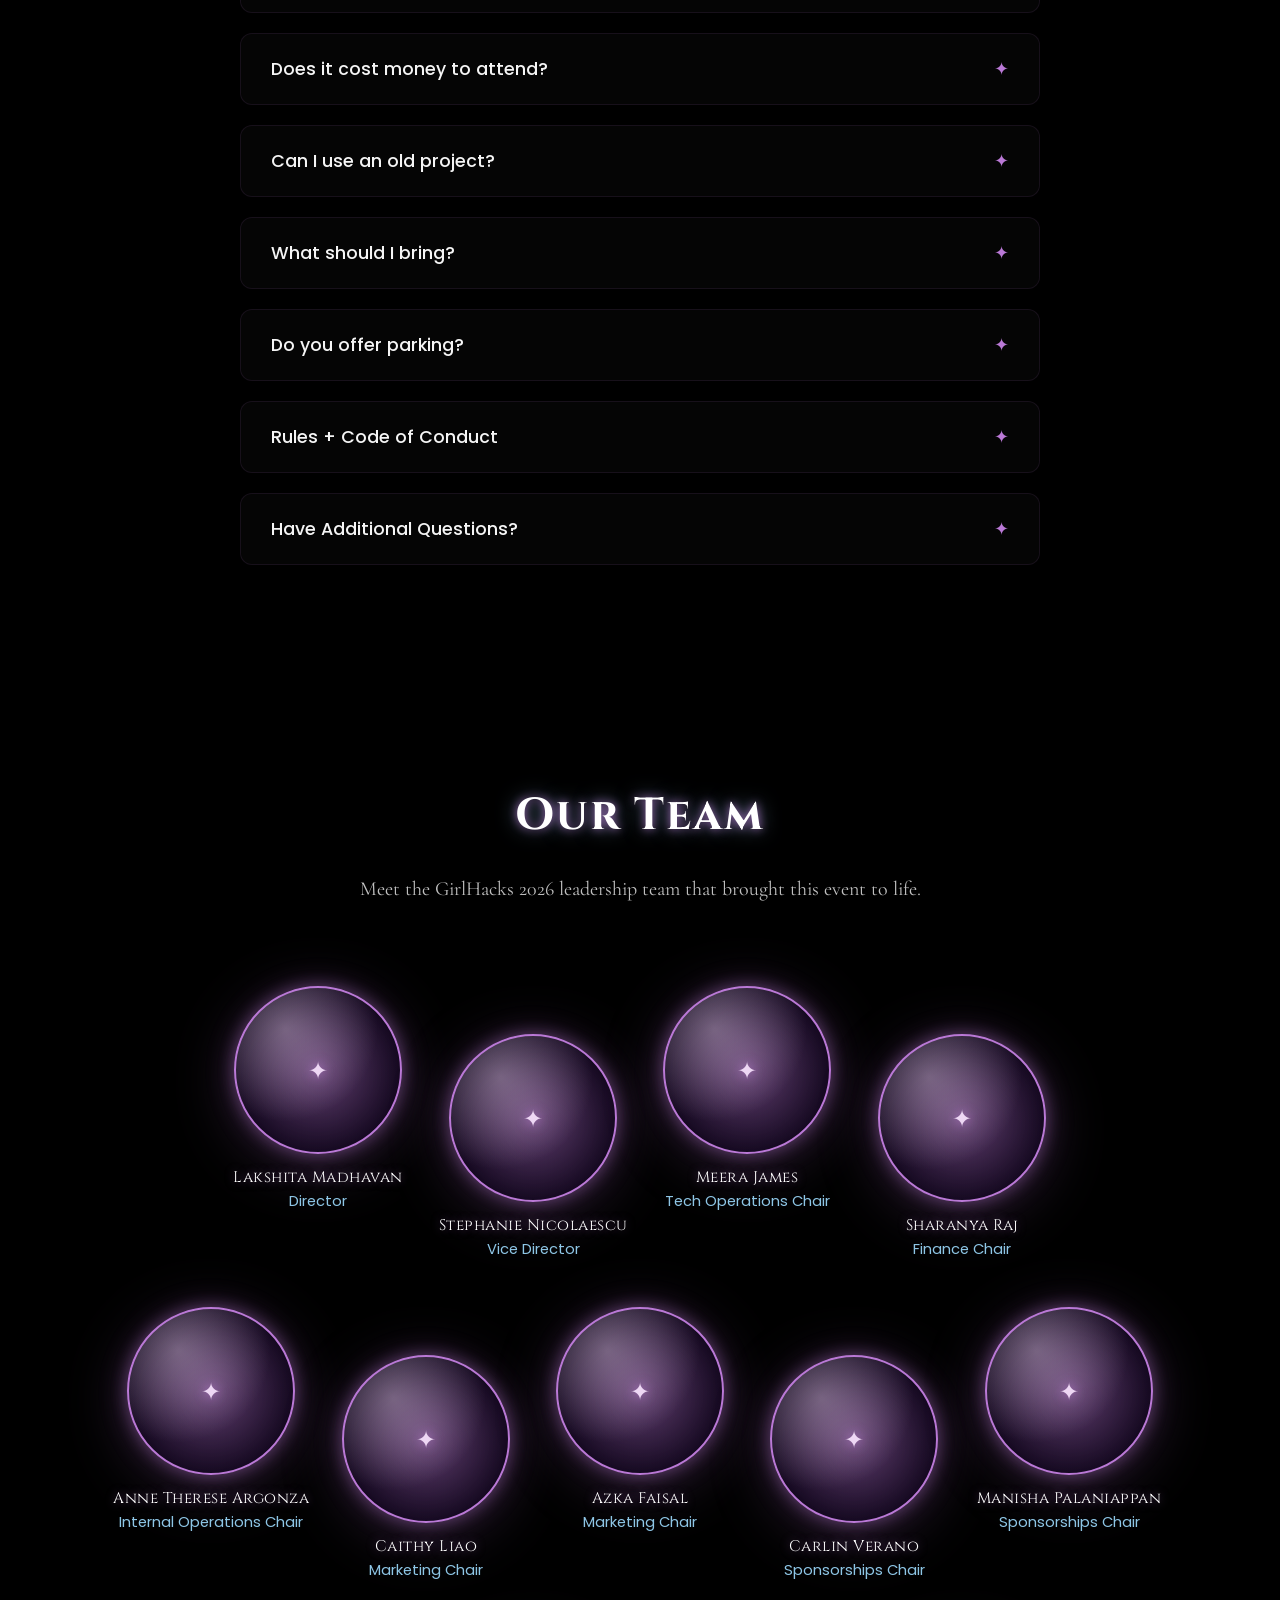
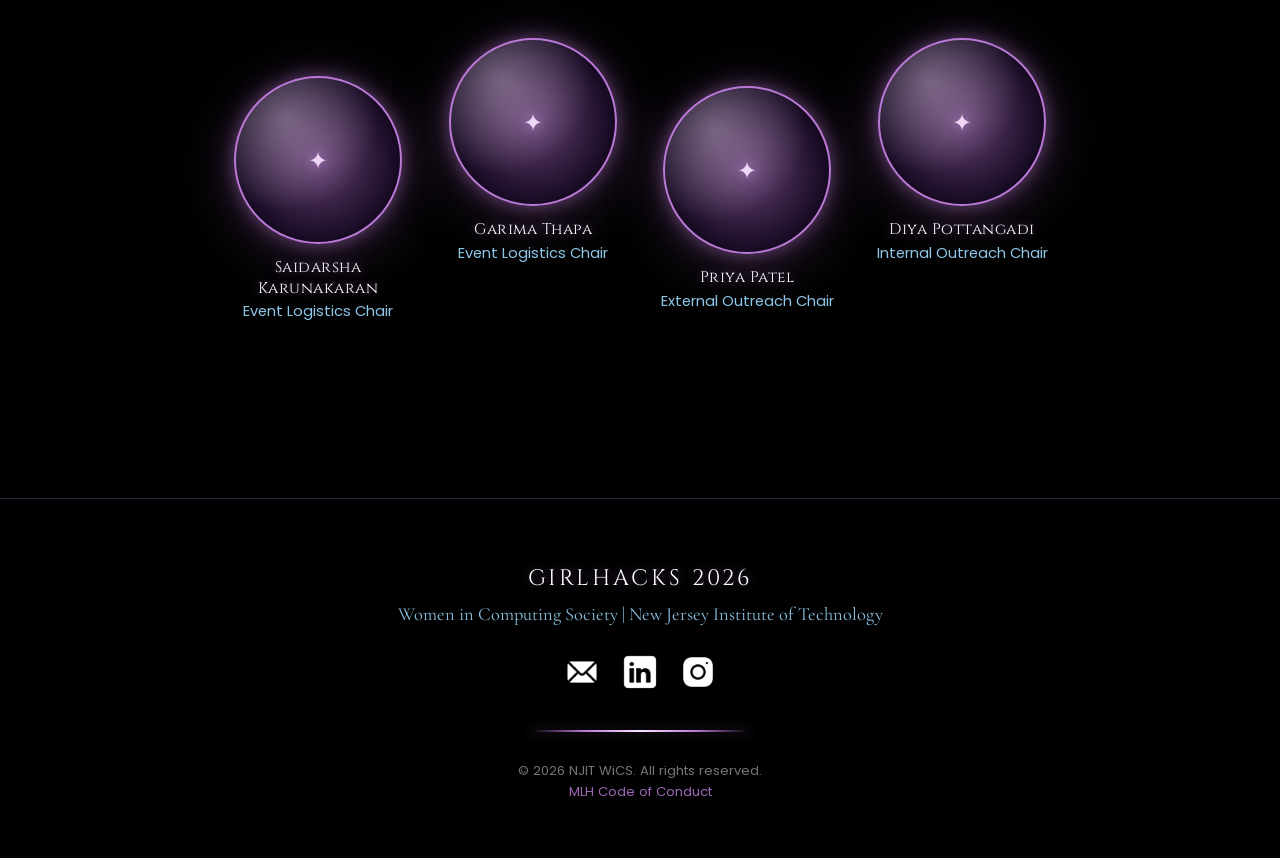
==== commit 00fe310b: "changed register now text" ====
--- a/index.html
+++ b/index.html
@@ -294,16 +294,6 @@
       transform: scale(1.05);
       box-shadow: 0 0 30px rgba(186, 121, 214, 0.8), 0 0 40px rgba(157, 220, 255, 0.6);
       text-shadow: 0 0 10px rgba(255, 255, 255, 0.8);
-    }
-
-
-    .registration-deadline {
-      font-family: 'Cormorant Garamond', serif;
-      font-size: 1.1rem;
-      margin-top: -8px;
-      margin-bottom: 20px;
-      color: rgba(173, 216, 230, 0.65);
-      letter-spacing: 0.04em;
     }
 
 
@@ -1826,8 +1816,7 @@
       <p class="subtitle">OCTOBER 3RD–4TH 2026</p>
 
 
-      <a href="https://forms.gle/PZKKMoxUKL4b5VdQA" class="glow-button" target="_blank">Register Now!</a>
-      <p class="registration-deadline">Registration Deadline: September 9th</p>
+      <a href="https://forms.gle/PZKKMoxUKL4b5VdQA" class="glow-button" target="_blank">Register until September 9th!</a>
 
       </div>
 
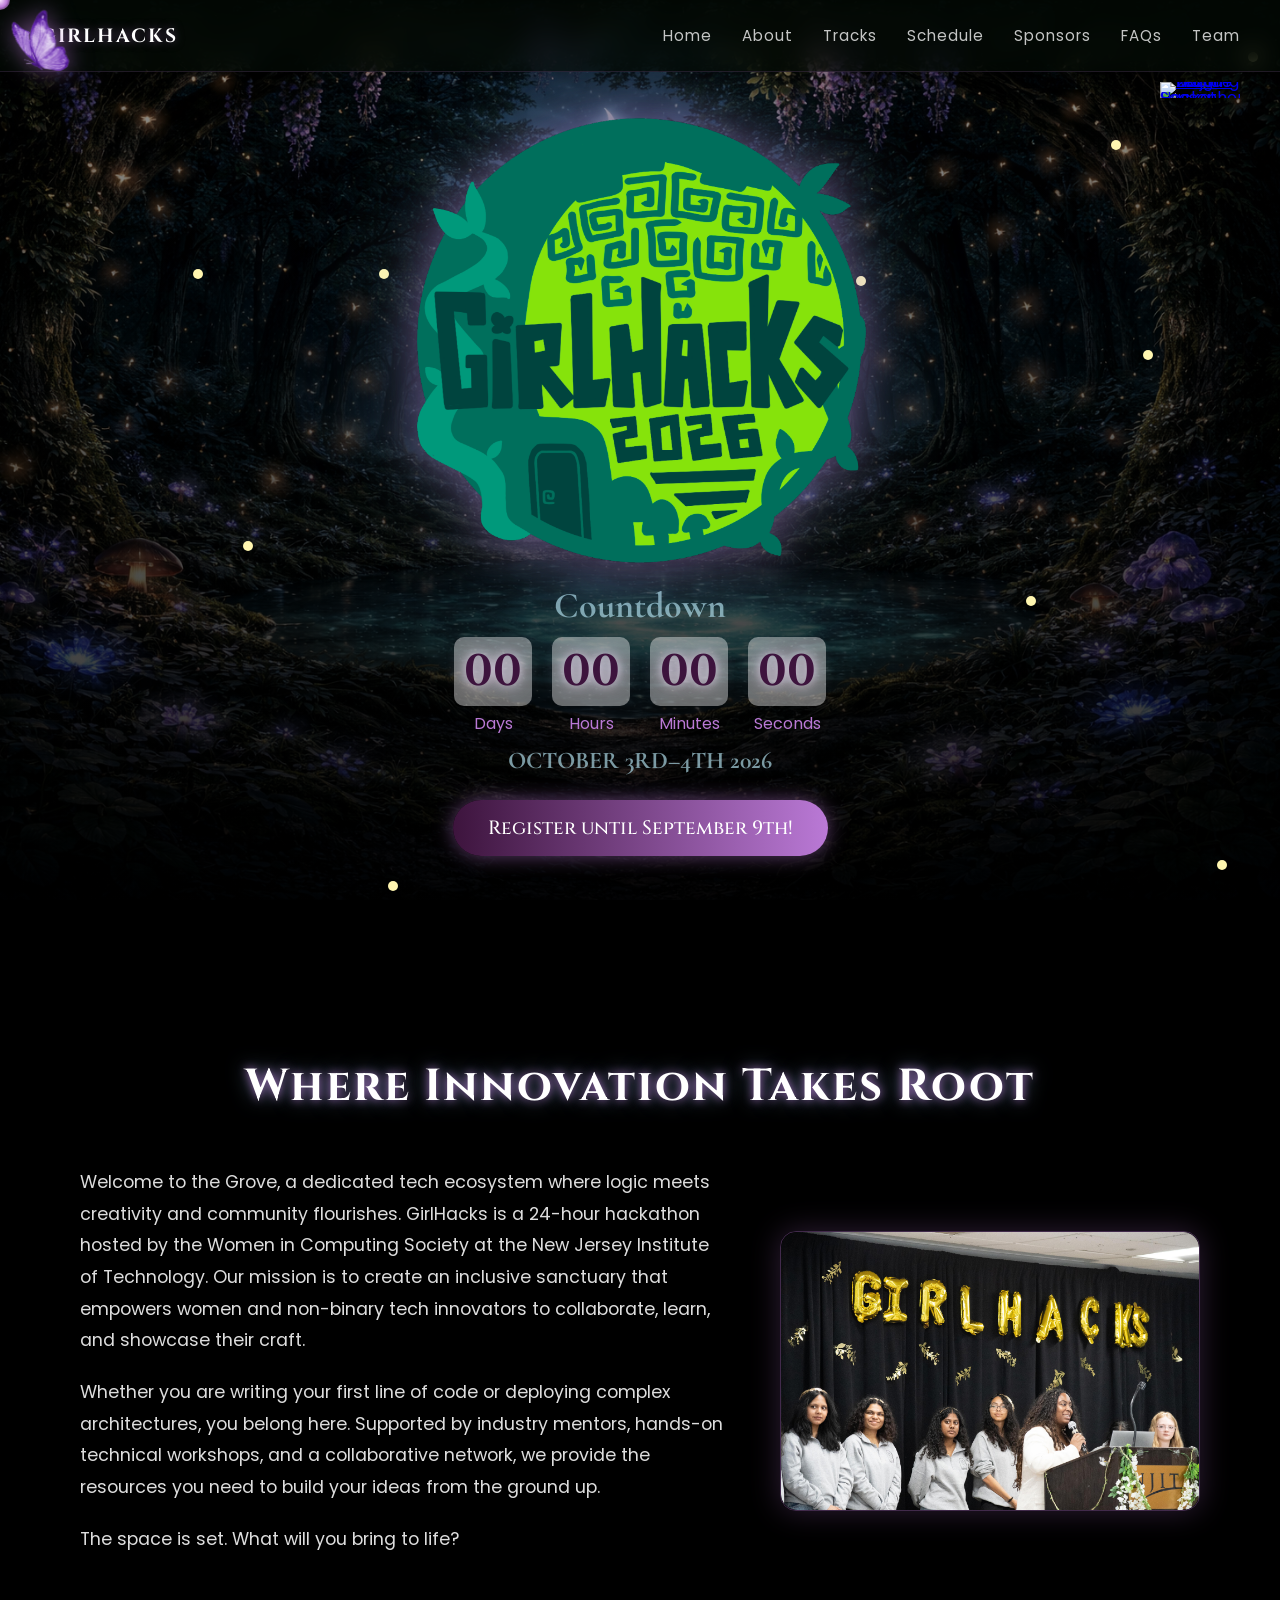
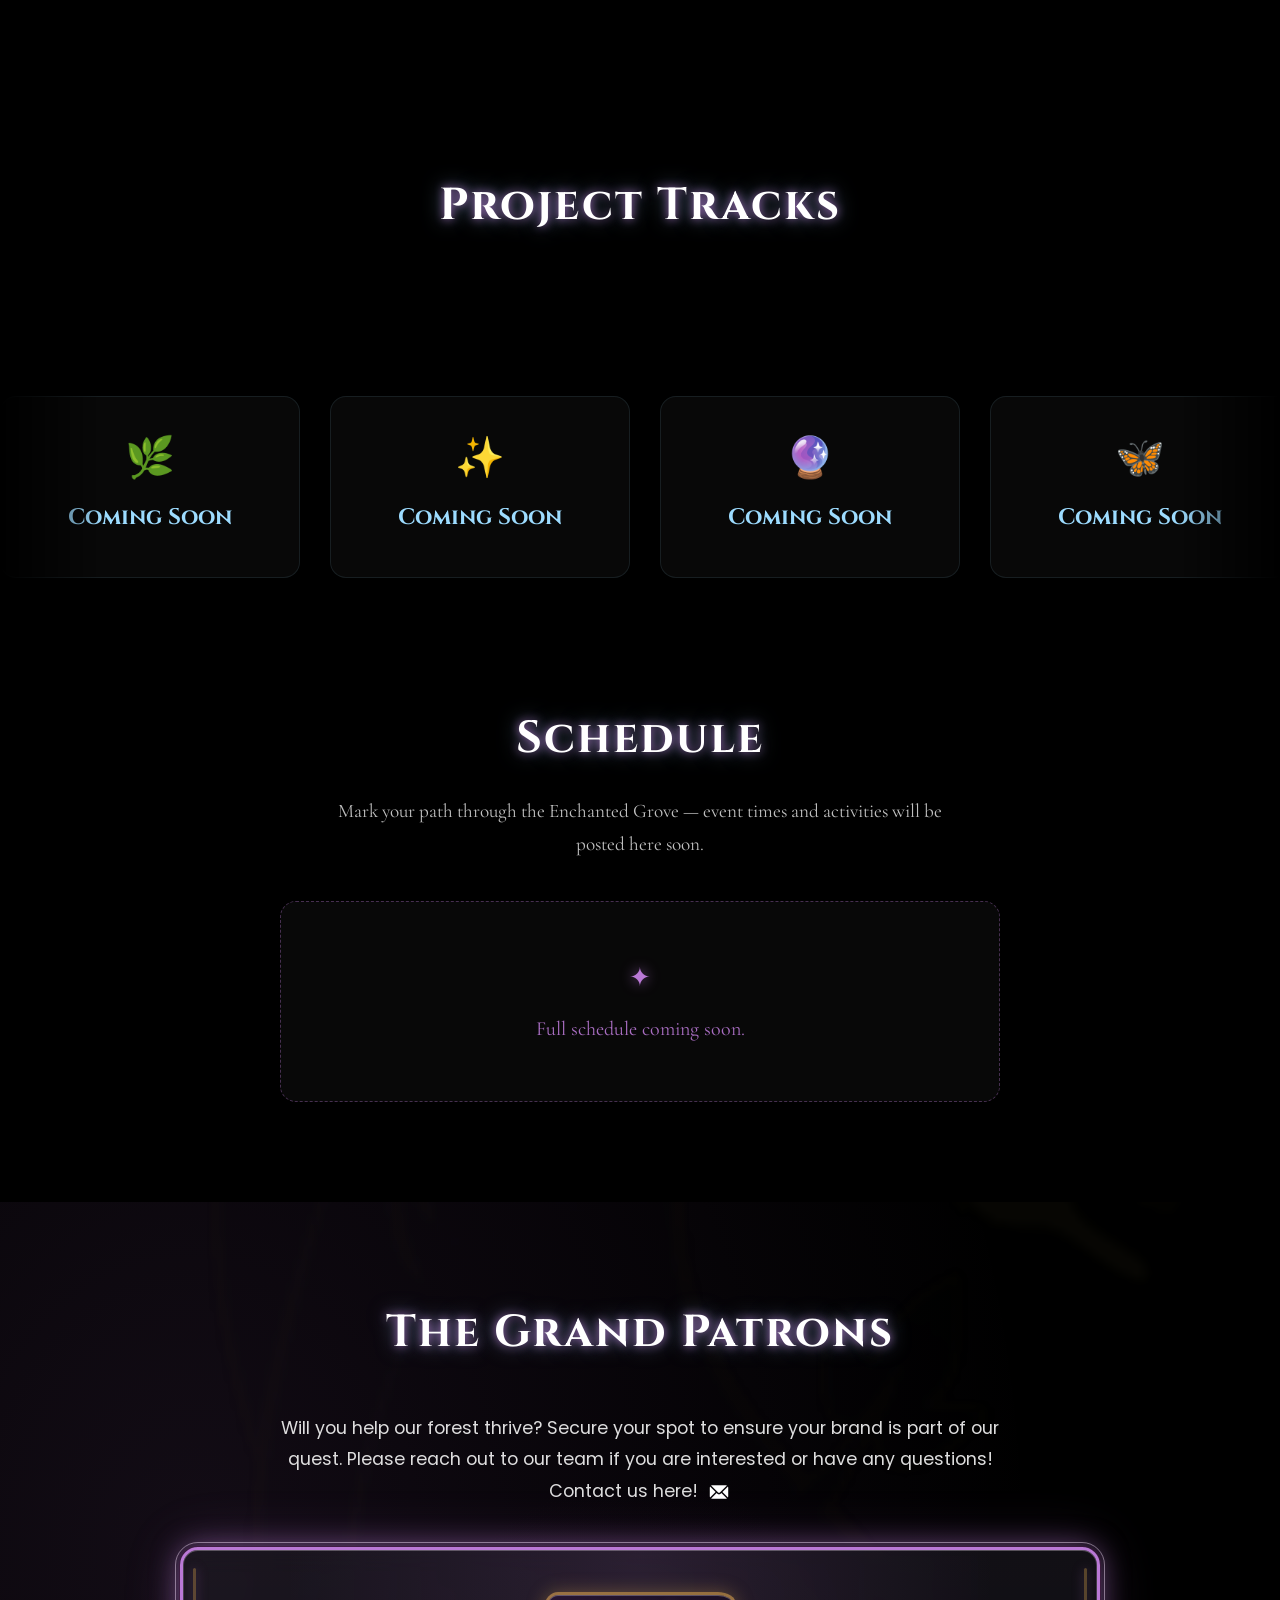
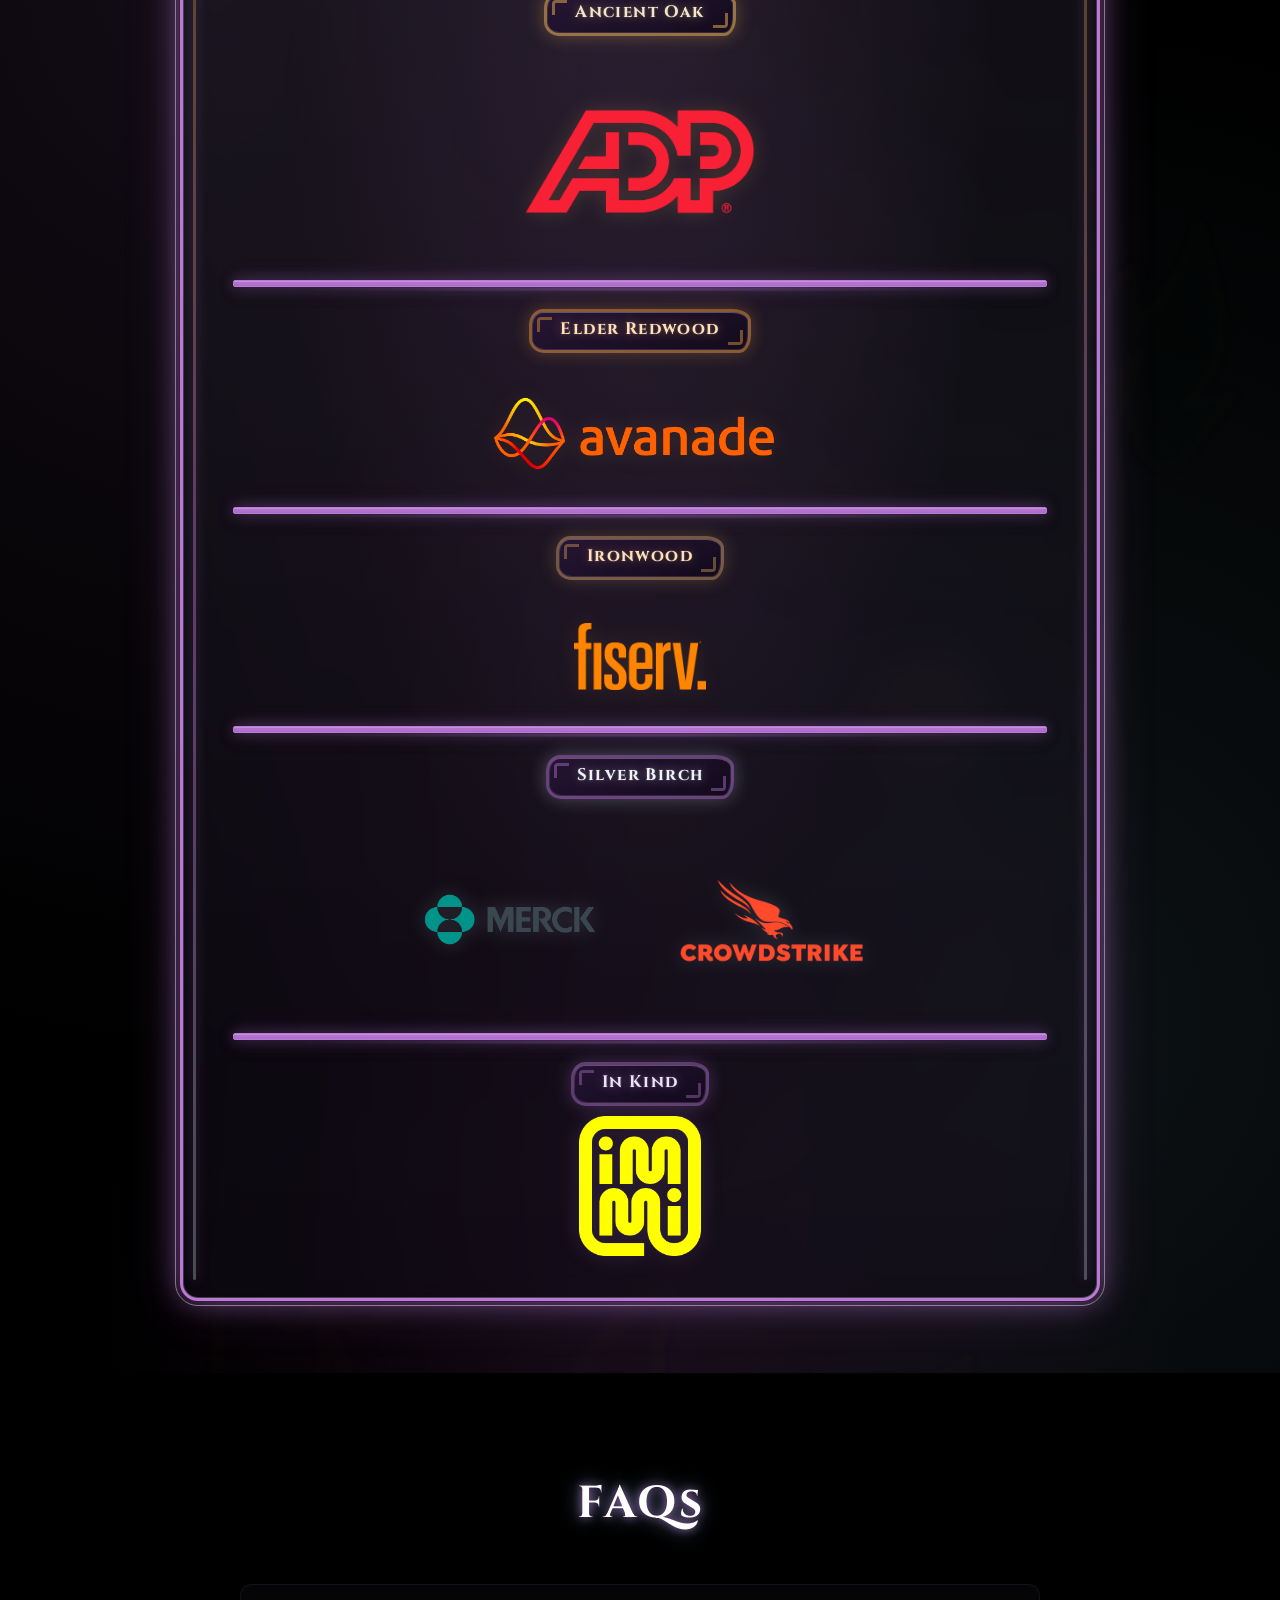
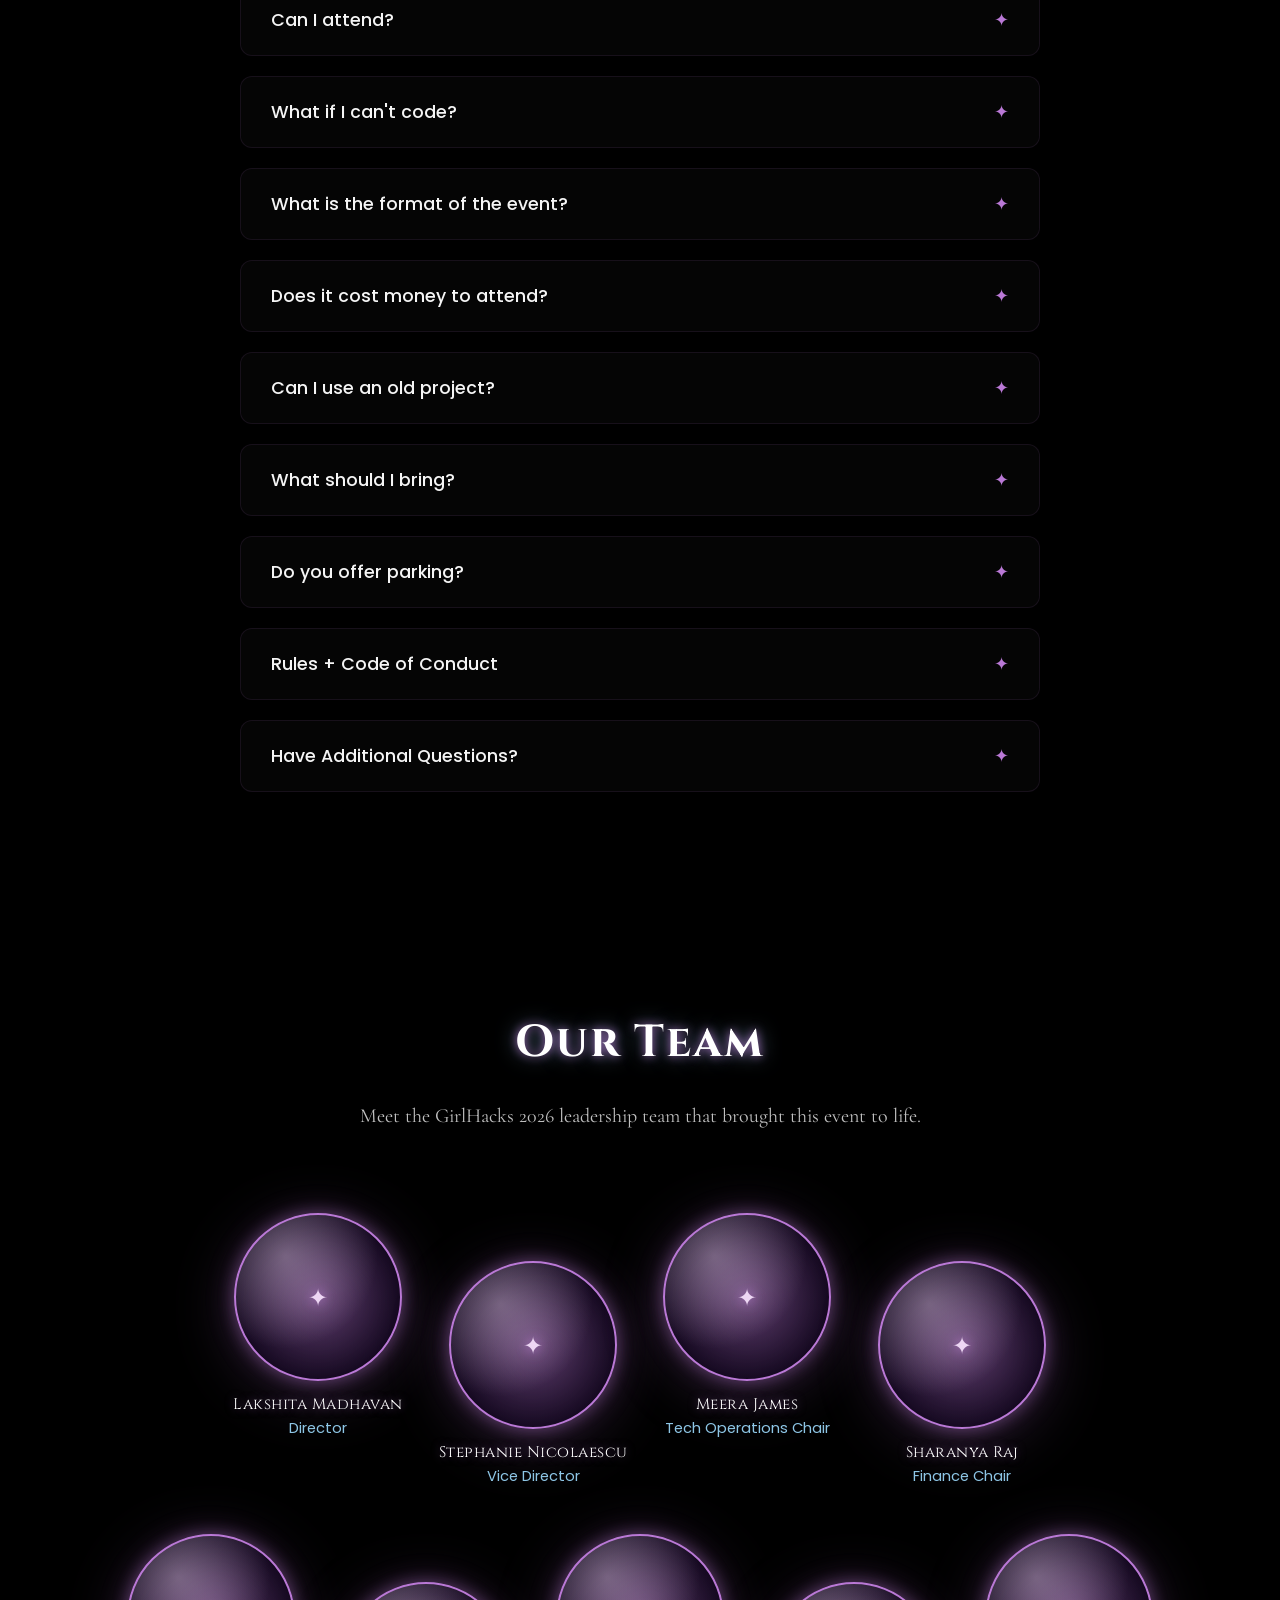
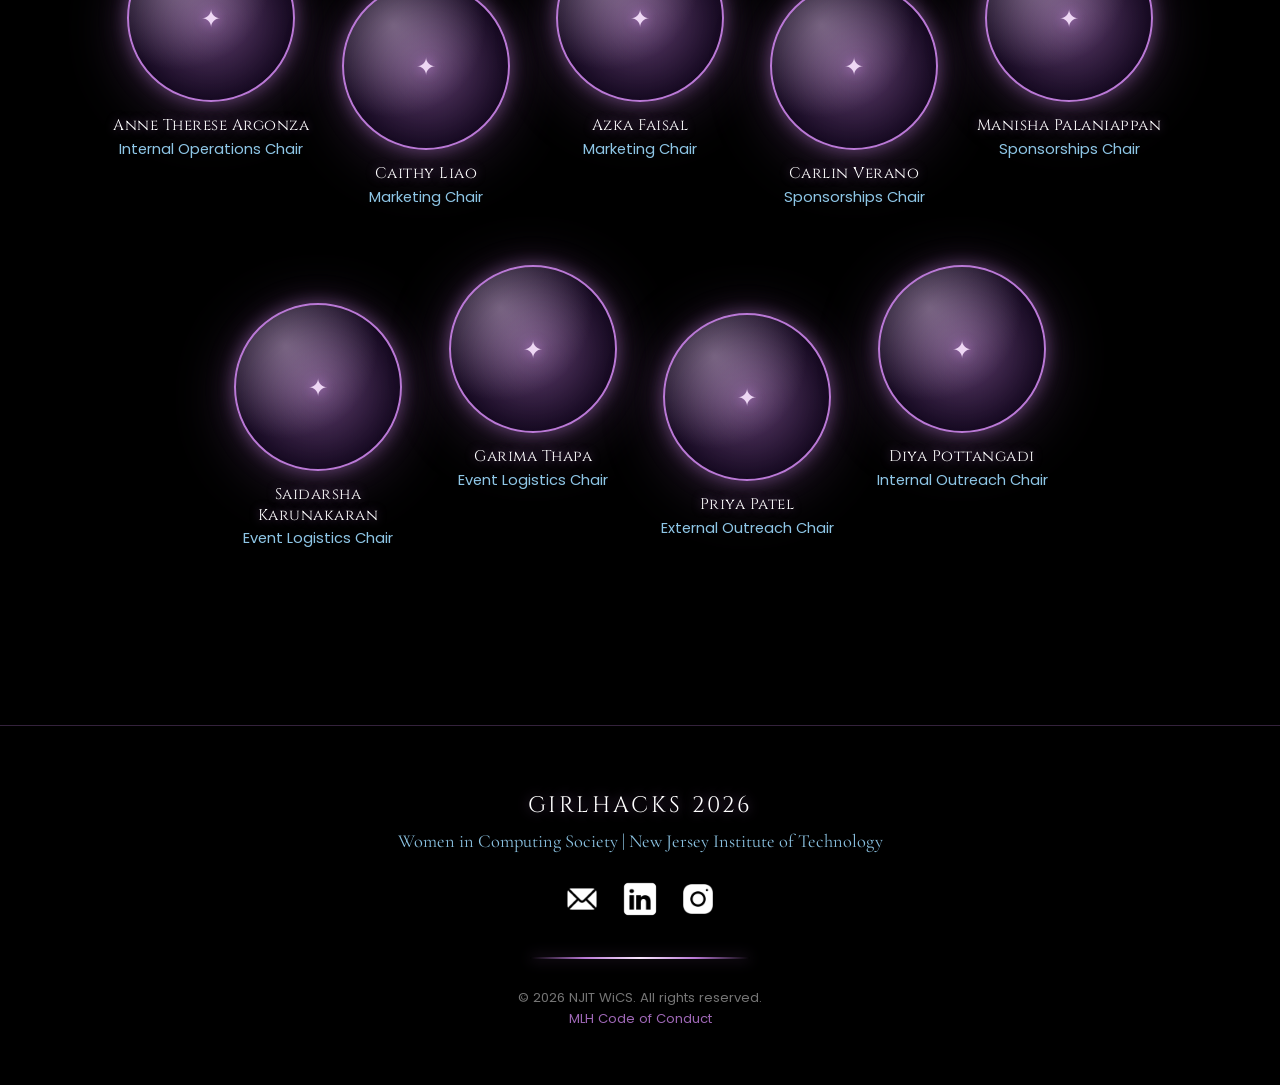
==== commit 69f1deaf: "added in kind section and links to sponsors" ====
--- a/index.html
+++ b/index.html
@@ -848,6 +848,15 @@
       --logo-size: 220px;
     }
 
+    .terrarium-shelf--inkind {
+      --shelf-pulse-soft: rgba(186, 121, 214, 0.18);
+      --shelf-pulse-strong: rgba(200, 150, 220, 0.4);
+      --shelf-label: #f0e0f8;
+      --plaque-border: rgba(186, 121, 214, 0.45);
+      --plaque-glow: rgba(186, 121, 214, 0.28);
+      --logo-size: 140px;
+    }
+
     /* Ornate wood-carved / whimsical plaque for tier titles */
     .terrarium-shelf-label {
       position: relative;
@@ -951,6 +960,9 @@
       flex-direction: column;
       align-items: center;
       outline: none;
+      color: inherit;
+      text-decoration: none;
+      cursor: pointer;
     }
 
     .sponsor-cloche:focus-visible {
@@ -975,6 +987,7 @@
     .terrarium-shelf--ironwood .sponsor-cloche-logo { animation-duration: 4.2s; animation-delay: -1.4s; }
     .terrarium-shelf--birch .sponsor-cloche-logo { animation-duration: 3.8s; animation-delay: -0.4s; }
     .terrarium-shelf--birch .sponsor-cloche:nth-child(2) .sponsor-cloche-logo { animation-delay: -1.8s; }
+    .terrarium-shelf--inkind .sponsor-cloche-logo { animation-duration: 4s; animation-delay: -1s; }
 
     .sponsor-cloche:hover .sponsor-cloche-logo,
     .sponsor-cloche:focus-within .sponsor-cloche-logo {
@@ -1057,6 +1070,10 @@
 
       .terrarium-shelf--birch {
         --logo-size: 156px;
+      }
+
+      .terrarium-shelf--inkind {
+        --logo-size: 110px;
       }
 
       .terrarium-shelf-items {
@@ -1918,11 +1935,11 @@
             <span class="terrarium-shelf-label-name">Ancient Oak</span>
           </div>
           <div class="terrarium-shelf-items">
-            <article class="sponsor-cloche" tabindex="0" aria-label="ADP, Ancient Oak sponsor">
+            <a class="sponsor-cloche" href="https://www.adp.com/" target="_blank" rel="noopener noreferrer" aria-label="ADP, Ancient Oak sponsor">
               <div class="sponsor-cloche-logo">
                 <img src="assets/ADP.png" alt="ADP" />
               </div>
-            </article>
+            </a>
           </div>
           <div class="terrarium-shelf-rail" aria-hidden="true"></div>
         </div>
@@ -1933,11 +1950,11 @@
             <span class="terrarium-shelf-label-name">Elder Redwood</span>
           </div>
           <div class="terrarium-shelf-items">
-            <article class="sponsor-cloche" tabindex="0" aria-label="Avanade, Elder Redwood sponsor">
+            <a class="sponsor-cloche" href="https://www.avanade.com/en-us" target="_blank" rel="noopener noreferrer" aria-label="Avanade, Elder Redwood sponsor">
               <div class="sponsor-cloche-logo">
                 <img src="assets/Avanade%20Color%20Logo%20RGB.png" alt="Avanade" />
               </div>
-            </article>
+            </a>
           </div>
           <div class="terrarium-shelf-rail" aria-hidden="true"></div>
         </div>
@@ -1948,32 +1965,47 @@
             <span class="terrarium-shelf-label-name">Ironwood</span>
           </div>
           <div class="terrarium-shelf-items">
-            <article class="sponsor-cloche is-dark-logo" tabindex="0" aria-label="Fiserv, Ironwood sponsor">
+            <a class="sponsor-cloche is-dark-logo" href="https://www.fiserv.com/en.html" target="_blank" rel="noopener noreferrer" aria-label="Fiserv, Ironwood sponsor">
               <div class="sponsor-cloche-logo">
                 <img src="assets/Fiserv.png" alt="Fiserv" />
               </div>
-            </article>
+            </a>
           </div>
           <div class="terrarium-shelf-rail" aria-hidden="true"></div>
         </div>
 
-        <!-- Bottom shelf: Silver Birch -->
-        <div class="terrarium-shelf terrarium-shelf--birch" data-shelf="bottom">
+        <!-- Shelf 4: Silver Birch -->
+        <div class="terrarium-shelf terrarium-shelf--birch" data-shelf="birch">
           <div class="terrarium-shelf-label">
             <span class="terrarium-shelf-label-name">Silver Birch</span>
           </div>
           <div class="terrarium-shelf-items">
-            <article class="sponsor-cloche" tabindex="0" aria-label="Merck, Silver Birch sponsor">
+            <a class="sponsor-cloche" href="https://www.merck.com/" target="_blank" rel="noopener noreferrer" aria-label="Merck, Silver Birch sponsor">
               <div class="sponsor-cloche-logo">
                 <img src="assets/02852_Merck_Logo_Horizontal_Teal%26Grey_RGB.png" alt="Merck" />
               </div>
-            </article>
-
-            <article class="sponsor-cloche" tabindex="0" aria-label="Crowdstrike, Silver Birch sponsor">
+            </a>
+
+            <a class="sponsor-cloche" href="https://www.crowdstrike.com/en-us/" target="_blank" rel="noopener noreferrer" aria-label="Crowdstrike, Silver Birch sponsor">
               <div class="sponsor-cloche-logo">
                 <img src="assets/crowdstrike-logo.png" alt="Crowdstrike" />
               </div>
-            </article>
+            </a>
+          </div>
+          <div class="terrarium-shelf-rail" aria-hidden="true"></div>
+        </div>
+
+        <!-- Bottom shelf: In Kind -->
+        <div class="terrarium-shelf terrarium-shelf--inkind" data-shelf="bottom">
+          <div class="terrarium-shelf-label">
+            <span class="terrarium-shelf-label-name">In Kind</span>
+          </div>
+          <div class="terrarium-shelf-items">
+            <a class="sponsor-cloche" href="https://immieats.com/" target="_blank" rel="noopener noreferrer" aria-label="IMMI, In Kind sponsor">
+              <div class="sponsor-cloche-logo">
+                <img src="assets/IMMI_LOGO_YELLOW_RGB_1600px.png" alt="IMMI" />
+              </div>
+            </a>
           </div>
         </div>
       </div>
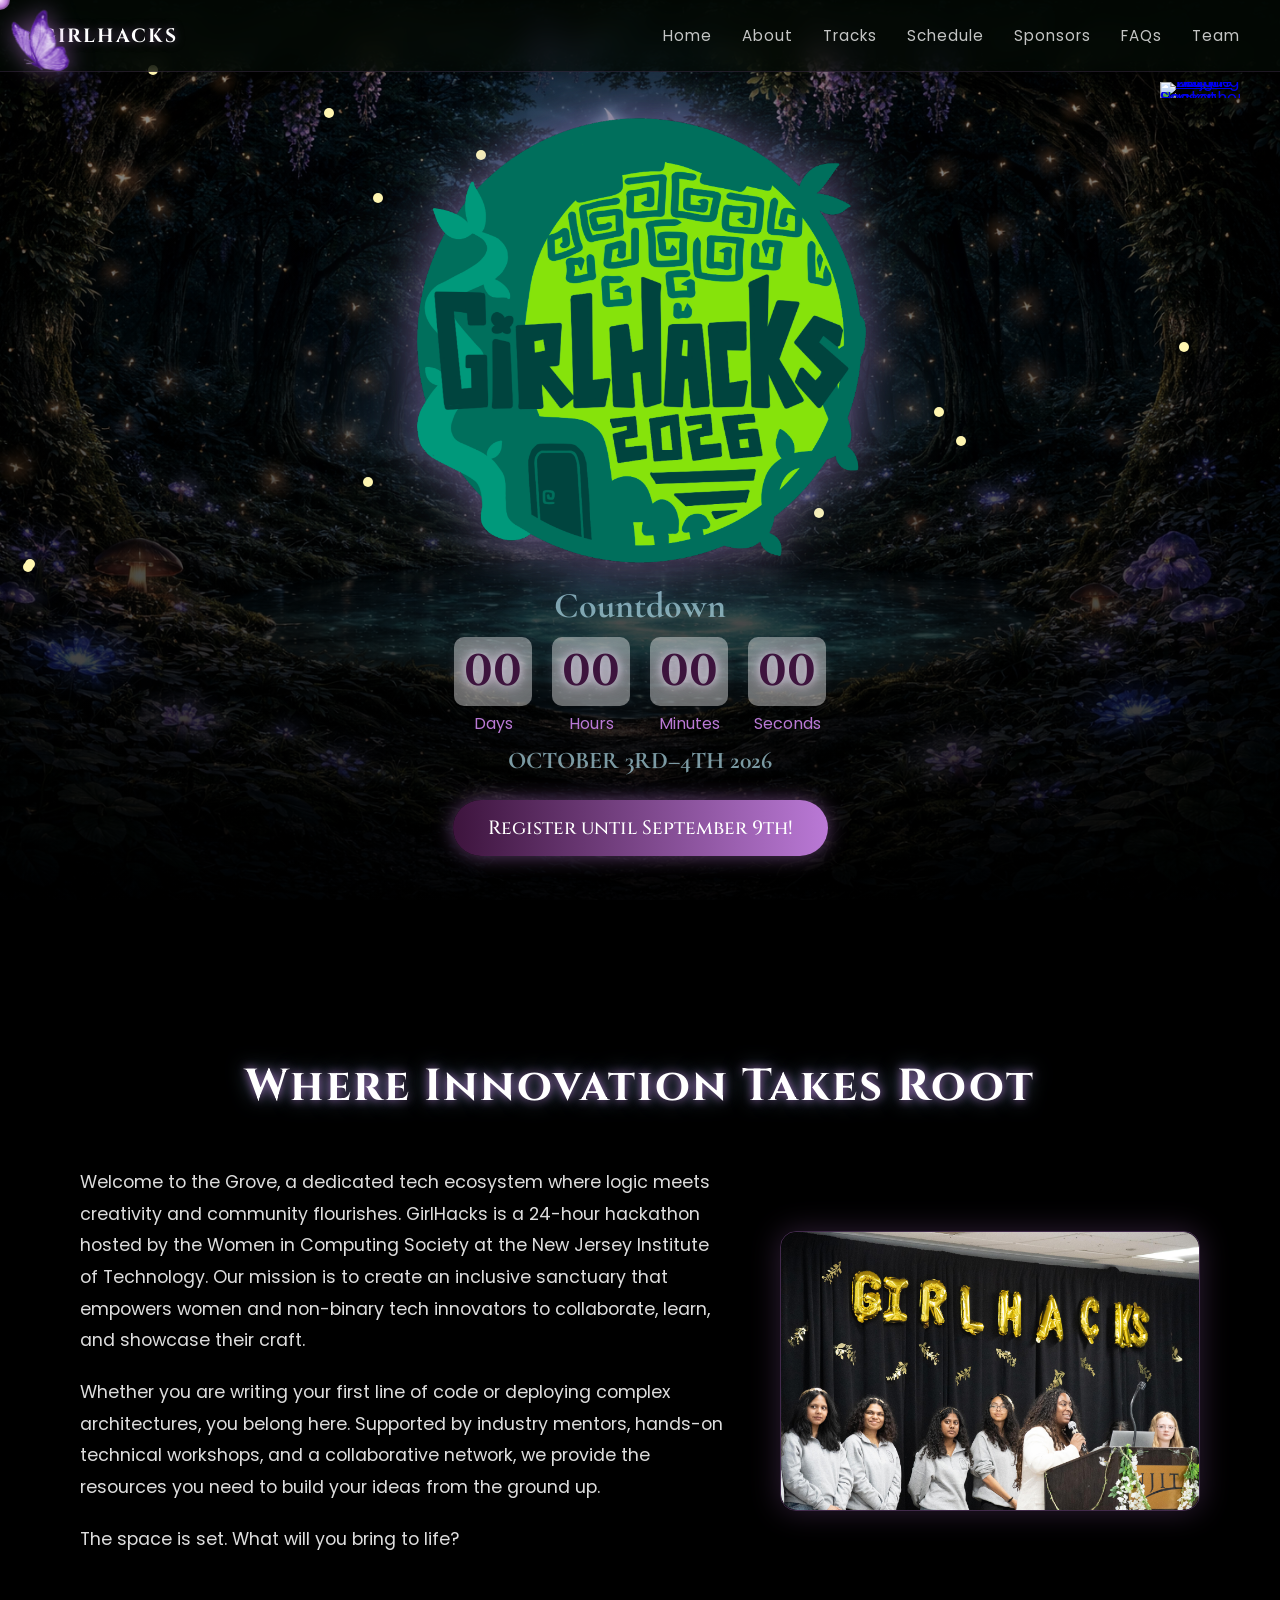
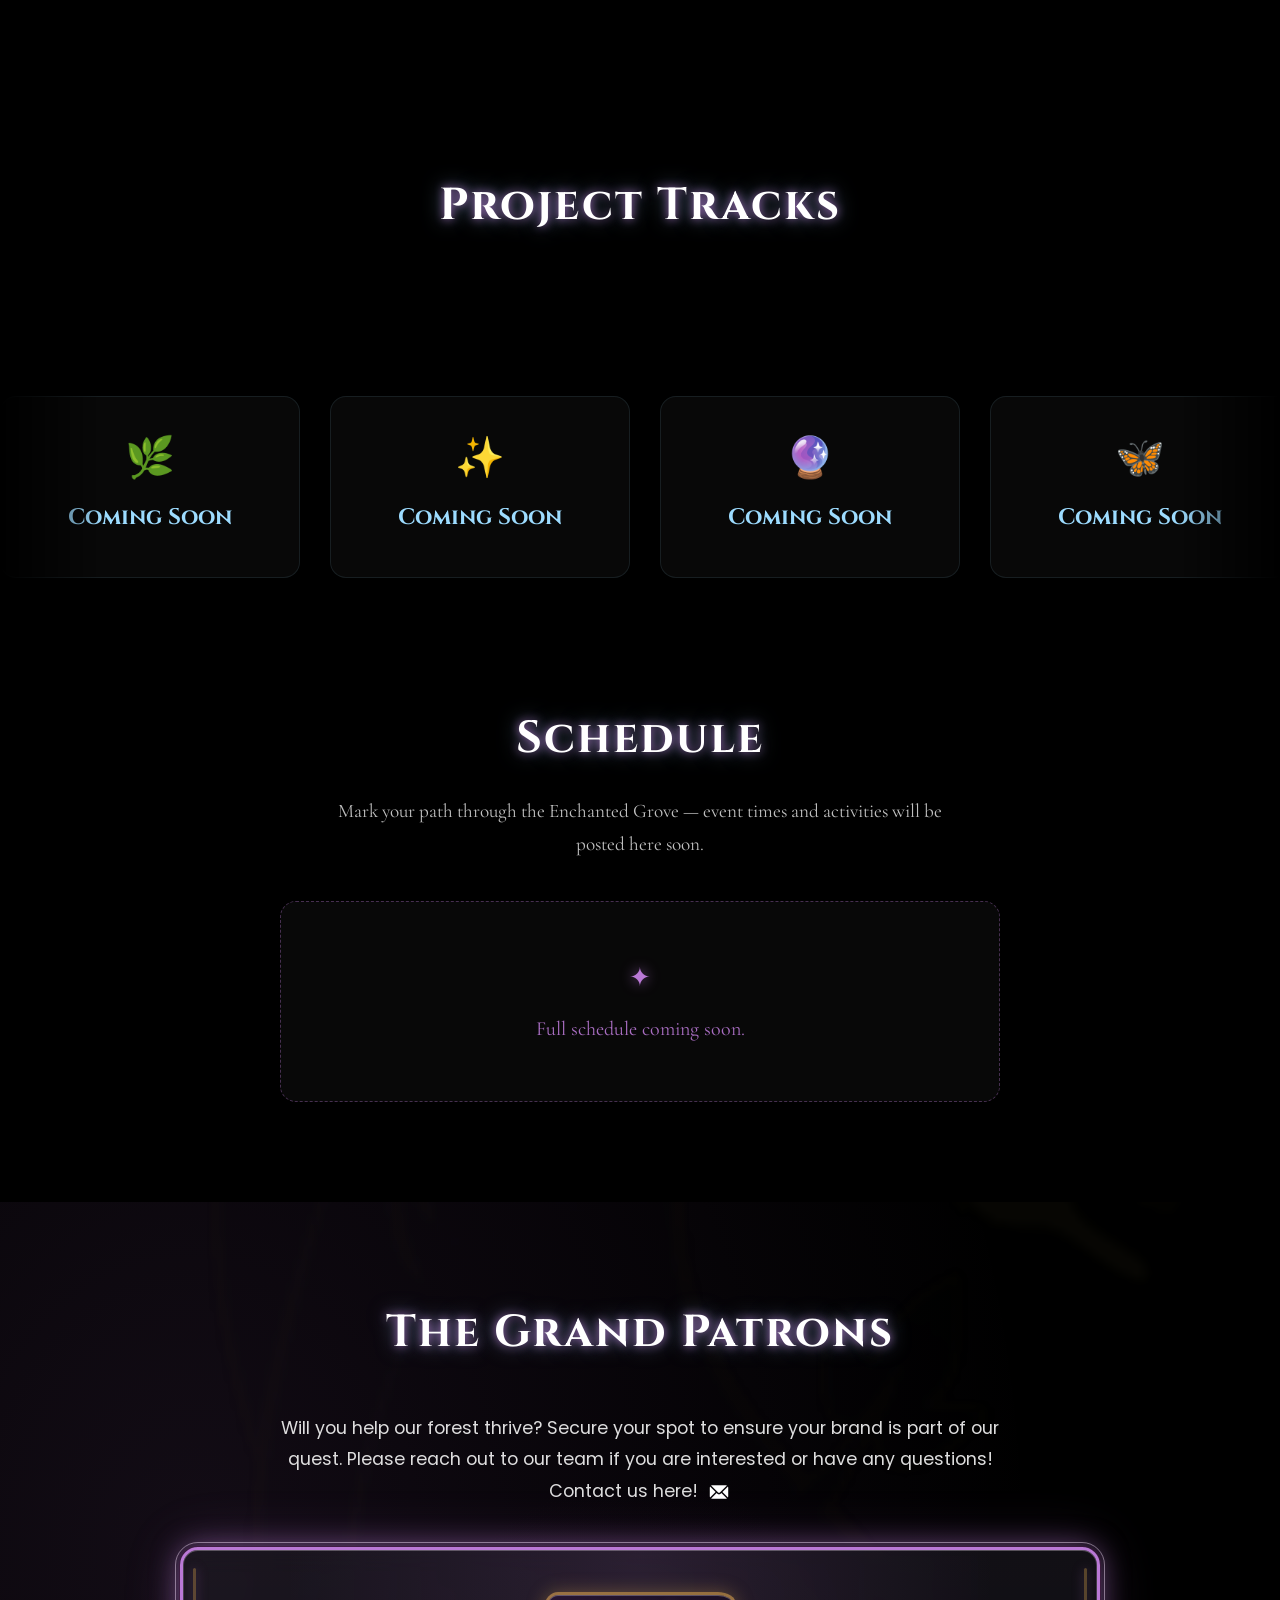
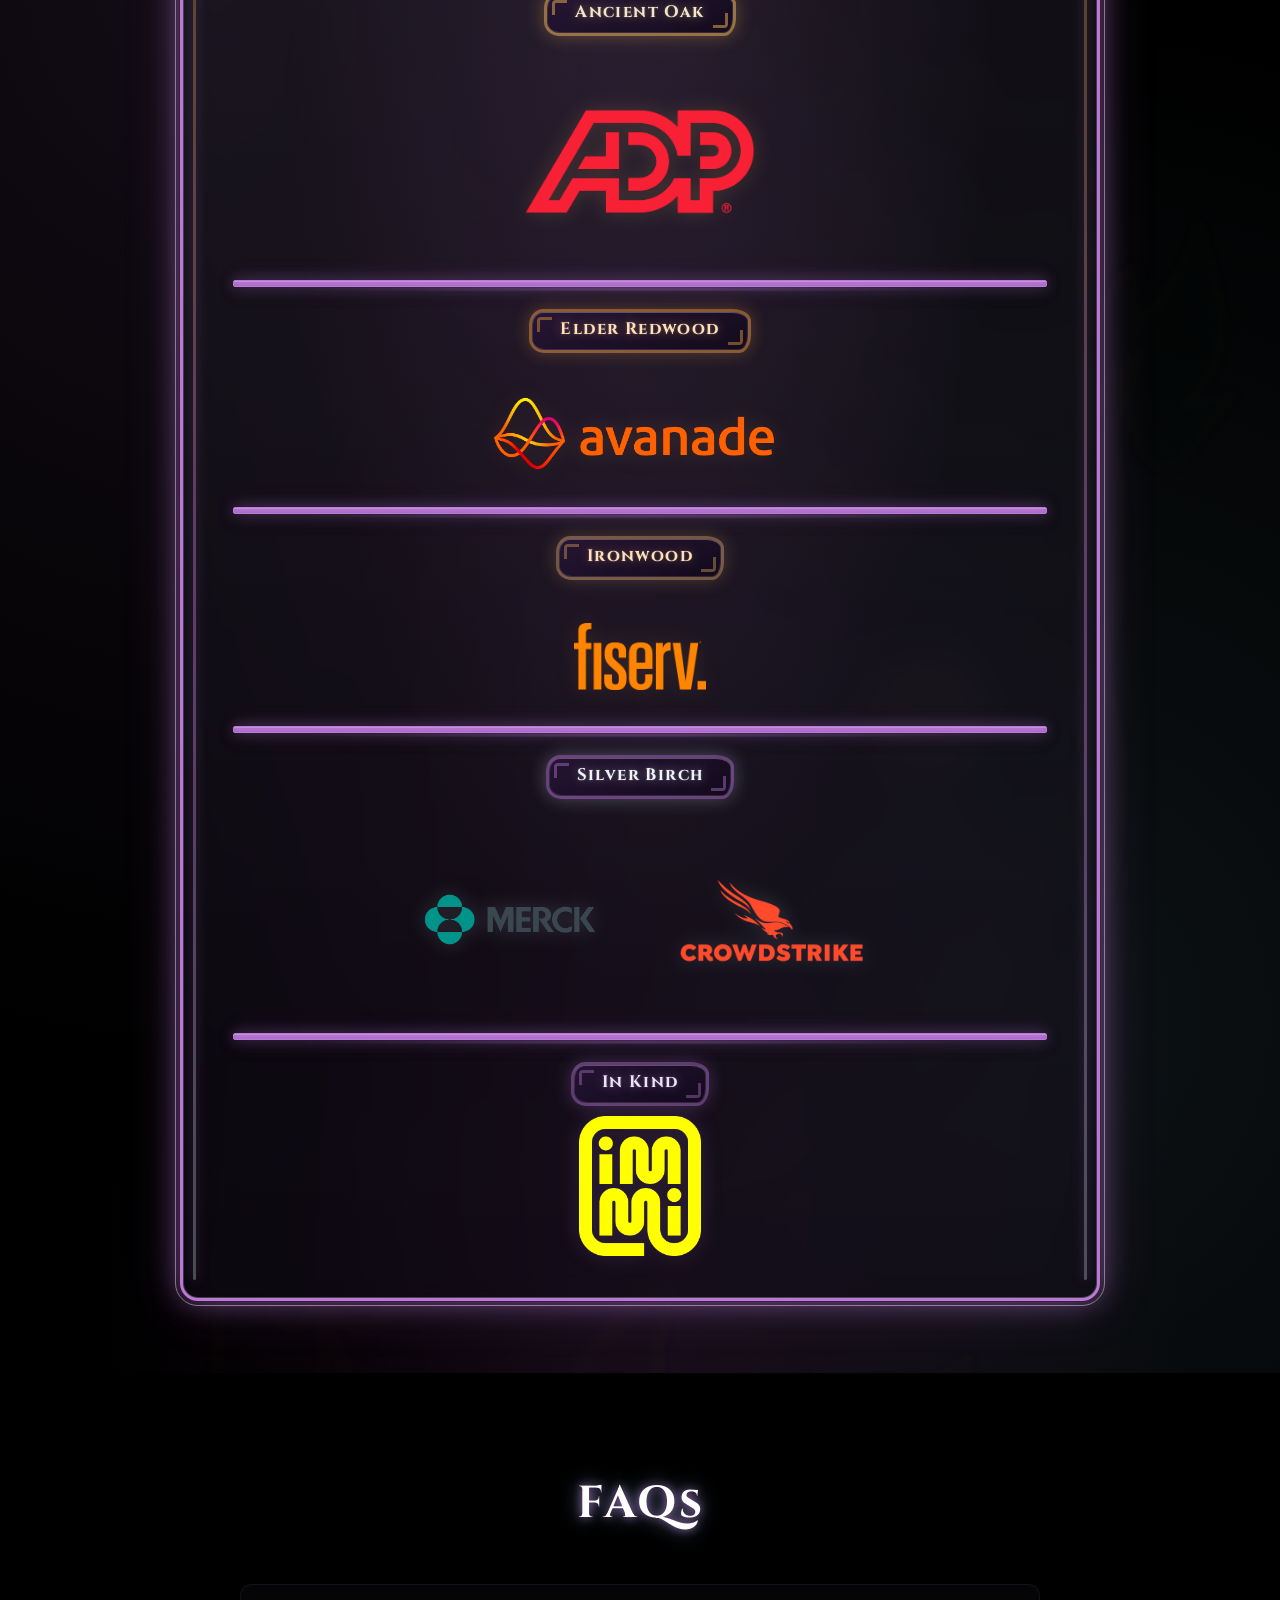
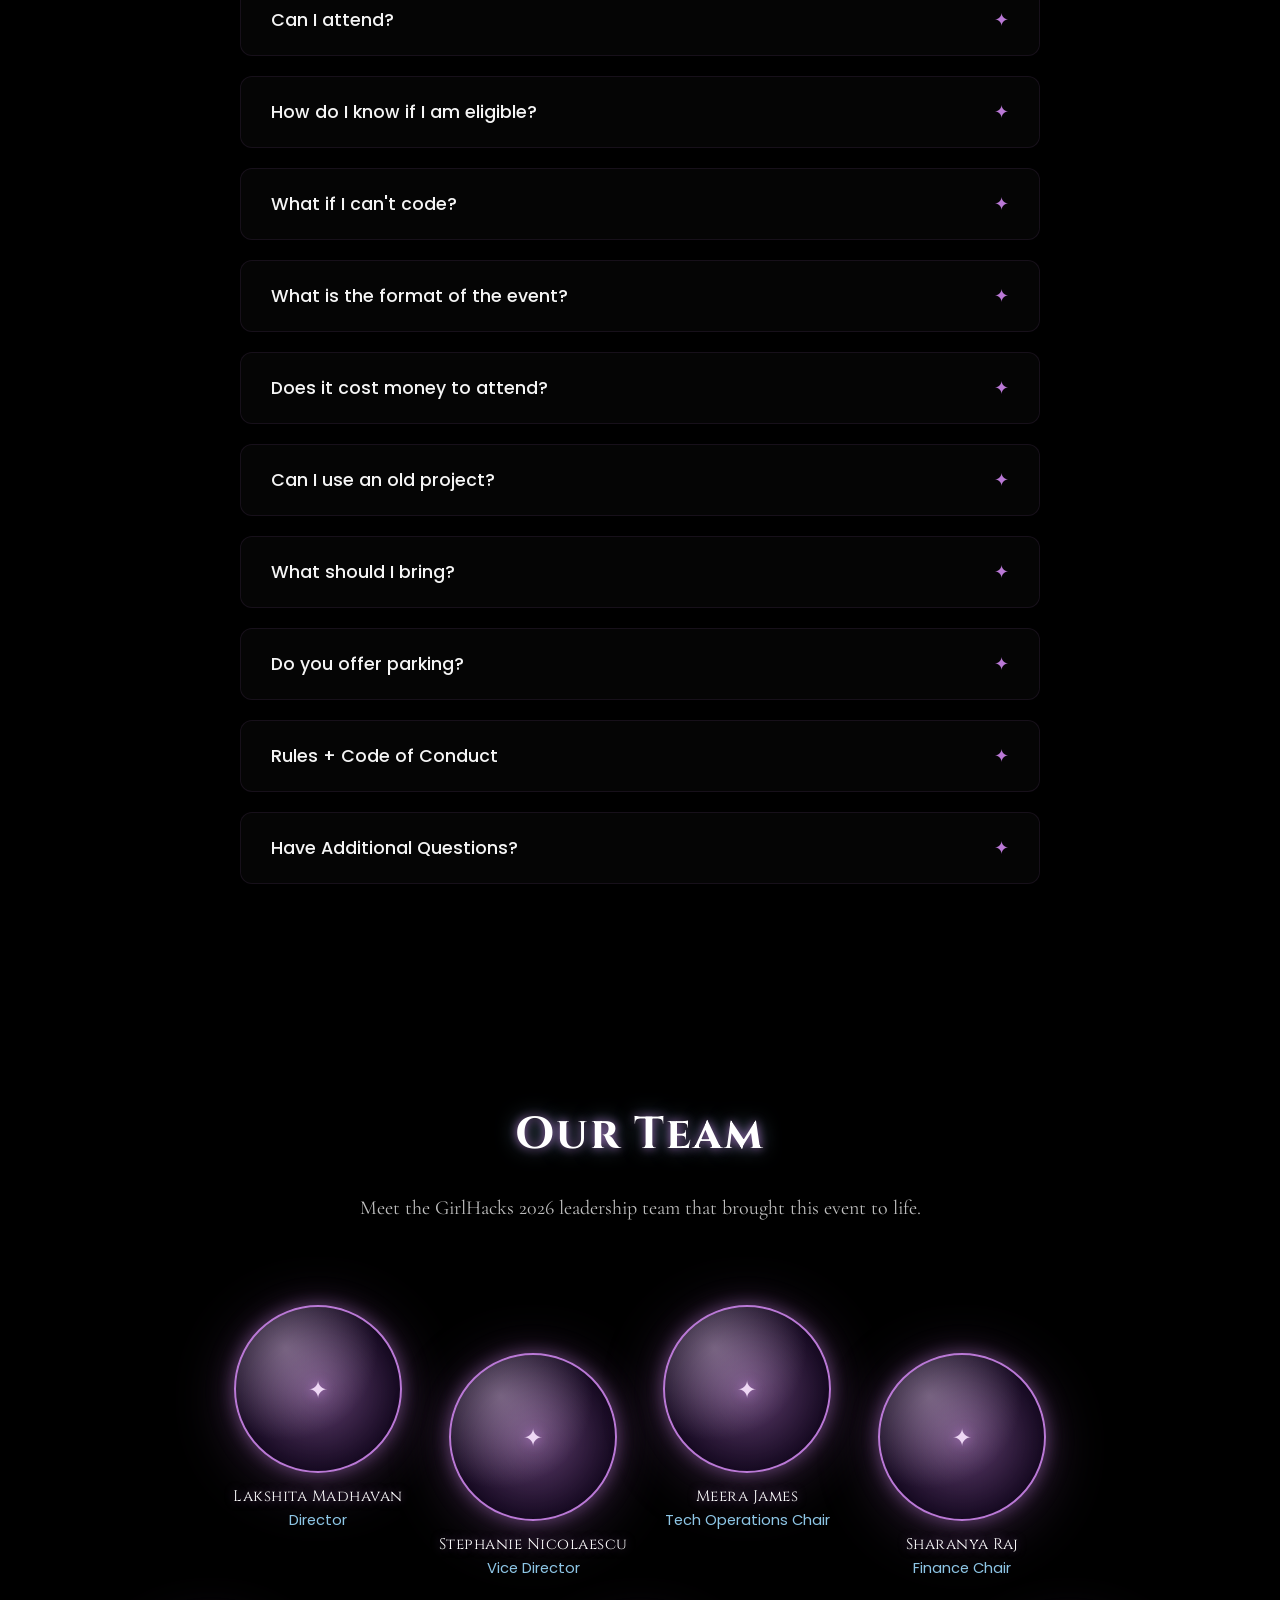
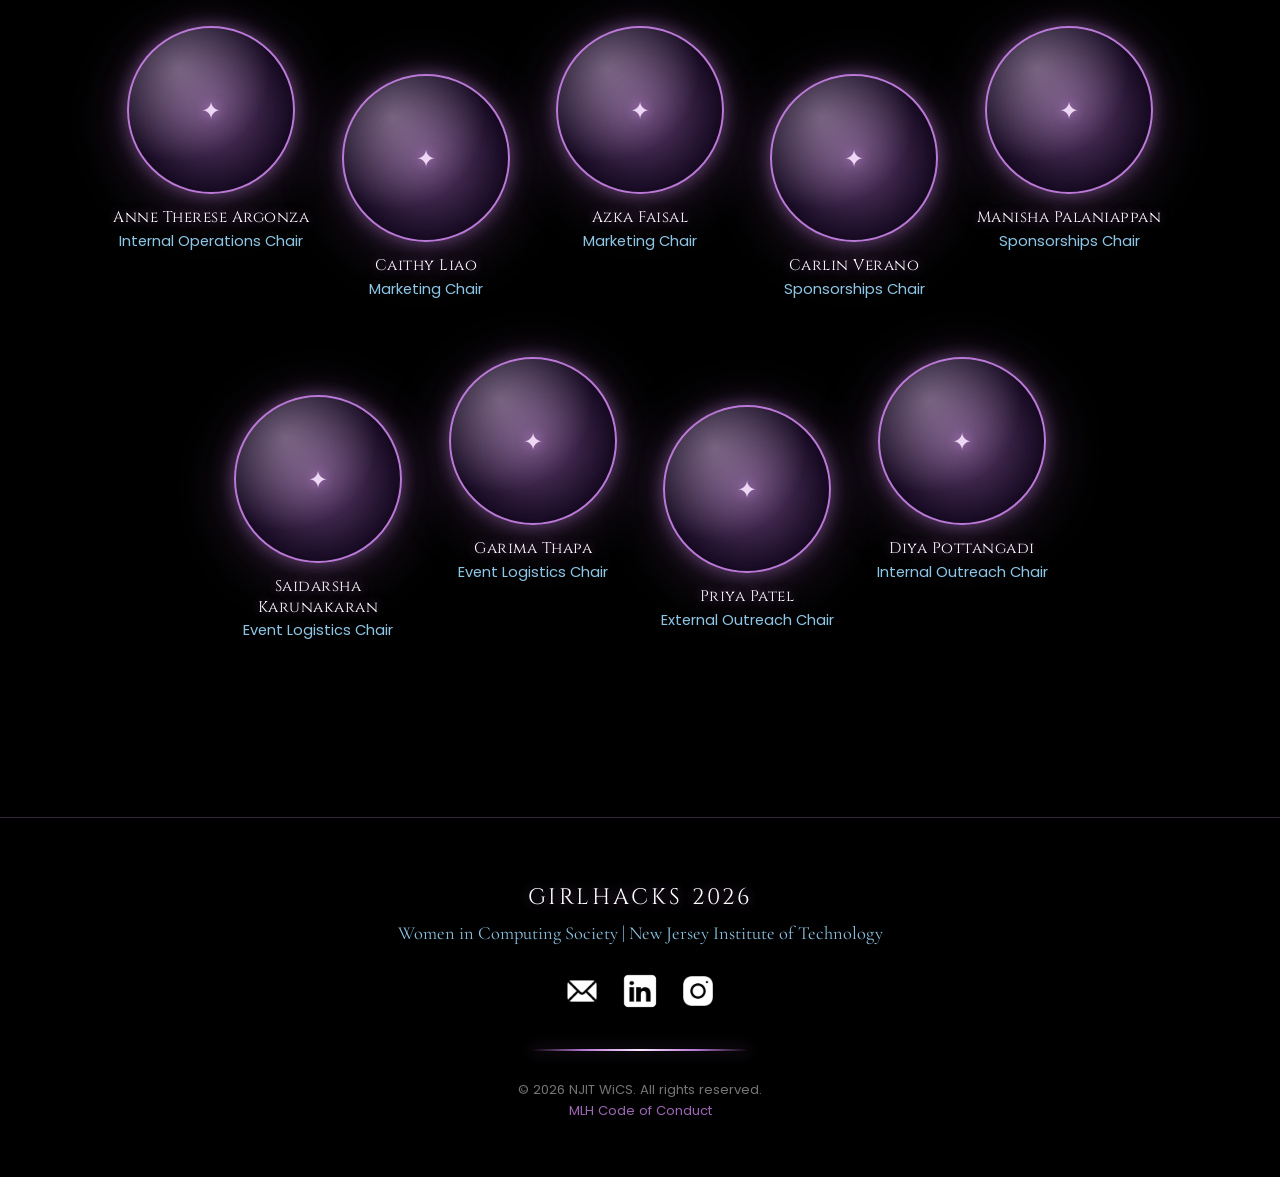
==== commit dae8d2f9: "added eligibility faq" ====
--- a/index.html
+++ b/index.html
@@ -2022,6 +2022,10 @@
         <div class="faq-item">
           <div class="faq-question">Can I attend?</div>
           <div class="faq-answer"><p>All genders and identities are welcome to attend the hackathon! It is an all-inclusive hackathon with a primary focus on supporting women and non-binary hackers!</p></div>
+        </div>
+        <div class="faq-item">
+          <div class="faq-question">How do I know if I am eligible?</div>
+          <div class="faq-answer"><p>As long as you are an NJIT student (even if a minor) you are eligible. As for other schools, you must be over 18.</p></div>
         </div>
         <div class="faq-item">
           <div class="faq-question">What if I can't code?</div>
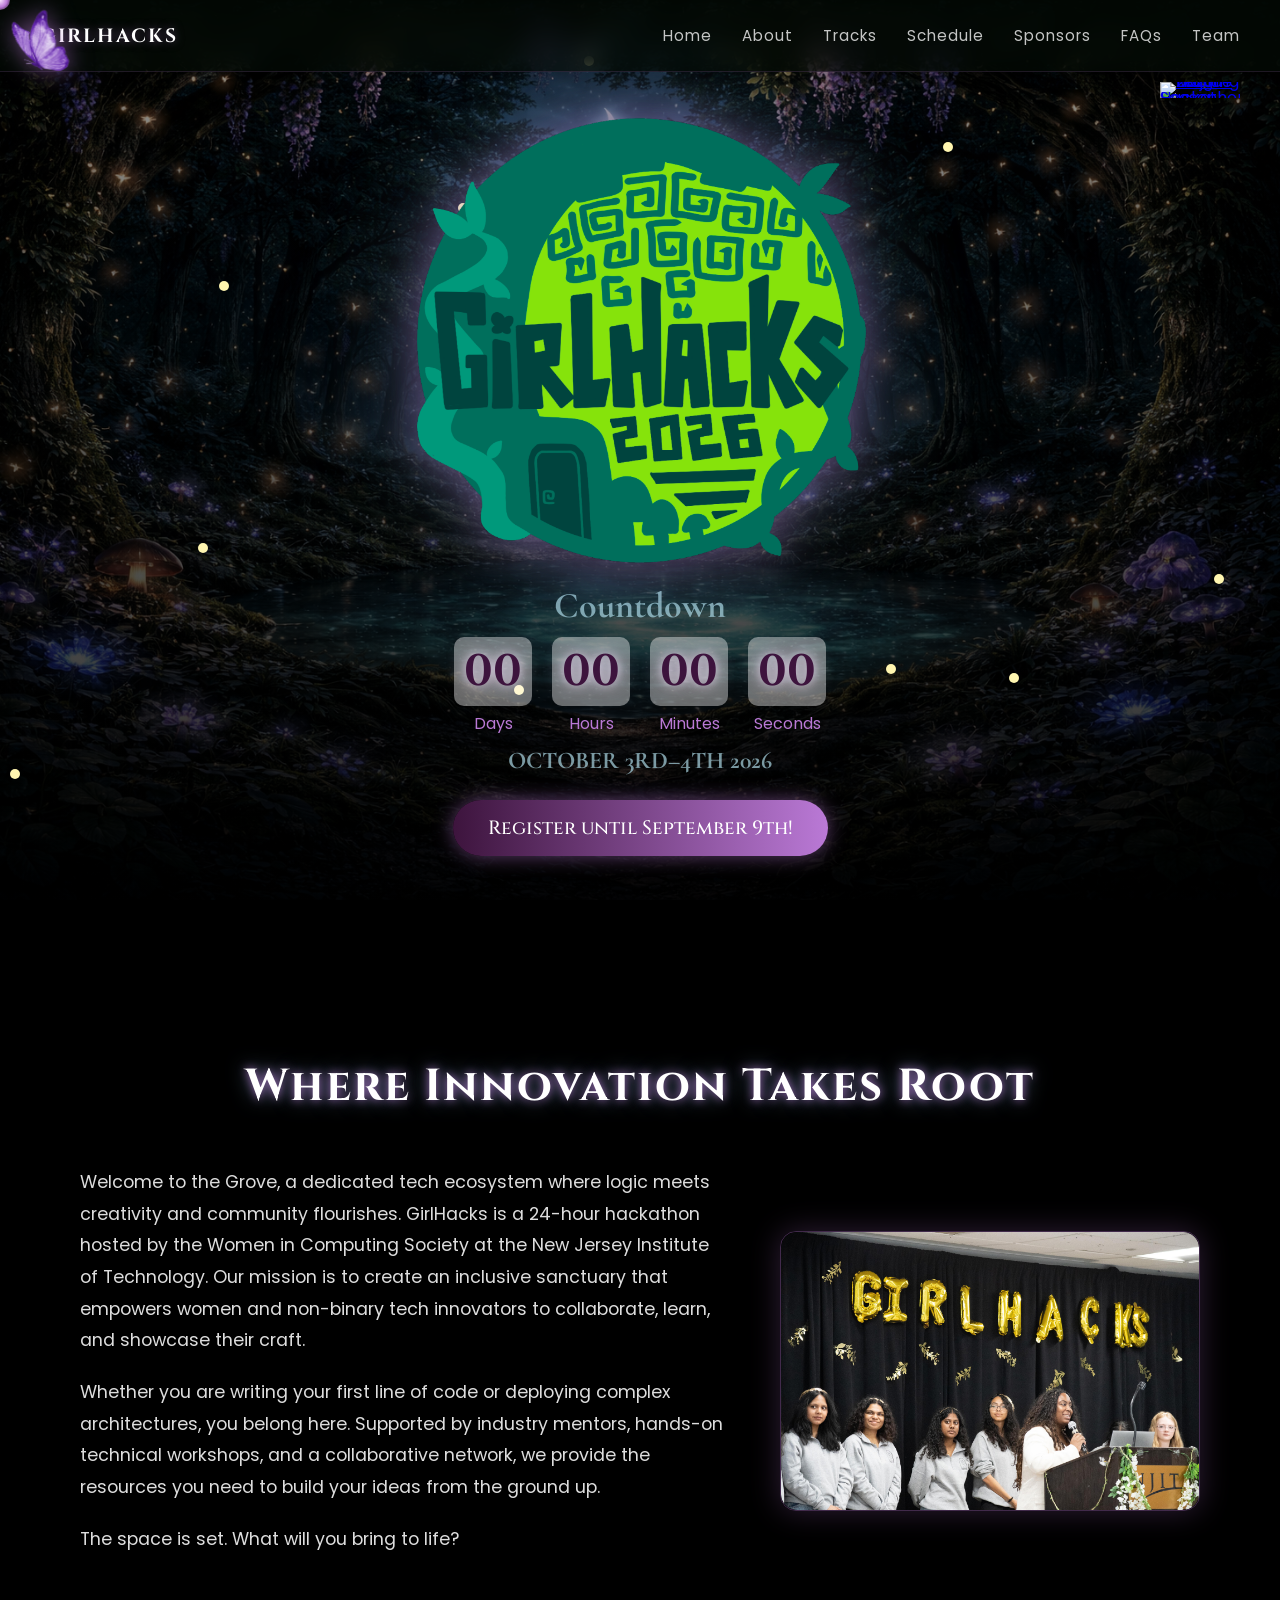
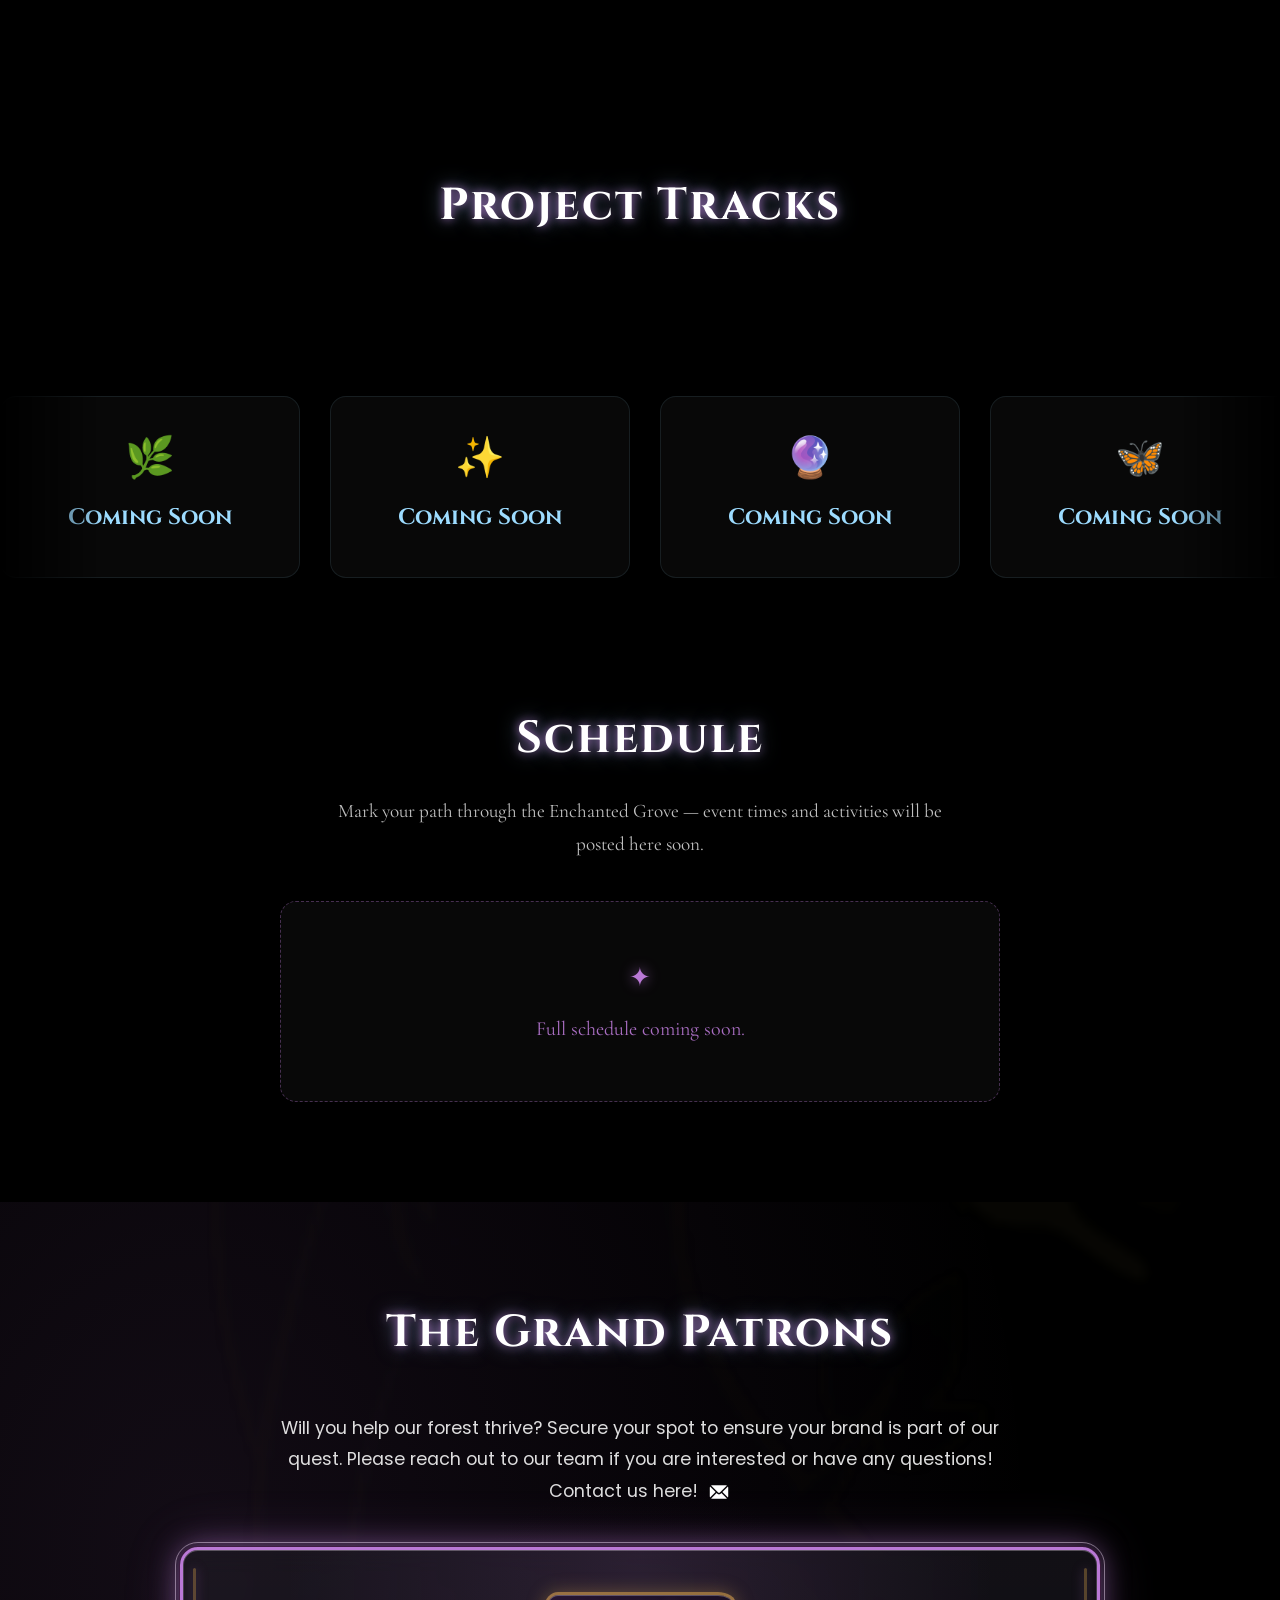
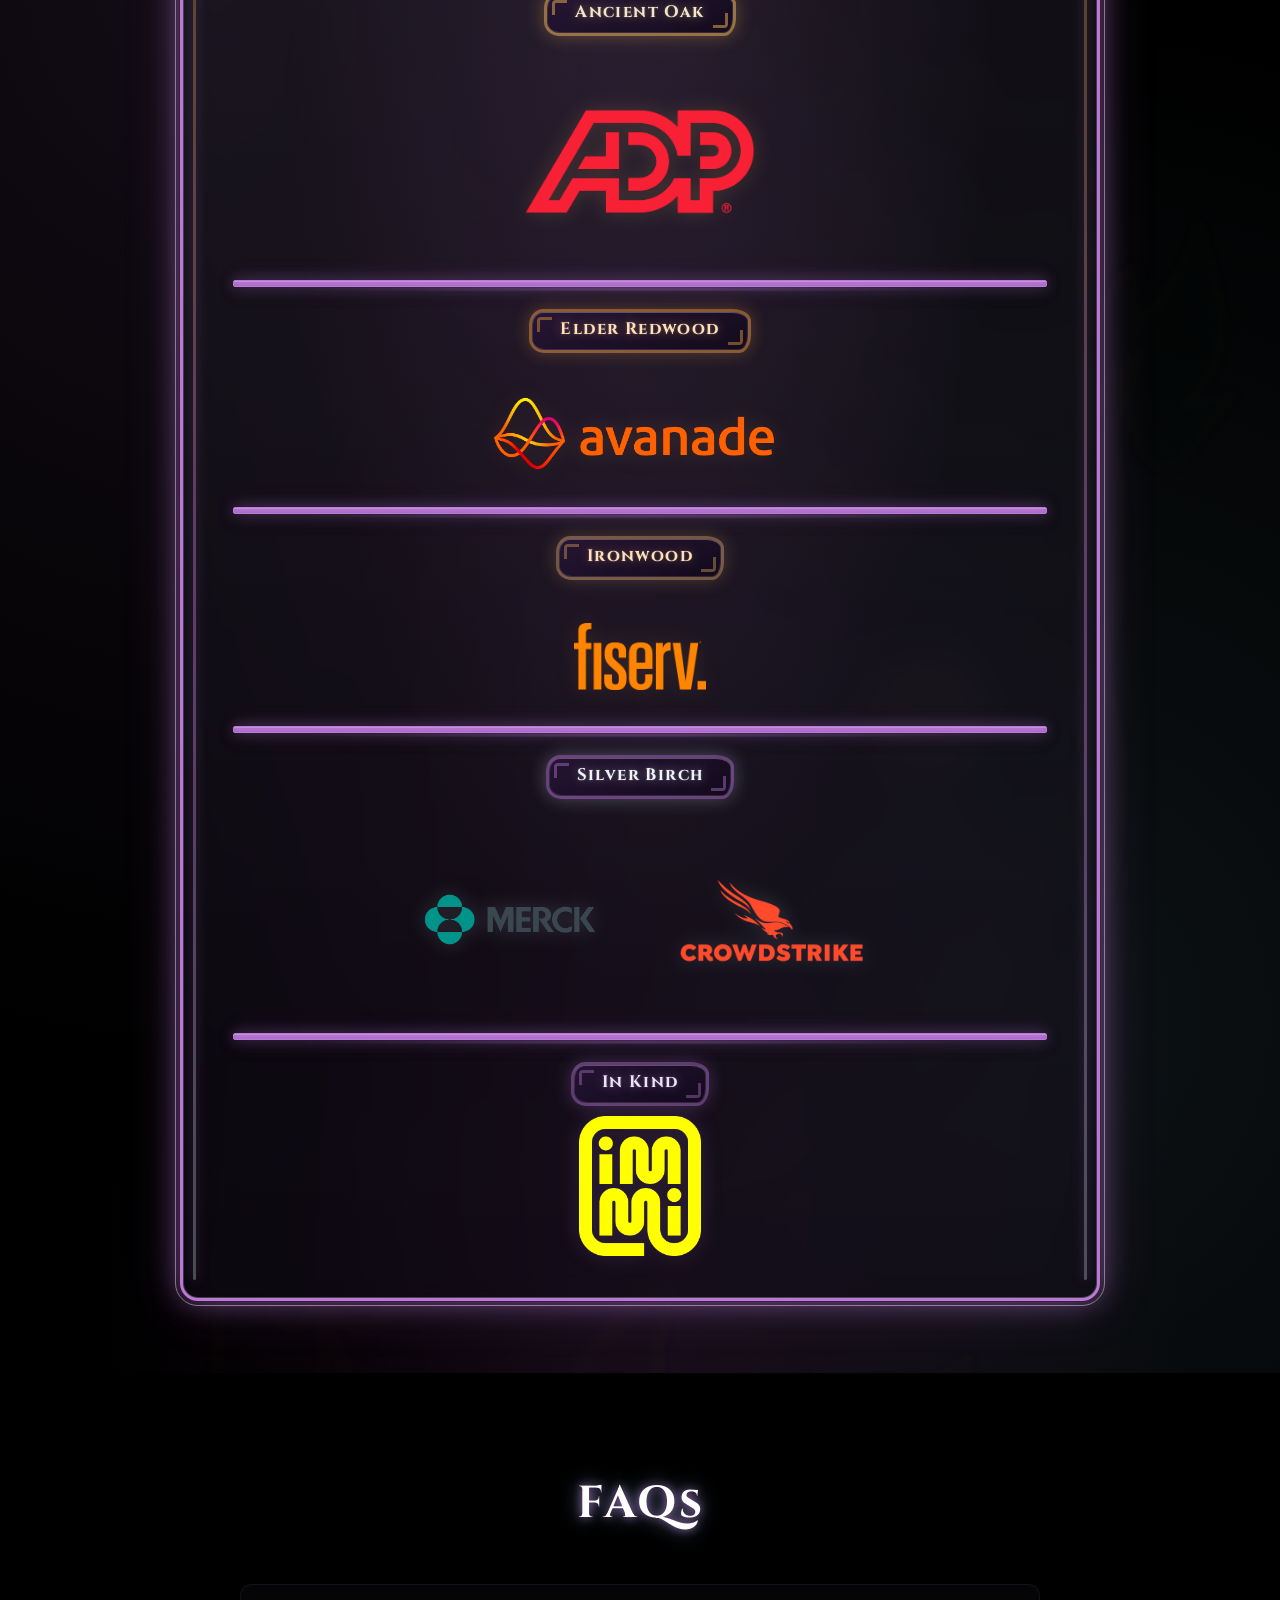
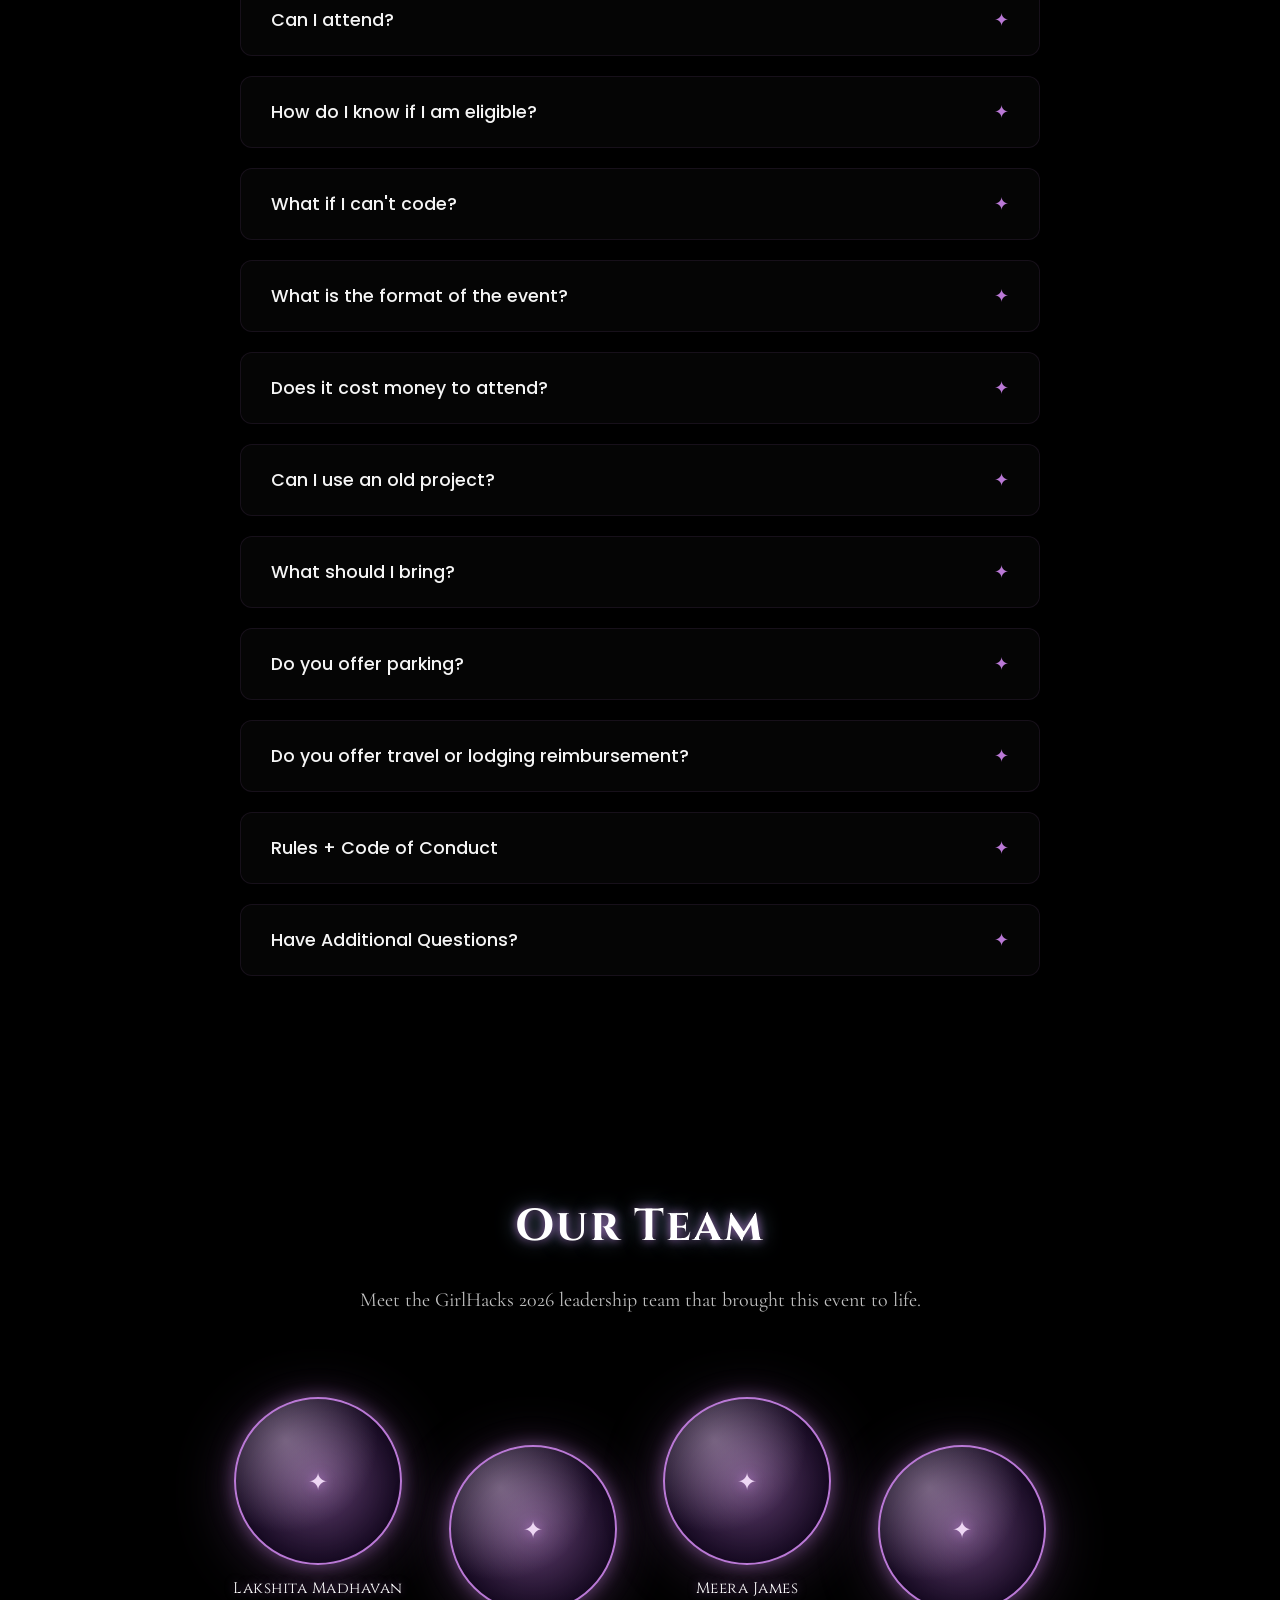
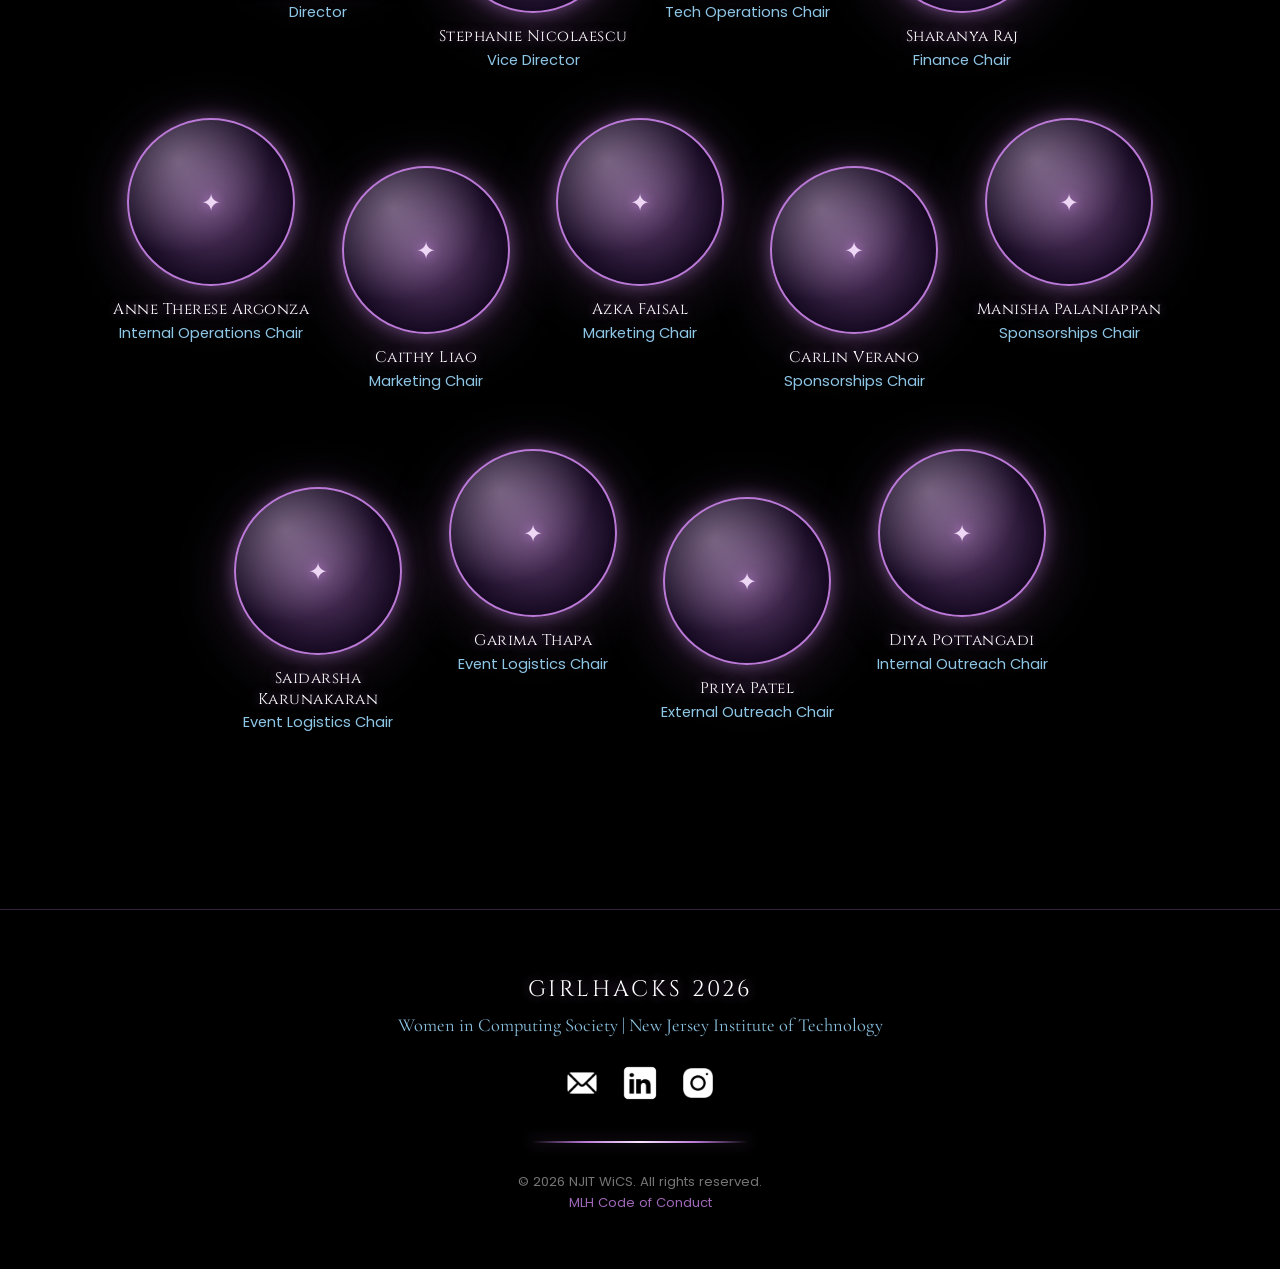
==== commit 28e696f8: "added travel reimbursement faq" ====
--- a/index.html
+++ b/index.html
@@ -2052,6 +2052,10 @@
         <div class="faq-item">
           <div class="faq-question">Do you offer parking?</div>
           <div class="faq-answer"><p>Yes, free overnight parking will be available to hackers at the NJIT parking deck located at 42 Wilsey St, Newark NJ.</p></div>
+        </div>
+        <div class="faq-item">
+          <div class="faq-question">Do you offer travel or lodging reimbursement?</div>
+          <div class="faq-answer"><p>We are unable to provide or reimburse travel, transportation, or lodging expenses for attendees.</p></div>
         </div>
         <div class="faq-item">
           <div class="faq-question">Rules + Code of Conduct</div>
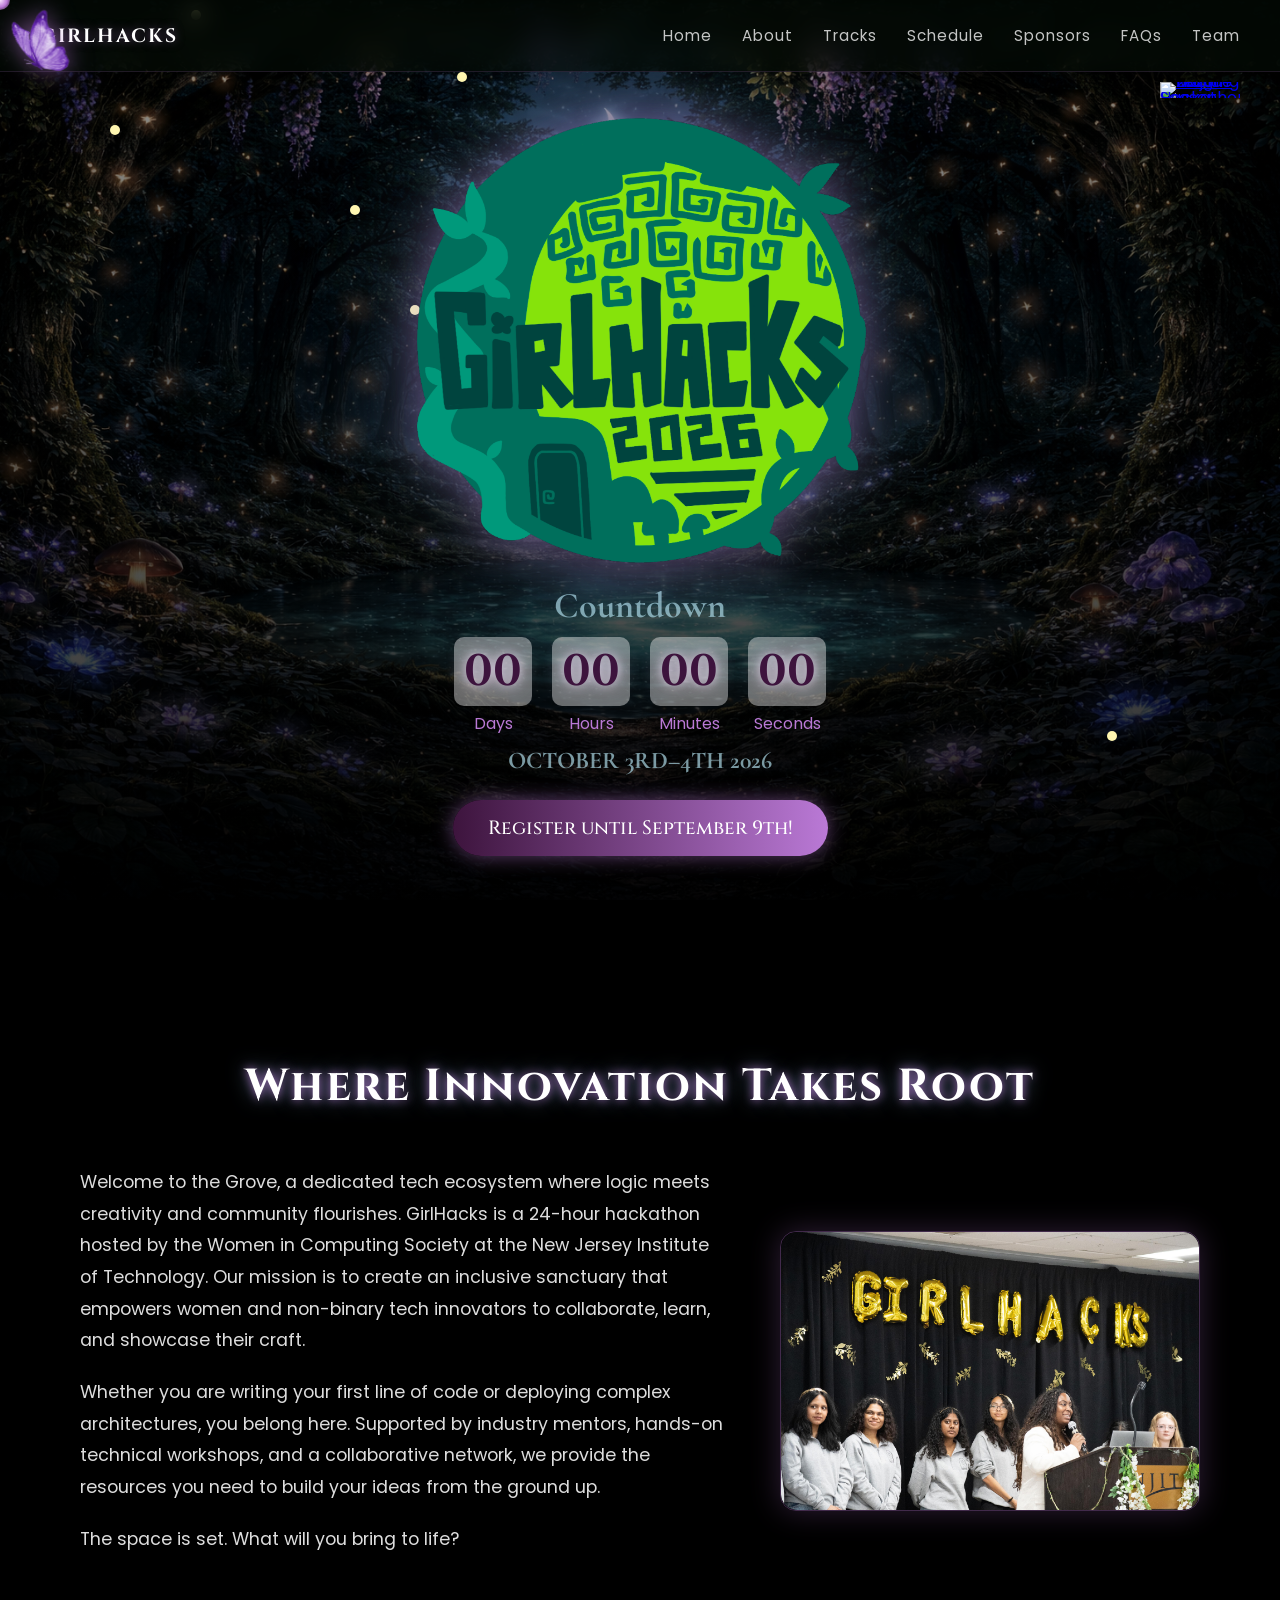
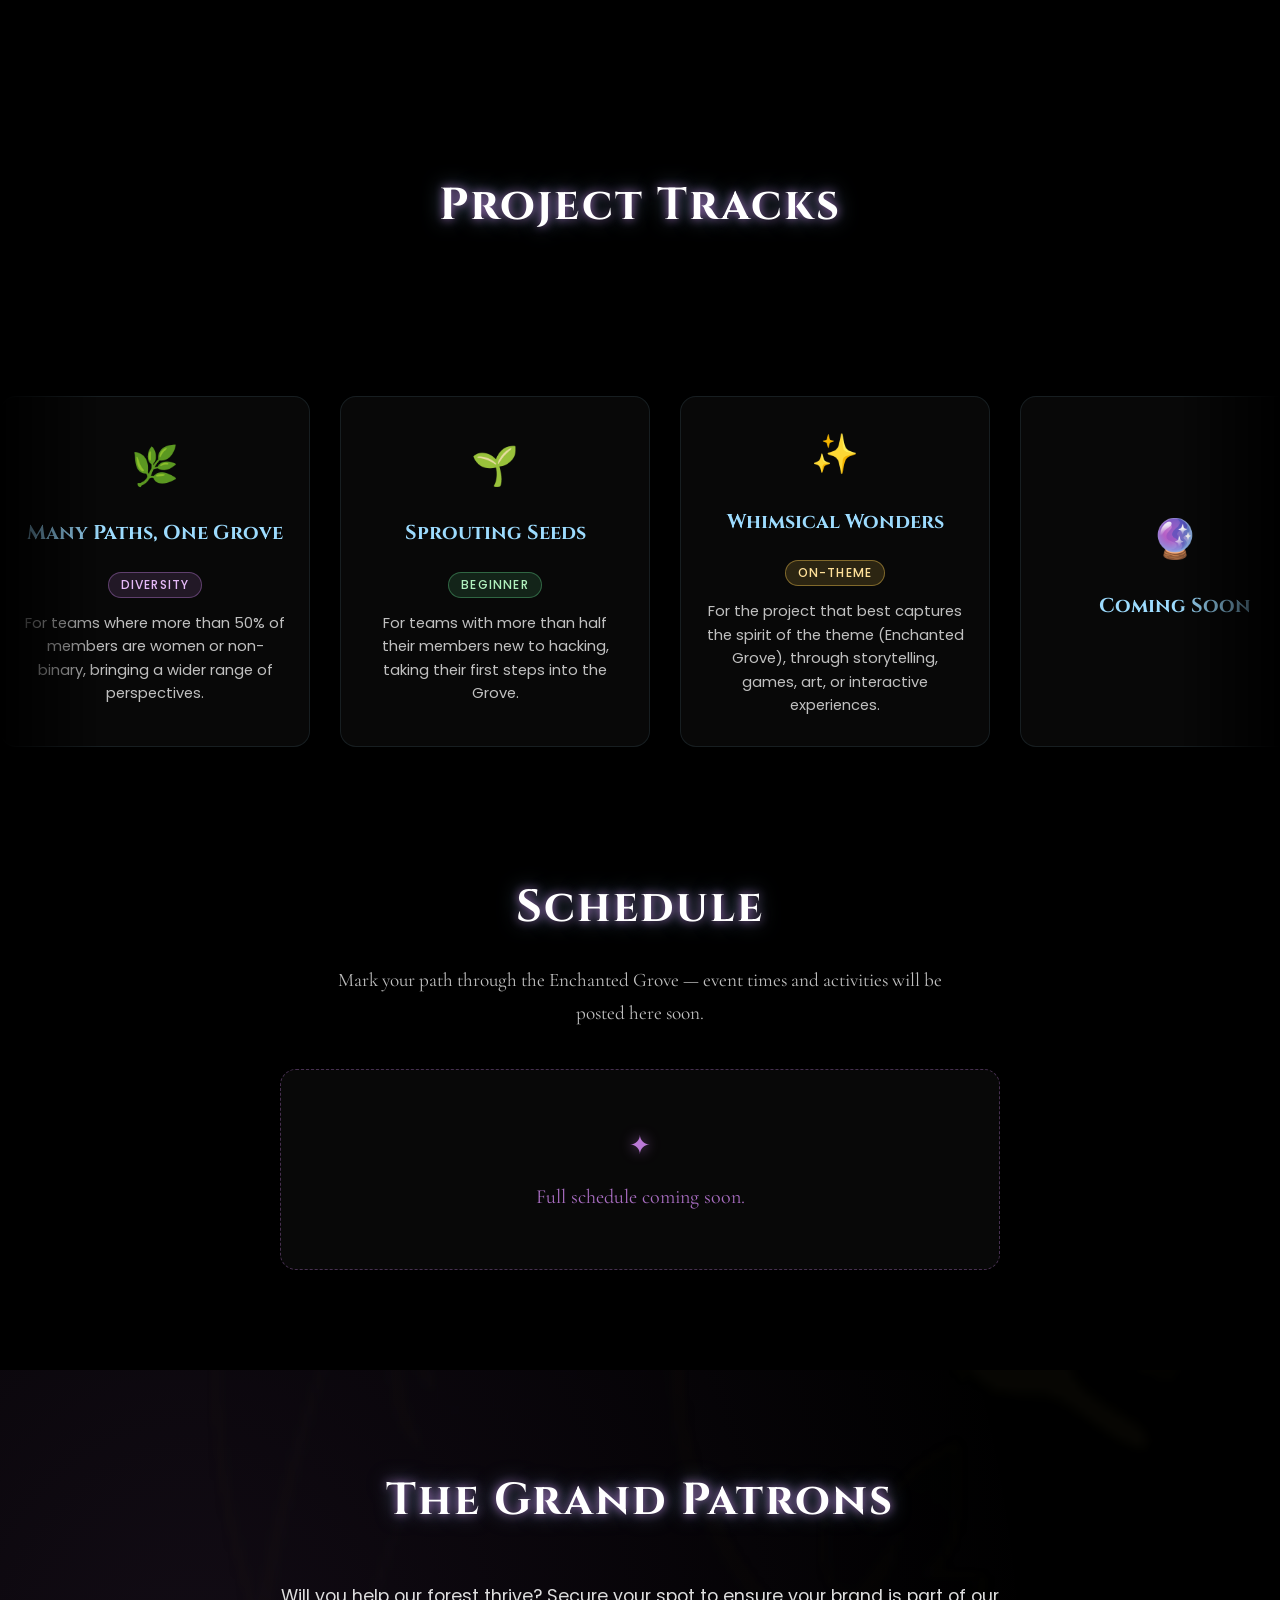
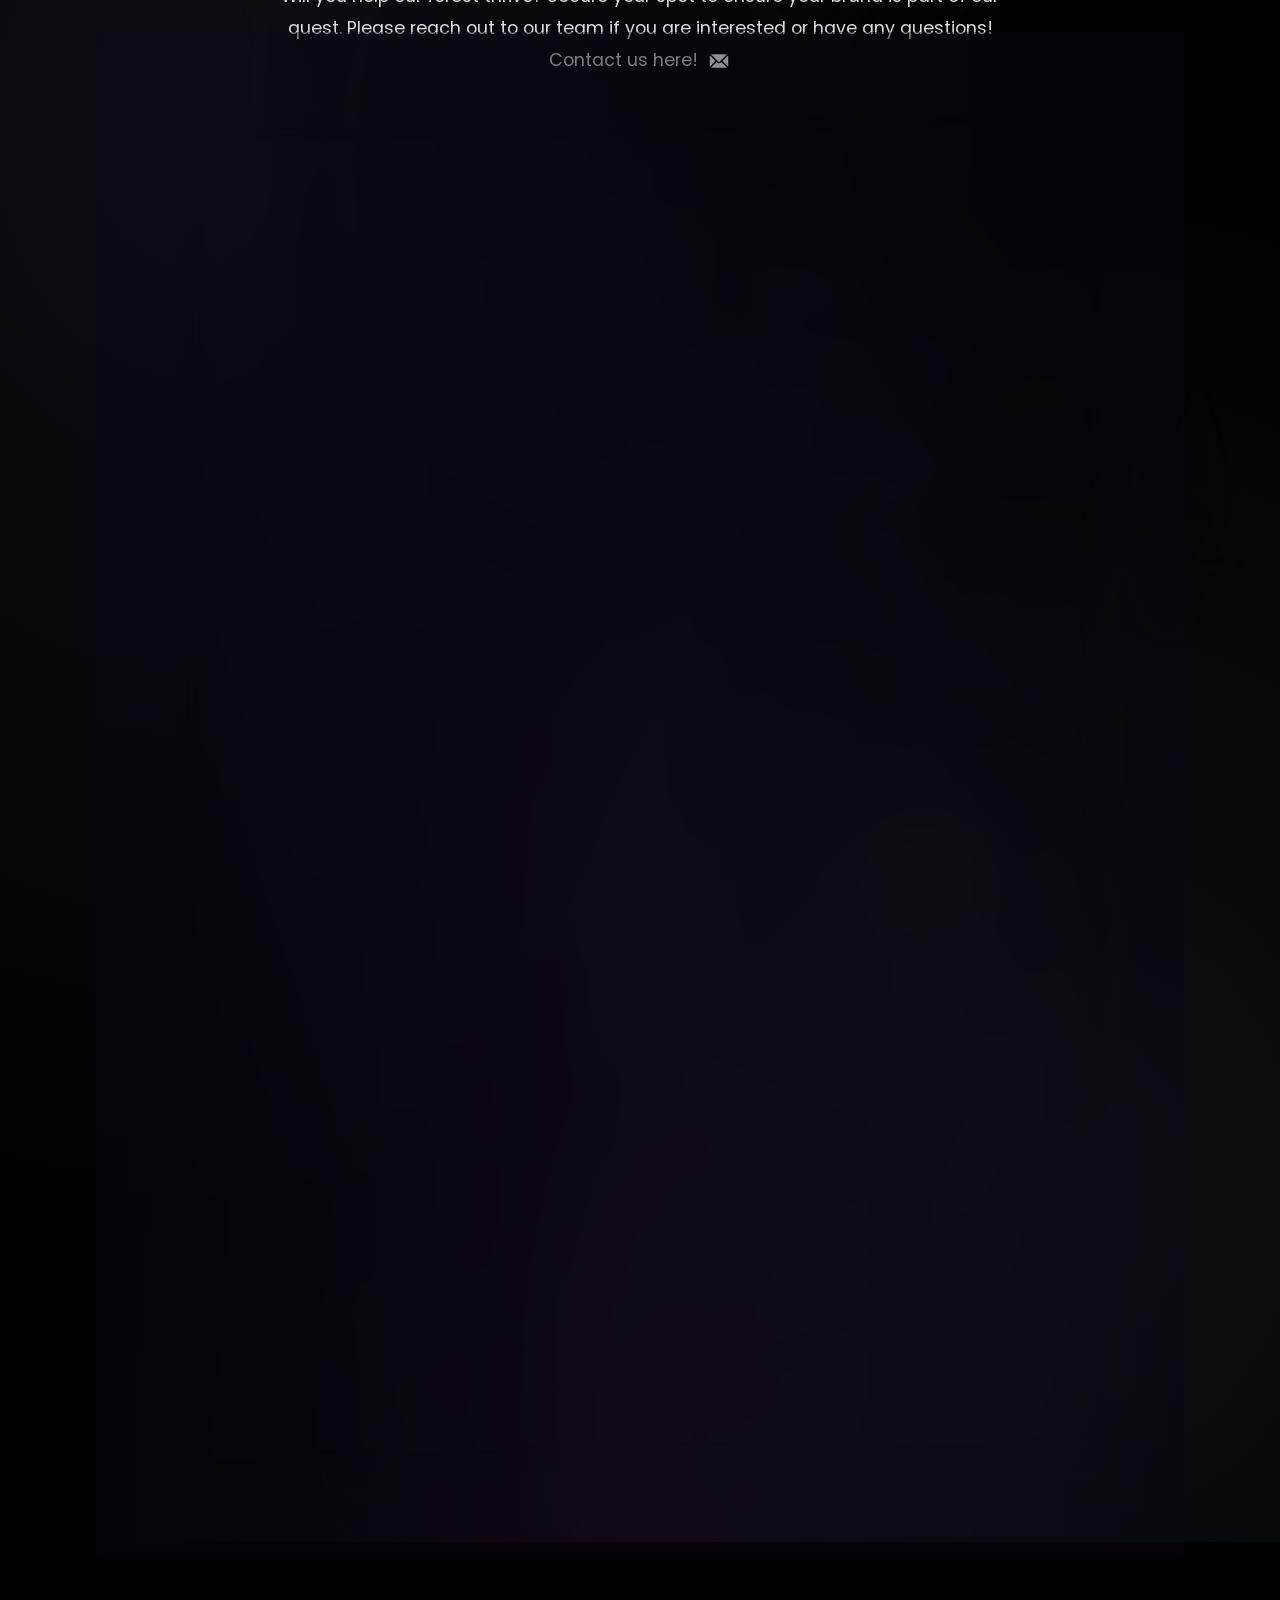
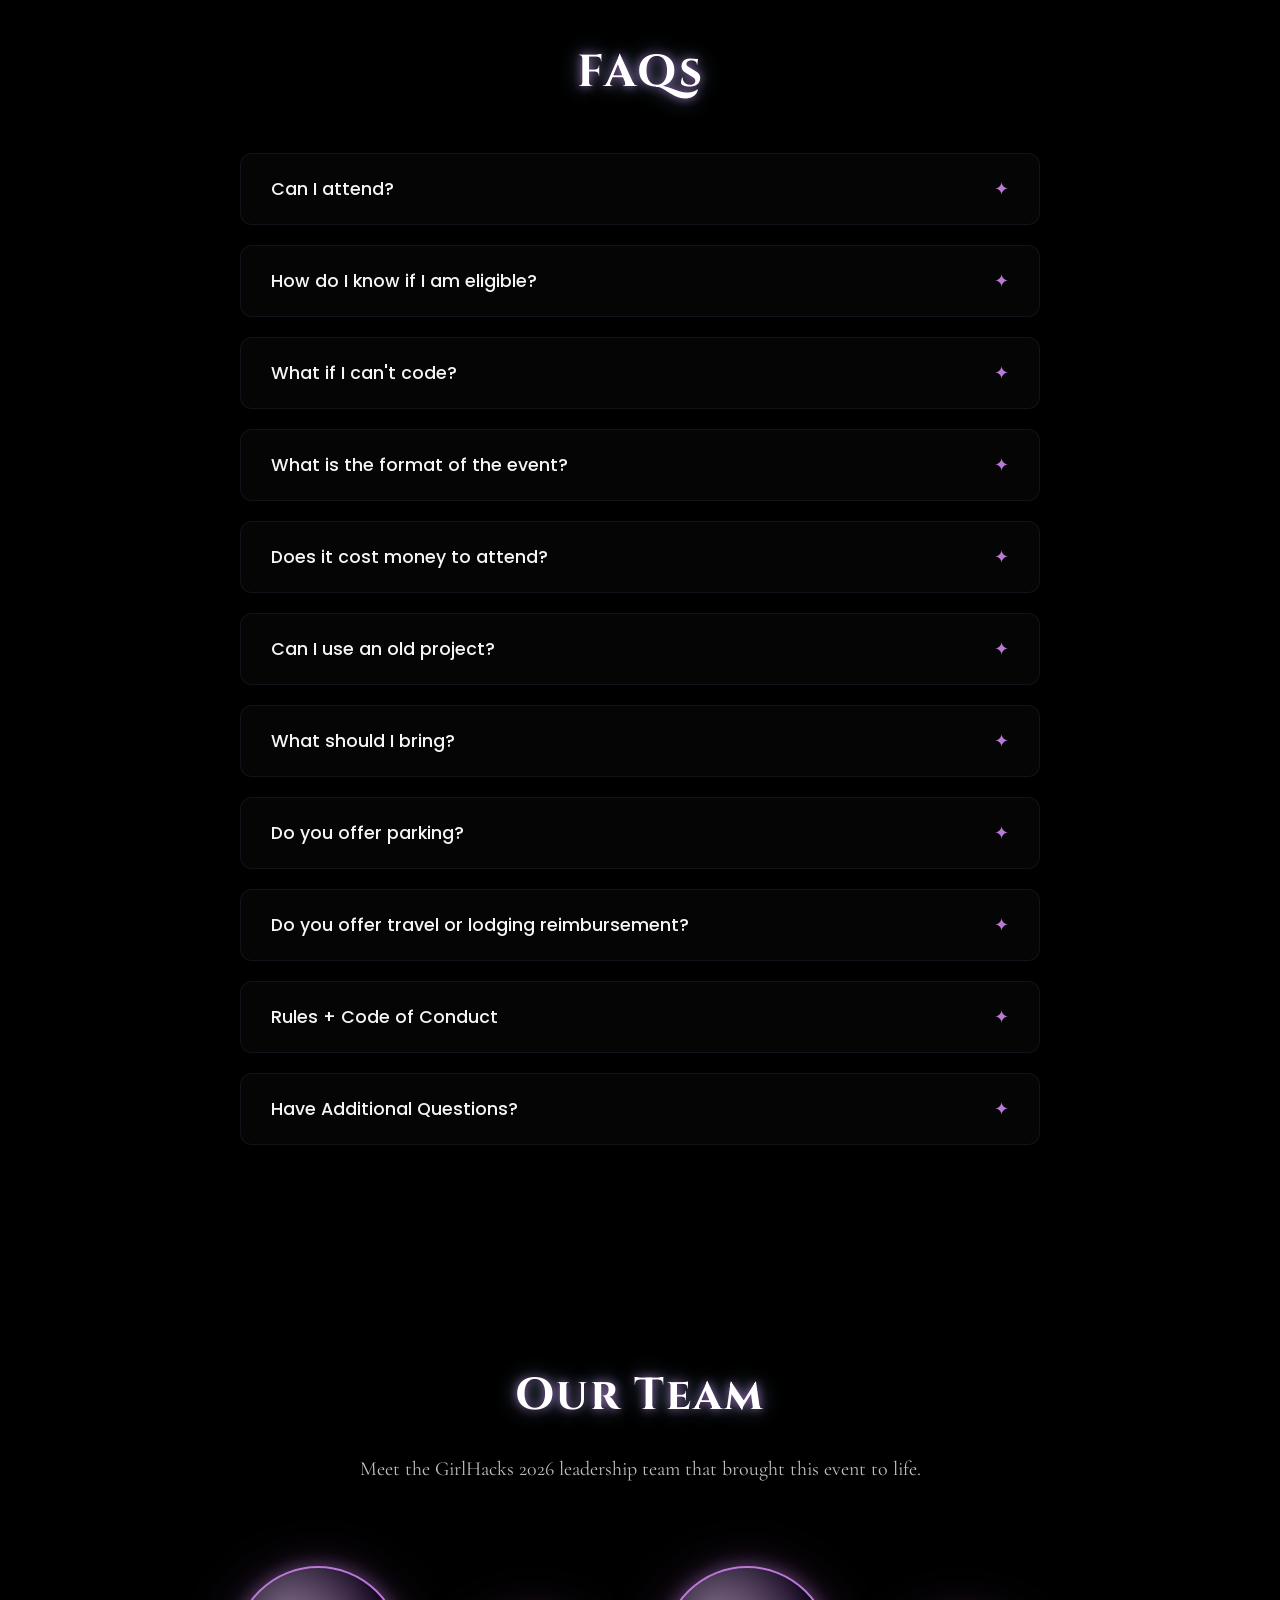
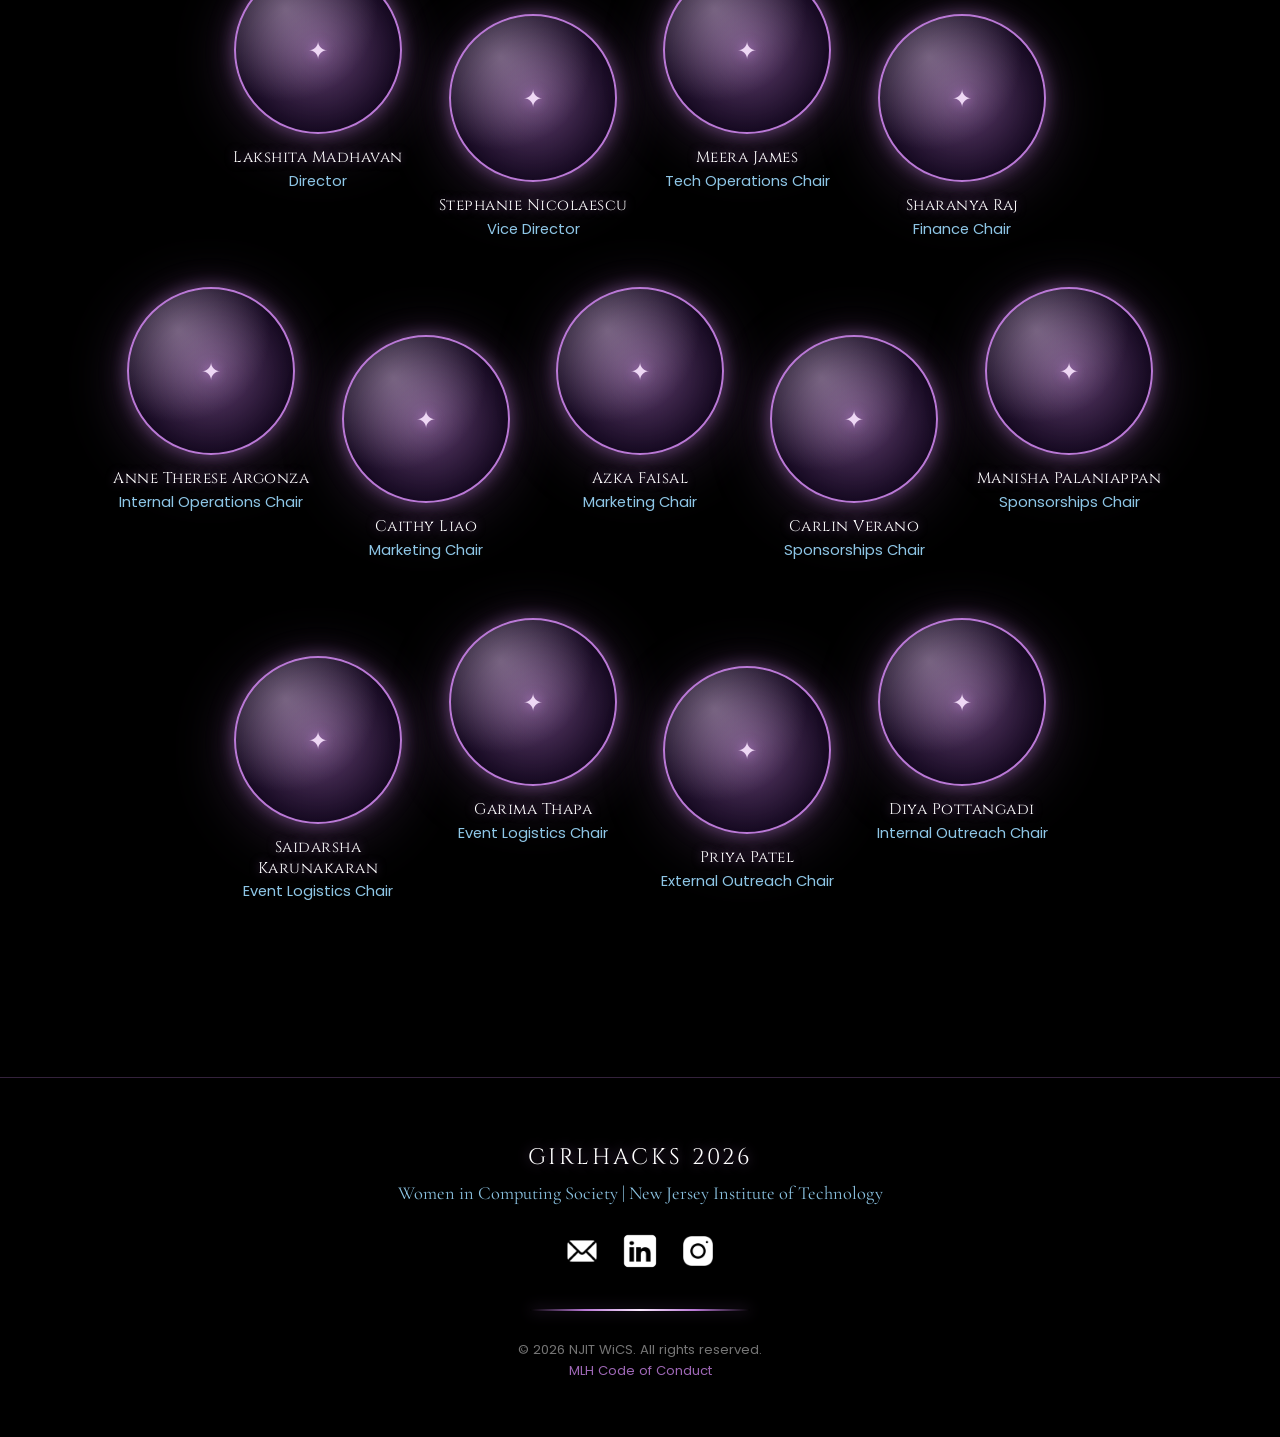
==== commit 004b598b: "fixed virtual format faq" ====
--- a/index.html
+++ b/index.html
@@ -579,8 +579,9 @@
     .tracks-carousel-track {
       display: flex;
       gap: 30px;
+      padding-right: 30px;
       width: max-content;
-      animation: tracks-scroll 28s linear infinite;
+      animation: tracks-scroll 42s linear infinite;
       will-change: transform;
     }
 
@@ -597,14 +598,21 @@
 
 
     .tracks-carousel .track-card {
-      flex: 0 0 300px;
-      min-width: 300px;
+      flex: 0 0 310px;
+      min-width: 310px;
       background: rgba(255, 255, 255, 0.03);
       border: 1px solid rgba(157, 220, 255, 0.1);
       border-radius: 16px;
-      padding: 30px;
+      padding: 28px 24px;
       text-align: center;
+      display: flex;
+      flex-direction: column;
+      align-items: center;
+      justify-content: center;
       transition: border-color 0.4s ease, box-shadow 0.4s ease, transform 0.4s ease;
+    }
+    .track-card > :last-child {
+      margin-bottom: 0;
     }
 
 
@@ -615,9 +623,50 @@
     }
 
 
-    .track-icon { font-size: 2.5rem; margin-bottom: 15px; display: inline-block; }
-    .track-card h3 { font-family: 'Cinzel', serif; font-size: 1.4rem; margin-bottom: 15px; color: #9ddcff; }
-    .track-card p { font-size: 0.95rem; color: rgba(245, 245, 245, 0.75); line-height: 1.6; }
+    .track-icon { font-size: 2.4rem; margin-bottom: 12px; display: inline-block; }
+    .track-card h3 {
+      font-family: 'Cinzel', serif;
+      font-size: 1.25rem;
+      line-height: 1.35;
+      margin-bottom: 12px;
+      color: #9ddcff;
+      min-height: 2.7em;
+      display: flex;
+      align-items: center;
+      justify-content: center;
+    }
+    .track-badge {
+      display: inline-block;
+      font-family: 'Poppins', sans-serif;
+      font-size: 0.76rem;
+      font-weight: 500;
+      letter-spacing: 1.2px;
+      text-transform: uppercase;
+      border-radius: 999px;
+      padding: 3px 12px;
+      margin-bottom: 14px;
+    }
+    .track-badge--diversity {
+      color: #e5b9f7;
+      background: rgba(186, 121, 214, 0.15);
+      border: 1px solid rgba(186, 121, 214, 0.4);
+    }
+    .track-badge--beginner {
+      color: #b0f0bd;
+      background: rgba(90, 200, 130, 0.15);
+      border: 1px solid rgba(90, 200, 130, 0.4);
+    }
+    .track-badge--theme {
+      color: #ffe099;
+      background: rgba(255, 205, 80, 0.15);
+      border: 1px solid rgba(255, 205, 80, 0.4);
+    }
+    .track-card p {
+      font-size: 0.92rem;
+      color: rgba(245, 245, 245, 0.78);
+      line-height: 1.6;
+      margin: 0;
+    }
 
 
     @media (prefers-reduced-motion: reduce) {
@@ -988,6 +1037,7 @@
     .terrarium-shelf--birch .sponsor-cloche-logo { animation-duration: 3.8s; animation-delay: -0.4s; }
     .terrarium-shelf--birch .sponsor-cloche:nth-child(2) .sponsor-cloche-logo { animation-delay: -1.8s; }
     .terrarium-shelf--inkind .sponsor-cloche-logo { animation-duration: 4s; animation-delay: -1s; }
+    .terrarium-shelf--inkind .sponsor-cloche:nth-child(2) .sponsor-cloche-logo { animation-delay: -2.2s; }
 
     .sponsor-cloche:hover .sponsor-cloche-logo,
     .sponsor-cloche:focus-within .sponsor-cloche-logo {
@@ -1868,13 +1918,24 @@
     </div>
     <div class="tracks-carousel">
       <div class="tracks-carousel-track">
+        <!-- Main Track Cards -->
         <div class="track-card">
           <span class="track-icon">🌿</span>
-          <h3>Coming Soon</h3>
+          <h3>Many Paths, One Grove</h3>
+          <span class="track-badge track-badge--diversity">Diversity</span>
+          <p>For teams where more than 50% of members are women or non-binary, bringing a wider range of perspectives.</p>
+        </div>
+        <div class="track-card">
+          <span class="track-icon">🌱</span>
+          <h3>Sprouting Seeds</h3>
+          <span class="track-badge track-badge--beginner">Beginner</span>
+          <p>For teams with more than half their members new to hacking, taking their first steps into the Grove.</p>
         </div>
         <div class="track-card">
           <span class="track-icon">✨</span>
-          <h3>Coming Soon</h3>
+          <h3>Whimsical Wonders</h3>
+          <span class="track-badge track-badge--theme">On-Theme</span>
+          <p>For the project that best captures the spirit of the theme (Enchanted Grove), through storytelling, games, art, or interactive experiences.</p>
         </div>
         <div class="track-card">
           <span class="track-icon">🔮</span>
@@ -1884,13 +1945,79 @@
           <span class="track-icon">🦋</span>
           <h3>Coming Soon</h3>
         </div>
+
+        <!-- Repeated for seamless loop (hidden in reduced motion & from screen readers) -->
         <div class="track-card" aria-hidden="true">
           <span class="track-icon">🌿</span>
-          <h3>Coming Soon</h3>
+          <h3>Many Paths, One Grove</h3>
+          <span class="track-badge track-badge--diversity">Diversity</span>
+          <p>For teams where more than 50% of members are women or non-binary, bringing a wider range of perspectives.</p>
+        </div>
+        <div class="track-card" aria-hidden="true">
+          <span class="track-icon">🌱</span>
+          <h3>Sprouting Seeds</h3>
+          <span class="track-badge track-badge--beginner">Beginner</span>
+          <p>For teams with more than half their members new to hacking, taking their first steps into the Grove.</p>
         </div>
         <div class="track-card" aria-hidden="true">
           <span class="track-icon">✨</span>
+          <h3>Whimsical Wonders</h3>
+          <span class="track-badge track-badge--theme">On-Theme</span>
+          <p>For the project that best captures the spirit of the theme (Enchanted Grove), through storytelling, games, art, or interactive experiences.</p>
+        </div>
+        <div class="track-card" aria-hidden="true">
+          <span class="track-icon">🔮</span>
           <h3>Coming Soon</h3>
+        </div>
+        <div class="track-card" aria-hidden="true">
+          <span class="track-icon">🦋</span>
+          <h3>Coming Soon</h3>
+        </div>
+
+        <!-- Second Half for Seamless Infinite Animation -->
+        <div class="track-card" aria-hidden="true">
+          <span class="track-icon">🌿</span>
+          <h3>Many Paths, One Grove</h3>
+          <span class="track-badge track-badge--diversity">Diversity</span>
+          <p>For teams where more than 50% of members are women or non-binary, bringing a wider range of perspectives.</p>
+        </div>
+        <div class="track-card" aria-hidden="true">
+          <span class="track-icon">🌱</span>
+          <h3>Sprouting Seeds</h3>
+          <span class="track-badge track-badge--beginner">Beginner</span>
+          <p>For teams with more than half their members new to hacking, taking their first steps into the Grove.</p>
+        </div>
+        <div class="track-card" aria-hidden="true">
+          <span class="track-icon">✨</span>
+          <h3>Whimsical Wonders</h3>
+          <span class="track-badge track-badge--theme">On-Theme</span>
+          <p>For the project that best captures the spirit of the theme (Enchanted Grove), through storytelling, games, art, or interactive experiences.</p>
+        </div>
+        <div class="track-card" aria-hidden="true">
+          <span class="track-icon">🔮</span>
+          <h3>Coming Soon</h3>
+        </div>
+        <div class="track-card" aria-hidden="true">
+          <span class="track-icon">🦋</span>
+          <h3>Coming Soon</h3>
+        </div>
+        <div class="track-card" aria-hidden="true">
+          <span class="track-icon">🌿</span>
+          <h3>Many Paths, One Grove</h3>
+          <span class="track-badge track-badge--diversity">Diversity</span>
+          <p>For teams where more than 50% of members are women or non-binary, bringing a wider range of perspectives.</p>
+        </div>
+        <div class="track-card" aria-hidden="true">
+          <span class="track-icon">🌱</span>
+          <h3>Sprouting Seeds</h3>
+          <span class="track-badge track-badge--beginner">Beginner</span>
+          <p>For teams with more than half their members new to hacking, taking their first steps into the Grove.</p>
+        </div>
+        <div class="track-card" aria-hidden="true">
+          <span class="track-icon">✨</span>
+          <h3>Whimsical Wonders</h3>
+          <span class="track-badge track-badge--theme">On-Theme</span>
+          <p>For the project that best captures the spirit of the theme (Enchanted Grove), through storytelling, games, art, or interactive experiences.</p>
         </div>
         <div class="track-card" aria-hidden="true">
           <span class="track-icon">🔮</span>
@@ -2006,6 +2133,12 @@
                 <img src="assets/IMMI_LOGO_YELLOW_RGB_1600px.png" alt="IMMI" />
               </div>
             </a>
+
+            <a class="sponsor-cloche" href="https://www.wegmans.com/" target="_blank" rel="noopener noreferrer" aria-label="Wegmans, In Kind sponsor">
+              <div class="sponsor-cloche-logo">
+                <img src="assets/wegmans_logo.webp" alt="Wegmans" />
+              </div>
+            </a>
           </div>
         </div>
       </div>
@@ -2033,7 +2166,7 @@
         </div>
         <div class="faq-item">
           <div class="faq-question">What is the format of the event?</div>
-          <div class="faq-answer"><p>The event will be held in person. We have so much planned for everyone, including virtual activities! We can't wait to see you there!</p></div>
+          <div class="faq-answer"><p>The event will be held in person. We have so much planned for everyone, we can't wait to see you there!</p></div>
         </div>
         <div class="faq-item">
           <div class="faq-question">Does it cost money to attend?</div>
